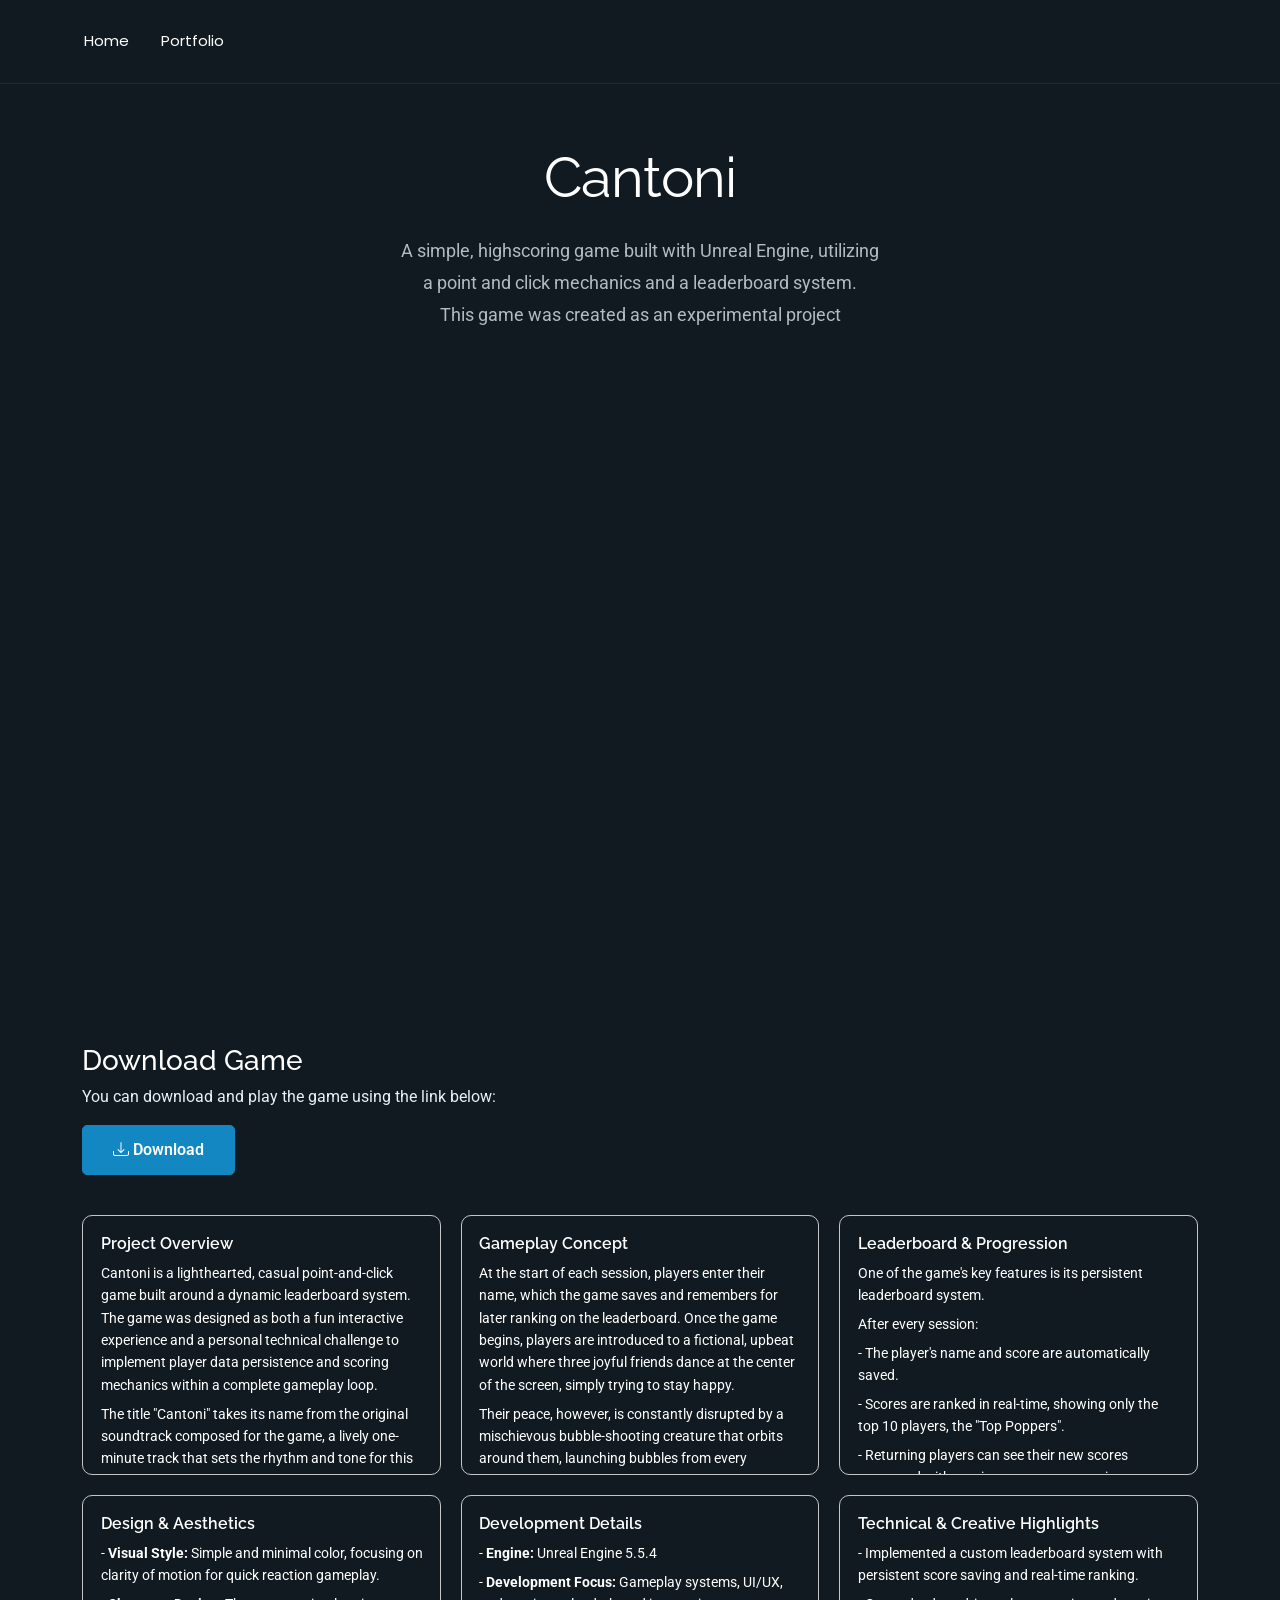
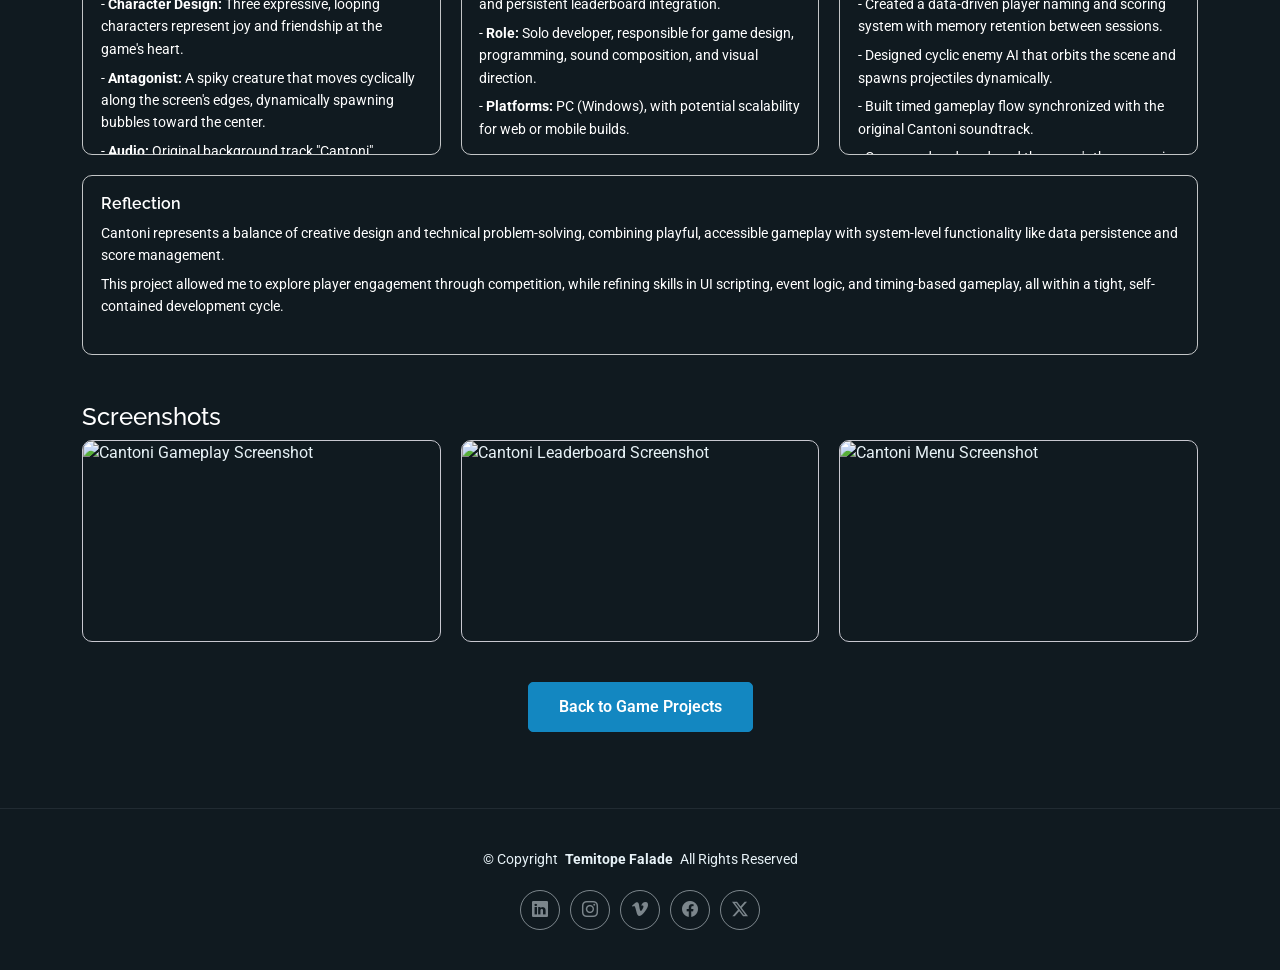
==== cantoni.html @ 46d74372 "Initial commit" ====
<!DOCTYPE html>
<html lang="en">

<head>
  <meta charset="utf-8">
  <meta content="width=device-width, initial-scale=1.0" name="viewport">
  <title>Fantasy Adventure Game - Game Project</title>

  <!-- Favicons -->
  <link href="/assets/img/favicon.png" rel="icon">
  <link href="/assets/img/apple-touch-icon.png" rel="apple-touch-icon">

  <!-- Fonts -->
  <link href="https://fonts.googleapis.com" rel="preconnect">
  <link href="https://fonts.gstatic.com" rel="preconnect" crossorigin>
  <link href="https://fonts.googleapis.com/css2?family=Roboto:ital,wght@0,100;0,300;0,400;0,500;0,700;0,900&family=Poppins:wght@300;400;500;600;700&family=Raleway:wght@300;400;500;600;700&display=swap" rel="stylesheet">

  <!-- Vendor CSS Files -->
  <link href="/assets/vendor/bootstrap/css/bootstrap.min.css" rel="stylesheet">
  <link href="/assets/vendor/bootstrap-icons/bootstrap-icons.css" rel="stylesheet">
  <link href="/assets/vendor/aos/aos.css" rel="stylesheet">
  <link href="/assets/vendor/glightbox/css/glightbox.min.css" rel="stylesheet">

  <!-- Main CSS File -->
  <link href="/css/main.css" rel="stylesheet">

  <style>
    /* ── Video ── */
    .project-video iframe {
      width: 100%;
      height: 500px;
      border-radius: 10px;
    }

    /* ── Description Grid ── */
    .description-grid {
      display: grid;
      grid-template-columns: repeat(3, 1fr);
      gap: 1.25rem;
      margin-bottom: 3rem;
    }

    @media (max-width: 991px) {
      .description-grid {
        grid-template-columns: repeat(2, 1fr);
      }
    }

    @media (max-width: 575px) {
      .description-grid {
        grid-template-columns: 1fr;
      }
    }

    .desc-card {
      height: 260px;
      border: 1px solid rgba(255, 255, 255, 0.75);
      border-radius: 10px;
      padding: 1.1rem 1rem 1rem 1.1rem;
      overflow-y: auto;
      overflow-x: hidden;
      background: transparent;
      /* custom scrollbar */
      scrollbar-width: thin;
      scrollbar-color: rgba(255,255,255,0.5) transparent;
    }

    .desc-card::-webkit-scrollbar {
      width: 6px;
    }

    .desc-card::-webkit-scrollbar-track {
      background: transparent;
    }

    .desc-card::-webkit-scrollbar-thumb {
      background-color: rgba(255,255,255,0.45);
      border-radius: 10px;
    }

    .desc-card h4 {
      font-size: 1rem;
      font-weight: 600;
      margin-bottom: 0.55rem;
      color: #ffffff;
    }

    .desc-card p {
      font-size: 0.875rem;
      line-height: 1.6;
      color: #ffffff;
      margin-bottom: 0.4rem;
    }

    /* ── Screenshot Grid ── */
    .screenshot-grid {
      display: grid;
      grid-template-columns: repeat(3, 1fr);
      gap: 1.25rem;
      margin-bottom: 0;
    }

    @media (max-width: 767px) {
      .screenshot-grid {
        grid-template-columns: repeat(2, 1fr);
      }
    }

    @media (max-width: 480px) {
      .screenshot-grid {
        grid-template-columns: 1fr;
      }
    }

    .screenshot-item {
      aspect-ratio: 16 / 9;
      overflow: hidden;
      border-radius: 10px;
      border: 1.5px solid #c8c8d0;
      cursor: pointer;
    }

    .screenshot-item img {
      width: 100%;
      height: 100%;
      object-fit: cover;
      display: block;
      transition: transform 0.3s ease;
    }

    .screenshot-item:hover img {
      transform: scale(1.06);
    }

    /* ── Lightbox Overlay ── */
    #lightbox-overlay {
      display: none;
      position: fixed;
      inset: 0;
      background: rgba(0, 0, 0, 0.72);
      z-index: 9999;
      align-items: center;
      justify-content: center;
    }

    #lightbox-overlay.active {
      display: flex;
    }

    .lightbox-frame {
      position: relative;
      max-width: 72vw;
      max-height: 80vh;
      border-radius: 12px;
      overflow: hidden;
      box-shadow: 0 12px 48px rgba(0,0,0,0.55);
      background: #000;
    }

    .lightbox-frame img {
      display: block;
      max-width: 72vw;
      max-height: 80vh;
      width: auto;
      height: auto;
      border-radius: 12px;
    }

    .lightbox-close {
      position: absolute;
      top: 10px;
      right: 12px;
      width: 32px;
      height: 32px;
      background: rgba(0,0,0,0.6);
      color: #fff;
      border: none;
      border-radius: 50%;
      font-size: 1.1rem;
      line-height: 1;
      cursor: pointer;
      display: flex;
      align-items: center;
      justify-content: center;
      transition: background 0.2s;
      z-index: 10;
    }

    .lightbox-close:hover {
      background: rgba(0,0,0,0.9);
    }

    /* ── Back button spacing ── */
    .back-btn {
      margin-top: 2.5rem;
      margin-bottom: 1rem;
    }

    /* ── Download section ── */
    .project-download {
      margin-bottom: 2.5rem;
    }
  </style>
</head>

<body class="portfolio-page">

  <header id="header" class="header d-flex align-items-center light-background sticky-top">
    <div class="container position-relative d-flex align-items-center justify-content-between">
      <nav id="navmenu" class="navmenu">
        <ul>
          <li><a href="index.html">Home</a></li>
          <li><a href="portfolio.html">Portfolio</a></li>
        </ul>
        <i class="mobile-nav-toggle d-xl-none bi bi-list"></i>
      </nav>
    </div>
  </header>

  <main class="main">

    <section id="project-details" class="portfolio section">

      <!-- Title -->
      <div class="container section-title" data-aos="fade-up">
        <h2>Cantoni</h2>
        <p>A simple, highscoring game built with Unreal Engine, utilizing a point and click mechanics and a leaderboard system.</p>
        <p>This game was created as an experimental project</p>
      </div>

      <div class="container" data-aos="fade-up" data-aos-delay="100">

        <!-- Gameplay Video -->
        <div class="ratio ratio-16x9 mb-4">
          <iframe
            src="https://player.vimeo.com/video/1128828093"
            title="Cantoni Gameplay"
            frameborder="0"
            allow="autoplay; fullscreen; picture-in-picture"
            allowfullscreen>
          </iframe>
        </div>

        <!-- Download Link -->
        <div class="project-download">
          <h3>Download Game</h3>
          <p>You can download and play the game using the link below:</p>
          <a href="https://topzone.itch.io/cantoni" target="_blank" class="btn btn-primary">
            <i class="bi bi-download"></i> Download
          </a>
        </div>

        <!-- ── Description Grid ── -->
        <div class="description-grid" data-aos="fade-up">

          <!-- Project Overview -->
          <div class="desc-card">
            <h4>Project Overview</h4>
            <p>Cantoni is a lighthearted, casual point-and-click game built around a dynamic leaderboard system. The game was designed as both a fun interactive experience and a personal technical challenge to implement player data persistence and scoring mechanics within a complete gameplay loop.</p>
            <p>The title "Cantoni" takes its name from the original soundtrack composed for the game, a lively one-minute track that sets the rhythm and tone for this cheerful, slightly chaotic world where happiness is constantly under attack.</p>
          </div>

          <!-- Gameplay Concept -->
          <div class="desc-card">
            <h4>Gameplay Concept</h4>
            <p>At the start of each session, players enter their name, which the game saves and remembers for later ranking on the leaderboard. Once the game begins, players are introduced to a fictional, upbeat world where three joyful friends dance at the center of the screen, simply trying to stay happy.</p>
            <p>Their peace, however, is constantly disrupted by a mischievous bubble-shooting creature that orbits around them, launching bubbles from every direction. The player's sole task is to click on these bubbles before they reach the friends, popping them to protect the group's happiness level.</p>
            <p>Each bubble popped earns a score, while missed ones reduce happiness. The challenge continues for the full duration of the Cantoni music track, roughly one minute of fast-paced, rhythmic gameplay. When the music ends, the game stops spawning bubbles and transitions to a results screen showing the player's final score and ranking.</p>
          </div>

          <!-- Leaderboard & Progression -->
          <div class="desc-card">
            <h4>Leaderboard &amp; Progression</h4>
            <p>One of the game's key features is its persistent leaderboard system.</p>
            <p>After every session:</p>
            <p>- The player's name and score are automatically saved.</p>
            <p>- Scores are ranked in real-time, showing only the top 10 players, the "Top Poppers".</p>
            <p>- Returning players can see their new scores compared with previous ones, encouraging replayability and friendly competition.</p>
            <p>The leaderboard implementation was the project's primary learning goal, showcasing data saving, player tracking, and score sorting logic within a self-contained Unreal Engine project.</p>
          </div>

          <!-- Design & Aesthetics -->
          <div class="desc-card">
            <h4>Design &amp; Aesthetics</h4>
            <p>- <strong>Visual Style:</strong> Simple and minimal color, focusing on clarity of motion for quick reaction gameplay.</p>
            <p>- <strong>Character Design:</strong> Three expressive, looping characters represent joy and friendship at the game's heart.</p>
            <p>- <strong>Antagonist:</strong> A spiky creature that moves cyclically along the screen's edges, dynamically spawning bubbles toward the center.</p>
            <p>- <strong>Audio:</strong> Original background track "Cantoni" composed to synchronize with gameplay pacing, giving the experience rhythm and personality.</p>
            <p>- <strong>UI:</strong> Clean interface for player input, score tracking, and leaderboard display.</p>
          </div>

          <!-- Development Details -->
          <div class="desc-card">
            <h4>Development Details</h4>
            <p>- <strong>Engine:</strong> Unreal Engine 5.5.4</p>
            <p>- <strong>Development Focus:</strong> Gameplay systems, UI/UX, and persistent leaderboard integration.</p>
            <p>- <strong>Role:</strong> Solo developer, responsible for game design, programming, sound composition, and visual direction.</p>
            <p>- <strong>Platforms:</strong> PC (Windows), with potential scalability for web or mobile builds.</p>
          </div>

          <!-- Technical & Creative Highlights -->
          <div class="desc-card">
            <h4>Technical &amp; Creative Highlights</h4>
            <p>- Implemented a custom leaderboard system with persistent score saving and real-time ranking.</p>
            <p>- Created a data-driven player naming and scoring system with memory retention between sessions.</p>
            <p>- Designed cyclic enemy AI that orbits the scene and spawns projectiles dynamically.</p>
            <p>- Built timed gameplay flow synchronized with the original Cantoni soundtrack.</p>
            <p>- Composed and produced the game's theme music, integrating it directly into gameplay rhythm and feedback.</p>
            <p>- Focused on polished UX, ensuring the leaderboard, animations, and end-state transitions feel smooth and responsive.</p>
          </div>

          <!-- Reflection — spans full width on its own row if desired, or just sits in grid -->
          <div class="desc-card" style="grid-column: 1 / -1; height: 180px;">
            <h4>Reflection</h4>
            <p>Cantoni represents a balance of creative design and technical problem-solving, combining playful, accessible gameplay with system-level functionality like data persistence and score management.</p>
            <p>This project allowed me to explore player engagement through competition, while refining skills in UI scripting, event logic, and timing-based gameplay, all within a tight, self-contained development cycle.</p>
          </div>

        </div><!-- /description-grid -->

        <!-- ── Screenshots Grid ── -->
        <div class="project-section" data-aos="fade-up">
          <h4>Screenshots</h4>
          <div class="screenshot-grid">
            <div class="screenshot-item" onclick="openLightbox(this)">
              <img src="assets/img/portfolio/Cantoni_gameplay.png" alt="Cantoni Gameplay Screenshot">
            </div>
            <div class="screenshot-item" onclick="openLightbox(this)">
              <img src="assets/img/portfolio/Cantoni_leaderboard.png" alt="Cantoni Leaderboard Screenshot">
            </div>
            <div class="screenshot-item" onclick="openLightbox(this)">
              <img src="assets/img/portfolio/Cantoni_menu.png" alt="Cantoni Menu Screenshot">
            </div>
          </div>
        </div>

        <!-- Back Button -->
        <div class="text-center back-btn" data-aos="fade-up">
          <a href="game-projects.html" class="btn btn-primary">Back to Game Projects</a>
        </div>

      </div>

    </section>

  </main>

  <!-- ── Lightbox Overlay ── -->
  <div id="lightbox-overlay" onclick="handleOverlayClick(event)">
    <div class="lightbox-frame" id="lightbox-frame">
      <button class="lightbox-close" onclick="closeLightbox()" aria-label="Close image">&times;</button>
      <img id="lightbox-img" src="" alt="">
    </div>
  </div>

  <footer id="footer" class="footer">
    <div class="container">
      <div class="copyright text-center">
        <p>© <span>Copyright</span> <strong class="px-1 sitename">Temitope Falade</strong> <span>All Rights Reserved<br></span></p>
      </div>
      <div class="social-links d-flex justify-content-center" data-aos="fade-up" data-aos-delay="600">
        <a href="https://www.linkedin.com/in/temitope-falade-578107120/" target="_blank"><i class="bi bi-linkedin"></i></a>
        <a href="https://www.instagram.com/topson_noble/" target="_blank"><i class="bi bi-instagram"></i></a>
        <a href="https://vimeo.com/topson" target="_blank"><i class="bi bi-vimeo"></i></a>
        <a href="https://www.facebook.com/iam.topson/" target="_blank"><i class="bi bi-facebook"></i></a>
        <a href="https://x.com/Topson_noble" target="_blank"><i class="bi bi-twitter-x"></i></a>
      </div>
    </div>
  </footer>

  <a href="#" id="scroll-top" class="scroll-top d-flex align-items-center justify-content-center"><i class="bi bi-arrow-up-short"></i></a>

  <!-- Vendor JS Files -->
  <script src="/assets/vendor/bootstrap/js/bootstrap.bundle.min.js"></script>
  <script src="/assets/vendor/aos/aos.js"></script>
  <script src="/assets/vendor/glightbox/js/glightbox.min.js"></script>
  <script src="/assets/js/main.js"></script>

  <script>
    function openLightbox(cardEl) {
      const src = cardEl.querySelector('img').src;
      const alt = cardEl.querySelector('img').alt;
      document.getElementById('lightbox-img').src = src;
      document.getElementById('lightbox-img').alt = alt;
      document.getElementById('lightbox-overlay').classList.add('active');
      document.body.style.overflow = 'hidden';
    }

    function closeLightbox() {
      document.getElementById('lightbox-overlay').classList.remove('active');
      document.getElementById('lightbox-img').src = '';
      document.body.style.overflow = '';
    }

    function handleOverlayClick(e) {
      // Close only if the click is directly on the dark overlay (not on the frame/image)
      if (e.target === document.getElementById('lightbox-overlay')) {
        closeLightbox();
      }
    }

    // Close on Escape key
    document.addEventListener('keydown', function(e) {
      if (e.key === 'Escape') closeLightbox();
    });
  </script>

</body>
</html>
---- css/main.css ----
/**
* Template Name: FolioOne
* Template URL: https://bootstrapmade.com/folioone-bootstrap-portfolio-website-template/
* Updated: Aug 23 2025 with Bootstrap v5.3.7
* Author: BootstrapMade.com
* License: https://bootstrapmade.com/license/
*/

/*--------------------------------------------------------------
# Font & Color Variables
# Help: https://bootstrapmade.com/color-system/
--------------------------------------------------------------*/
/* Fonts */
:root {
  --default-font: "Roboto",  system-ui, -apple-system, "Segoe UI", Roboto, "Helvetica Neue", Arial, "Noto Sans", "Liberation Sans", sans-serif, "Apple Color Emoji", "Segoe UI Emoji", "Segoe UI Symbol", "Noto Color Emoji";
  --heading-font: "Raleway",  sans-serif;
  --nav-font: "Poppins",  sans-serif;
}

/* Global Colors - The following color variables are used throughout the website. Updating them here will change the color scheme of the entire website */
:root { 
  --background-color: #101a20; /* Background color for the entire website, including individual sections */
  --default-color: #e7f2f7; /* Default color used for the majority of the text content across the entire website */
  --heading-color: #ffffff; /* Color for headings, subheadings and title throughout the website */
  --accent-color: #1387c1; /* Accent color that represents your brand on the website. It's used for buttons, links, and other elements that need to stand out */
  --surface-color: #141f26; /* The surface color is used as a background of boxed elements within sections, such as cards, icon boxes, or other elements that require a visual separation from the global background. */
  --contrast-color: #ffffff; /* Contrast color for text, ensuring readability against backgrounds of accent, heading, or default colors. */
}

/* Nav Menu Colors - The following color variables are used specifically for the navigation menu. They are separate from the global colors to allow for more customization options */
:root {
  --nav-color: #ffffff;  /* The default color of the main navmenu links */
  --nav-hover-color: #1387c1; /* Applied to main navmenu links when they are hovered over or active */
  --nav-mobile-background-color: #213642; /* Used as the background color for mobile navigation menu */
  --nav-dropdown-background-color: #051117; /* Used as the background color for dropdown items that appear when hovering over primary navigation items */
  --nav-dropdown-color: #e7f2f7; /* Used for navigation links of the dropdown items in the navigation menu. */
  --nav-dropdown-hover-color: #1387c1; /* Similar to --nav-hover-color, this color is applied to dropdown navigation links when they are hovered over. */
}

/* Color Presets - These classes override global colors when applied to any section or element, providing reuse of the sam color scheme. */

.light-background {
  --background-color: #142027;
  --surface-color: #325264;
}

.dark-background {
  --background-color: #0b1419;
  --default-color: #ffffff;
  --heading-color: #ffffff;
  --surface-color: #252525;
  --contrast-color: #ffffff;
}

/* Smooth scroll */
:root {
  scroll-behavior: smooth;
}

/*--------------------------------------------------------------
# General Styling & Shared Classes
--------------------------------------------------------------*/
body {
  color: var(--default-color);
  background-color: var(--background-color);
  font-family: var(--default-font);
}

a {
  color: var(--accent-color);
  text-decoration: none;
  transition: 0.3s;
}

a:hover {
  color: color-mix(in srgb, var(--accent-color), transparent 25%);
  text-decoration: none;
}

h1,
h2,
h3,
h4,
h5,
h6 {
  color: var(--heading-color);
  font-family: var(--heading-font);
}

/* PHP Email Form Messages
------------------------------*/
.php-email-form .error-message {
  display: none;
  background: #df1529;
  color: #ffffff;
  text-align: left;
  padding: 15px;
  margin-bottom: 24px;
  font-weight: 600;
}

.php-email-form .sent-message {
  display: none;
  color: #ffffff;
  background: #059652;
  text-align: center;
  padding: 15px;
  margin-bottom: 24px;
  font-weight: 600;
}

.php-email-form .loading {
  display: none;
  background: var(--surface-color);
  text-align: center;
  padding: 15px;
  margin-bottom: 24px;
}

.php-email-form .loading:before {
  content: "";
  display: inline-block;
  border-radius: 50%;
  width: 24px;
  height: 24px;
  margin: 0 10px -6px 0;
  border: 3px solid var(--accent-color);
  border-top-color: var(--surface-color);
  animation: php-email-form-loading 1s linear infinite;
}

@keyframes php-email-form-loading {
  0% {
    transform: rotate(0deg);
  }

  100% {
    transform: rotate(360deg);
  }
}

/*--------------------------------------------------------------
# Global Header
--------------------------------------------------------------*/
.header {
  --background-color: rgba(255, 255, 255, 0);
  color: var(--default-color);
  background-color: var(--background-color);
  padding: 15px 0;
  transition: all 0.5s;
  z-index: 997;
  border-bottom: 1px solid color-mix(in srgb, var(--default-color), transparent 92%);
}

.header .logo {
  line-height: 1;
}

.header .logo img {
  max-height: 36px;
  margin-right: 8px;
}

.header .logo h1 {
  font-size: 32px;
  margin: 0;
  font-weight: 400;
  color: var(--heading-color);
}

.header .header-social-links {
  padding-right: 15px;
}

.header .header-social-links a {
  color: color-mix(in srgb, var(--default-color), transparent 40%);
  padding-left: 6px;
  display: inline-block;
  transition: 0.3s;
  font-size: 16px;
}

.header .header-social-links a:hover {
  color: var(--default-color);
}

.header .header-social-links a i {
  line-height: 0px;
}

@media (max-width: 1200px) {
  .header .logo {
    order: 1;
  }

  .header .header-social-links {
    order: 2;
  }

  .header .navmenu {
    order: 3;
  }
}

/* Global Header on Scroll
------------------------------*/
.scrolled .header {
  --background-color: rgba(16, 26, 32, 0.9);
}

/*--------------------------------------------------------------
# Navigation Menu
--------------------------------------------------------------*/
/* Desktop Navigation */
@media (min-width: 1200px) {
  .navmenu {
    padding: 0;
  }

  .navmenu ul {
    margin: 0;
    padding: 0;
    display: flex;
    list-style: none;
    align-items: center;
  }

  .navmenu li {
    position: relative;
  }

  .navmenu>ul>li {
    white-space: nowrap;
    padding: 15px 28px 15px 0;
  }

  .navmenu>ul>li:last-child {
    padding-right: 0;
  }

  .navmenu a,
  .navmenu a:focus {
    color: var(--nav-color);
    font-size: 15px;
    padding: 0 2px;
    font-family: var(--nav-font);
    font-weight: 400;
    display: flex;
    align-items: center;
    justify-content: space-between;
    white-space: nowrap;
    transition: 0.3s;
    position: relative;
  }

  .navmenu a i,
  .navmenu a:focus i {
    font-size: 12px;
    line-height: 0;
    margin-left: 5px;
    transition: 0.3s;
  }

  .navmenu>ul>li>a:before {
    content: "";
    position: absolute;
    height: 2px;
    bottom: -6px;
    left: 0;
    background-color: var(--nav-hover-color);
    visibility: hidden;
    width: 0px;
    transition: all 0.3s ease-in-out 0s;
  }

  .navmenu a:hover:before,
  .navmenu li:hover>a:before,
  .navmenu .active:before {
    visibility: visible;
    width: 25px;
  }

  .navmenu li:hover>a,
  .navmenu .active,
  .navmenu .active:focus {
    color: var(--nav-hover-color);
  }

  .navmenu .dropdown ul {
    margin: 0;
    padding: 10px 0;
    background: var(--nav-dropdown-background-color);
    display: block;
    position: absolute;
    visibility: hidden;
    left: -5px;
    top: 130%;
    opacity: 0;
    transition: 0.3s;
    border-radius: 4px;
    z-index: 99;
    box-shadow: 0px 0px 30px rgba(0, 0, 0, 0.1);
  }

  .navmenu .dropdown ul li {
    min-width: 200px;
  }

  .navmenu .dropdown ul a {
    padding: 10px 20px;
    font-size: 15px;
    text-transform: none;
    color: var(--nav-dropdown-color);
  }

  .navmenu .dropdown ul a i {
    font-size: 12px;
  }

  .navmenu .dropdown ul a:hover,
  .navmenu .dropdown ul .active:hover,
  .navmenu .dropdown ul li:hover>a {
    color: var(--nav-dropdown-hover-color);
  }

  .navmenu .dropdown:hover>ul {
    opacity: 1;
    top: 100%;
    visibility: visible;
  }

  .navmenu .dropdown .dropdown ul {
    top: 0;
    left: -90%;
    visibility: hidden;
  }

  .navmenu .dropdown .dropdown:hover>ul {
    opacity: 1;
    top: 0;
    left: -100%;
    visibility: visible;
  }
}

/* Mobile Navigation */
@media (max-width: 1199px) {
  .mobile-nav-toggle {
    color: var(--nav-color);
    font-size: 28px;
    line-height: 0;
    margin-right: 10px;
    cursor: pointer;
    transition: color 0.3s;
  }

  .navmenu {
    padding: 0;
    z-index: 9997;
  }

  .navmenu ul {
    display: none;
    list-style: none;
    position: absolute;
    inset: 60px 20px 20px 20px;
    padding: 10px 0;
    margin: 0;
    border-radius: 6px;
    background-color: var(--nav-mobile-background-color);
    border: 1px solid color-mix(in srgb, var(--default-color), transparent 90%);
    box-shadow: none;
    overflow-y: auto;
    transition: 0.3s;
    z-index: 9998;
  }

  .navmenu a,
  .navmenu a:focus {
    color: var(--nav-dropdown-color);
    padding: 10px 20px;
    font-family: var(--nav-font);
    font-size: 17px;
    font-weight: 500;
    display: flex;
    align-items: center;
    justify-content: space-between;
    white-space: nowrap;
    transition: 0.3s;
  }

  .navmenu a i,
  .navmenu a:focus i {
    font-size: 12px;
    line-height: 0;
    margin-left: 5px;
    width: 30px;
    height: 30px;
    display: flex;
    align-items: center;
    justify-content: center;
    border-radius: 50%;
    transition: 0.3s;
    background-color: color-mix(in srgb, var(--accent-color), transparent 90%);
  }

  .navmenu a i:hover,
  .navmenu a:focus i:hover {
    background-color: var(--accent-color);
    color: var(--contrast-color);
  }

  .navmenu a:hover,
  .navmenu .active,
  .navmenu .active:focus {
    color: var(--nav-dropdown-hover-color);
  }

  .navmenu .active i,
  .navmenu .active:focus i {
    background-color: var(--accent-color);
    color: var(--contrast-color);
    transform: rotate(180deg);
  }

  .navmenu .dropdown ul {
    position: static;
    display: none;
    z-index: 99;
    padding: 10px 0;
    margin: 10px 20px;
    background-color: var(--nav-dropdown-background-color);
    transition: all 0.5s ease-in-out;
  }

  .navmenu .dropdown ul ul {
    background-color: rgba(33, 37, 41, 0.1);
  }

  .navmenu .dropdown>.dropdown-active {
    display: block;
    background-color: rgba(33, 37, 41, 0.03);
  }

  .mobile-nav-active {
    overflow: hidden;
  }

  .mobile-nav-active .mobile-nav-toggle {
    color: #fff;
    position: absolute;
    font-size: 32px;
    top: 15px;
    right: 15px;
    margin-right: 0;
    z-index: 9999;
  }

  .mobile-nav-active .navmenu {
    position: fixed;
    overflow: hidden;
    inset: 0;
    background: rgba(33, 37, 41, 0.8);
    transition: 0.3s;
  }

  .mobile-nav-active .navmenu>ul {
    display: block;
  }
}

/*--------------------------------------------------------------
# Global Footer
--------------------------------------------------------------*/
.footer {
  color: var(--default-color);
  background-color: var(--background-color);
  font-size: 14px;
  padding: 40px 0;
  position: relative;
  border-top: 1px solid color-mix(in srgb, var(--default-color), transparent 92%);
}

.footer .copyright p {
  margin-bottom: 0;
}

.footer .social-links {
  margin-top: 20px;
}

.footer .social-links a {
  display: flex;
  align-items: center;
  justify-content: center;
  width: 40px;
  height: 40px;
  border-radius: 50%;
  border: 1px solid color-mix(in srgb, var(--default-color), transparent 50%);
  font-size: 16px;
  color: color-mix(in srgb, var(--default-color), transparent 50%);
  margin: 0 5px;
  transition: 0.3s;
}

.footer .social-links a:hover {
  color: var(--accent-color);
  border-color: var(--accent-color);
}

.footer .credits {
  margin-top: 10px;
  font-size: 13px;
  text-align: center;
}

/*--------------------------------------------------------------
# Preloader
--------------------------------------------------------------*/
#preloader {
  position: fixed;
  inset: 0;
  z-index: 9999;
  overflow: hidden;
  background-color: var(--background-color);
  transition: all 0.6s ease-out;
  width: 100%;
  height: 100vh;
}

#preloader:before,
#preloader:after {
  content: "";
  position: absolute;
  border: 4px solid var(--accent-color);
  border-radius: 50%;
  animation: animate-preloader 2s cubic-bezier(0, 0.2, 0.8, 1) infinite;
}

#preloader:after {
  animation-delay: -0.5s;
}

@keyframes animate-preloader {
  0% {
    width: 10px;
    height: 10px;
    top: calc(50% - 5px);
    left: calc(50% - 5px);
    opacity: 1;
  }

  100% {
    width: 72px;
    height: 72px;
    top: calc(50% - 36px);
    left: calc(50% - 36px);
    opacity: 0;
  }
}

/*--------------------------------------------------------------
# Scroll Top Button
--------------------------------------------------------------*/
.scroll-top {
  position: fixed;
  visibility: hidden;
  opacity: 0;
  right: 15px;
  bottom: -15px;
  z-index: 99999;
  background-color: var(--accent-color);
  width: 44px;
  height: 44px;
  border-radius: 50px;
  transition: all 0.4s;
}

.scroll-top i {
  font-size: 24px;
  color: var(--contrast-color);
  line-height: 0;
}

.scroll-top:hover {
  background-color: color-mix(in srgb, var(--accent-color), transparent 20%);
  color: var(--contrast-color);
}

.scroll-top.active {
  visibility: visible;
  opacity: 1;
  bottom: 15px;
}

/*--------------------------------------------------------------
# Disable aos animation delay on mobile devices
--------------------------------------------------------------*/
@media screen and (max-width: 768px) {
  [data-aos-delay] {
    transition-delay: 0 !important;
  }
}

/*--------------------------------------------------------------
# Global Page Titles & Breadcrumbs
--------------------------------------------------------------*/
.page-title {
  color: var(--default-color);
  background-color: var(--background-color);
  position: relative;
}

.page-title .heading {
  padding: 80px 0;
  border-top: 1px solid color-mix(in srgb, var(--default-color), transparent 90%);
}

.page-title .heading h1 {
  font-size: 38px;
  font-weight: 700;
}

.page-title nav {
  background-color: color-mix(in srgb, var(--default-color), transparent 96%);
  padding: 20px 0;
}

.page-title nav ol {
  display: flex;
  flex-wrap: wrap;
  list-style: none;
  padding: 0;
  margin: 0;
  font-size: 16px;
  font-weight: 400;
}

.page-title nav ol li+li {
  padding-left: 10px;
}

.page-title nav ol li+li::before {
  content: "/";
  display: inline-block;
  padding-right: 10px;
  color: color-mix(in srgb, var(--default-color), transparent 70%);
}

/*--------------------------------------------------------------
# Global Sections
--------------------------------------------------------------*/
section,
.section {
  color: var(--default-color);
  background-color: var(--background-color);
  padding: 60px 0;
  scroll-margin-top: 100px;
  overflow: clip;
}

@media (max-width: 1199px) {

  section,
  .section {
    scroll-margin-top: 66px;
  }
}

/*--------------------------------------------------------------
# Global Section Titles
--------------------------------------------------------------*/
.section-title {
  text-align: center;
  padding-bottom: 60px;
  position: relative;
}

.section-title h2 {
  font-size: 3.5rem;
  font-weight: 400;
  line-height: 1.2;
  color: var(--heading-color);
  margin-bottom: 1.5rem;
  letter-spacing: -1px;
}

@media (max-width: 768px) {
  .section-title h2 {
    font-size: 2.5rem;
  }
}

.section-title p {
  font-size: 1.125rem;
  line-height: 1.8;
  color: color-mix(in srgb, var(--default-color), transparent 25%);
  max-width: 900px;
  margin: 0 auto;
  text-wrap: balance;
}

/*--------------------------------------------------------------
# Hero Section
--------------------------------------------------------------*/
.hero {
  padding: 80px 0;
  min-height: 100vh;
  display: flex;
  align-items: center;
}

.hero .hero-content h1 {
  font-size: 3.5rem;
  font-weight: 700;
  margin-bottom: 1rem;
  line-height: 1.2;
}

.hero .hero-content h1 .highlight {
  color: var(--accent-color);
  position: relative;
}

.hero .hero-content h1 .highlight::after {
  content: "";
  position: absolute;
  bottom: 0;
  left: 0;
  width: 100%;
  height: 3px;
  background: linear-gradient(90deg, var(--accent-color), color-mix(in srgb, var(--accent-color), transparent 50%));
  border-radius: 2px;
}

@media (max-width: 768px) {
  .hero .hero-content h1 {
    font-size: 2.5rem;
  }
}

.hero .hero-content h2 {
  font-size: 1.5rem;
  font-weight: 400;
  margin-bottom: 2rem;
  color: color-mix(in srgb, var(--default-color), transparent 20%);
}

.hero .hero-content h2 .typed {
  color: var(--accent-color);
  font-weight: 600;
}

@media (max-width: 768px) {
  .hero .hero-content h2 {
    font-size: 1.25rem;
  }
}

.hero .hero-content p {
  font-size: 1.1rem;
  line-height: 1.6;
  margin-bottom: 2.5rem;
  color: color-mix(in srgb, var(--default-color), transparent 30%);
}

.hero .hero-actions {
  display: flex;
  gap: 1rem;
  margin-bottom: 3rem;
}

.hero .hero-actions .btn {
  padding: 12px 30px;
  border-radius: 50px;
  font-weight: 600;
  text-decoration: none;
  transition: all 0.3s ease;
  border: 2px solid;
}

.hero .hero-actions .btn.btn-primary {
  background: var(--accent-color);
  color: var(--contrast-color);
  border-color: var(--accent-color);
}

.hero .hero-actions .btn.btn-primary:hover {
  background: color-mix(in srgb, var(--accent-color), black 15%);
  border-color: color-mix(in srgb, var(--accent-color), black 15%);
  transform: translateY(-2px);
}

.hero .hero-actions .btn.btn-outline {
  background: transparent;
  color: var(--accent-color);
  border-color: var(--accent-color);
}

.hero .hero-actions .btn.btn-outline:hover {
  transform: translateY(-2px);
}

@media (max-width: 576px) {
  .hero .hero-actions {
    flex-direction: column;
  }

  .hero .hero-actions .btn {
    text-align: center;
  }
}

.hero .social-links {
  display: flex;
  gap: 1rem;
}

.hero .social-links a {
  width: 45px;
  height: 45px;
  background: var(--surface-color);
  border-radius: 50%;
  display: flex;
  align-items: center;
  justify-content: center;
  color: var(--default-color);
  font-size: 1.2rem;
  transition: all 0.3s ease;
}

.hero .social-links a:hover {
  background: var(--accent-color);
  color: var(--contrast-color);
  transform: translateY(-3px);
  box-shadow: 0 8px 25px color-mix(in srgb, var(--accent-color), transparent 70%);
}

.hero .hero-image {
  position: relative;
}

.hero .hero-image .image-wrapper {
  position: relative;
  max-width: 450px;
  margin: 0 auto;
}

.hero .hero-image .image-wrapper img {
  border-radius: 20px;
  box-shadow: 0 5px 15px color-mix(in srgb, var(--default-color), transparent 95%);
  transition: transform 0.3s ease;
}

.hero .hero-image .image-wrapper img:hover {
  transform: scale(1.02);
}

.hero .hero-image .floating-elements {
  position: absolute;
  top: 0;
  left: 0;
  right: 0;
  bottom: 0;
  pointer-events: none;
}

.hero .hero-image .floating-elements .floating-card {
  position: absolute;
  background: var(--surface-color);
  padding: 15px 20px;
  border-radius: 15px;
  box-shadow: 0 10px 30px color-mix(in srgb, var(--default-color), transparent 90%);
  display: flex;
  align-items: center;
  gap: 10px;
  font-weight: 600;
  animation: float 3s ease-in-out infinite;
}

.hero .hero-image .floating-elements .floating-card i {
  font-size: 1.5rem;
  color: var(--accent-color);
}

.hero .hero-image .floating-elements .floating-card.design {
  top: 10%;
  right: -10%;
  animation-delay: 0s;
}

.hero .hero-image .floating-elements .floating-card.code {
  bottom: 30%;
  left: -15%;
  animation-delay: 1s;
}

.hero .hero-image .floating-elements .floating-card.creativity {
  top: 60%;
  right: -5%;
  animation-delay: 2s;
}

@media (max-width: 992px) {
  .hero .hero-image .floating-elements .floating-card {
    display: none;
  }
}

@keyframes float {

  0%,
  100% {
    transform: translateY(0px);
  }

  50% {
    transform: translateY(-10px);
  }
}

@media (max-width: 992px) {
  .hero .hero-content {
    text-align: center;
    margin-bottom: 3rem;
  }
}

/*--------------------------------------------------------------
# About Section
--------------------------------------------------------------*/
.about .intro-content .eyebrow {
  display: inline-block;
  letter-spacing: 0.12em;
  text-transform: uppercase;
  font-size: 12px;
  color: color-mix(in srgb, var(--default-color), transparent 40%);
  margin-bottom: 16px;
}

.about .intro-content .headline {
  font-family: var(--heading-font);
  font-weight: 300;
  line-height: 1.2;
  font-size: clamp(28px, 4vw, 44px);
  margin: 0 0 24px 0;
}

.about .intro-content .lead {
  font-size: 18px;
  line-height: 1.8;
  color: color-mix(in srgb, var(--default-color), transparent 10%);
  margin-bottom: 24px;
}

.about .intro-content p {
  line-height: 1.8;
  margin-bottom: 24px;
  color: color-mix(in srgb, var(--default-color), transparent 5%);
}

.about .intro-content .cta-group {
  display: flex;
  gap: 24px;
  align-items: center;
  margin-top: 24px;
}

.about .intro-content .cta-group .btn-ghost {
  display: inline-flex;
  align-items: center;
  gap: 8px;
  padding: 12px 18px;
  border-radius: 6px;
  color: var(--accent-color);
  background: color-mix(in srgb, var(--accent-color), transparent 92%);
  border: 1px solid color-mix(in srgb, var(--accent-color), transparent 70%);
  transition: 0.3s ease-in-out;
}

.about .intro-content .cta-group .btn-ghost:hover,
.about .intro-content .cta-group .btn-ghost:focus {
  color: var(--contrast-color);
  background: var(--accent-color);
  border-color: var(--accent-color);
  outline: none;
  box-shadow: 0 0 0 3px color-mix(in srgb, var(--accent-color), transparent 70%);
}

.about .intro-content .cta-group .link-underline {
  display: inline-flex;
  align-items: center;
  gap: 8px;
  position: relative;
  color: var(--accent-color);
  padding-bottom: 4px;
  transition: 0.3s ease-in-out;
}

.about .intro-content .cta-group .link-underline::after {
  content: "";
  position: absolute;
  left: 0;
  right: 0;
  bottom: 0;
  height: 1px;
  background: color-mix(in srgb, var(--accent-color), transparent 40%);
  transform: scaleX(0.4);
  transform-origin: left;
  transition: 0.3s ease-in-out;
}

.about .intro-content .cta-group .link-underline:hover,
.about .intro-content .cta-group .link-underline:focus {
  color: color-mix(in srgb, var(--accent-color), transparent 10%);
  outline: none;
}

.about .intro-content .cta-group .link-underline:hover::after,
.about .intro-content .cta-group .link-underline:focus::after {
  transform: scaleX(1);
}

.about .profile-figure {
  margin: 0;
}

.about .profile-figure .profile-photo {
  width: 88%;
  max-width: 440px;
  border-radius: 18px;
  box-shadow: 0 10px 30px color-mix(in srgb, var(--default-color), transparent 92%);
  transform: translateY(0);
  transition: transform 0.3s ease-in-out;
}

.about .profile-figure .profile-caption {
  margin-top: 24px;
  display: flex;
  align-items: center;
  justify-content: center;
}

.about .profile-figure .profile-caption .meta {
  font-size: 14px;
  color: color-mix(in srgb, var(--default-color), transparent 20%);
}

.about .profile-figure .profile-caption .meta .funfact {
  font-size: 13px;
  margin-top: 4px;
  color: color-mix(in srgb, var(--default-color), transparent 35%);
}

.about .profile-figure:hover .profile-photo {
  transform: translateY(-4px);
}

.about .skill-item {
  padding: 24px;
  border-radius: 6px;
  transition: 0.3s ease-in-out;
  background: color-mix(in srgb, var(--surface-color), var(--accent-color) 2%);
  border: 1px solid color-mix(in srgb, var(--default-color), transparent 88%);
  height: 100%;
}

.about .skill-item i {
  font-size: 24px;
  color: var(--accent-color);
  margin-bottom: 16px;
  display: inline-block;
}

.about .skill-item h3 {
  font-size: 16px;
  margin-bottom: 6px;
  font-weight: 500;
}

.about .skill-item p {
  margin: 0;
  font-size: 14px;
  color: color-mix(in srgb, var(--default-color), transparent 25%);
}

.about .skill-item:hover {
  transform: translateY(-3px);
  border-color: color-mix(in srgb, var(--accent-color), transparent 60%);
  box-shadow: 0 10px 30px color-mix(in srgb, var(--default-color), transparent 92%);
}

.about .timeline-item {
  position: relative;
  padding-left: 26px;
}

.about .timeline-item time {
  display: inline-block;
  font-size: 12px;
  letter-spacing: 0.08em;
  text-transform: uppercase;
  color: color-mix(in srgb, var(--default-color), transparent 45%);
  margin-bottom: 6px;
}

.about .timeline-item h4 {
  font-size: 18px;
  font-weight: 400;
  margin: 0 0 6px;
}

.about .timeline-item p {
  font-size: 14px;
  color: color-mix(in srgb, var(--default-color), transparent 25%);
  margin: 0;
}

.about .timeline-item .dot {
  position: absolute;
  left: 0;
  top: 4px;
  width: 10px;
  height: 10px;
  border-radius: 50%;
  background: var(--accent-color);
  box-shadow: 0 0 0 6px color-mix(in srgb, var(--accent-color), transparent 80%);
}

.about .personal-quote {
  padding: 24px 0;
}

.about .personal-quote p {
  font-family: var(--heading-font);
  font-weight: 300;
  font-size: clamp(20px, 3vw, 28px);
  line-height: 1.5;
  color: color-mix(in srgb, var(--default-color), transparent 5%);
  margin: 0 auto;
  max-width: 800px;
}

.about .fact-pill {
  display: flex;
  align-items: center;
  justify-content: center;
  gap: 10px;
  padding: 10px 14px;
  border-radius: 999px;
  border: 1px solid color-mix(in srgb, var(--default-color), transparent 85%);
  background: var(--surface-color);
  color: color-mix(in srgb, var(--default-color), transparent 10%);
  transition: 0.3s ease-in-out;
}

.about .fact-pill i {
  color: var(--accent-color);
}

.about .fact-pill span {
  font-size: 14px;
}

.about .fact-pill:hover {
  transform: translateY(-2px);
  border-color: color-mix(in srgb, var(--accent-color), transparent 60%);
  box-shadow: 0 10px 30px color-mix(in srgb, var(--default-color), transparent 92%);
}

.about .fact-pill:focus-within {
  box-shadow: 0 0 0 3px color-mix(in srgb, var(--accent-color), transparent 70%);
}

@media (max-width: 992px) {
  .about .profile-figure {
    text-align: center !important;
  }

  .about .profile-figure .profile-photo {
    width: 72%;
  }

  .about .intro-content .cta-group {
    flex-wrap: wrap;
  }
}

@media (max-width: 576px) {
  .about .profile-figure .profile-photo {
    width: 100%;
  }
}

/*--------------------------------------------------------------
# Skills Section
--------------------------------------------------------------*/
.skills .skill-box {
  background-color: var(--surface-color);
  padding: 2rem;
  border-radius: 8px;
  box-shadow: 0 0 20px rgba(0, 0, 0, 0.05);
}

.skills .skill-box h3 {
  font-size: 1.2rem;
  margin-bottom: 1rem;
  font-weight: 600;
}

.skills .skill-box p {
  font-size: 0.9rem;
  margin-bottom: 0.8rem;
  opacity: 0.6;
}

.skills .skill-box .progress {
  background-color: color-mix(in srgb, var(--accent-color), transparent 85%);
  border-radius: 50px;
  height: 8px;
  margin-top: 5px;
  overflow: hidden;
}

.skills .skill-box .progress .progress-bar {
  background-color: var(--accent-color);
  height: 100%;
  position: relative;
  border-radius: 50px;
  transition: 0.9s;
  width: 1px;
}

/*--------------------------------------------------------------
# Stats Section
--------------------------------------------------------------*/
.stats .avatars {
  position: relative;
}

.stats .avatars img {
  width: 60px;
  height: 60px;
  border: 3px solid var(--accent-color);
  margin-right: -15px;
  transition: transform 0.3s ease;
}

.stats .avatars img:hover {
  transform: translateY(-5px);
  z-index: 2;
}

.stats .counters h2 {
  color: var(--heading-color);
  font-size: 48px;
  font-weight: 700;
  margin-bottom: 10px;
}

.stats .counters h2 span {
  display: inline-block;
}

.stats .counters p {
  color: var(--default-color);
  font-size: 18px;
  margin: 0;
  opacity: 0.9;
}

@media (max-width: 991px) {
  .stats .row {
    text-align: center;
  }

  .stats .avatars {
    justify-content: center;
    margin-bottom: 40px;
  }

  .stats .counters h2 {
    font-size: 36px;
  }

  .stats .counters p {
    font-size: 16px;
  }

  .stats .counters .col-md-4 {
    margin-bottom: 30px;
  }

  .stats .counters .col-md-4:last-child {
    margin-bottom: 0;
  }
}

@media (max-width: 576px) {
  .stats {
    padding: 60px 0;
  }

  .stats .avatars {
    flex-wrap: wrap;
    justify-content: center;
  }

  .stats .avatars img {
    margin: 0 -8px;
  }
}

/*--------------------------------------------------------------
# Testimonials Section
--------------------------------------------------------------*/
.testimonials .testimonials-carousel,
.testimonials .testimonials-slider {
  overflow: hidden;
}

.testimonials .testimonial-item .testimonial-content {
  border-left: 3px solid var(--accent-color);
  padding-left: 30px;
}

.testimonials .testimonial-item .testimonial-img {
  border-radius: 50%;
  border: 4px solid var(--background-color);
  margin: 0 auto;
}

.testimonials .testimonial-item h3 {
  font-size: 20px;
  font-weight: bold;
  margin: 10px 0 5px 0;
}

.testimonials .testimonial-item h4 {
  font-size: 14px;
  color: color-mix(in srgb, var(--default-color), transparent 40%);
  margin: 0 0 10px 0;
}

.testimonials .testimonial-item .stars i {
  color: #ffc107;
  margin: 0 1px;
}

.testimonials .testimonial-item .quote-icon-left,
.testimonials .testimonial-item .quote-icon-right {
  color: color-mix(in srgb, var(--accent-color), transparent 50%);
  font-size: 26px;
  line-height: 0;
}

.testimonials .testimonial-item .quote-icon-left {
  display: inline-block;
  left: -5px;
  position: relative;
}

.testimonials .testimonial-item .quote-icon-right {
  display: inline-block;
  right: -5px;
  position: relative;
  top: 10px;
  transform: scale(-1, -1);
}

.testimonials .testimonial-item p {
  font-style: italic;
}

.testimonials .swiper-wrapper {
  height: auto;
}

.testimonials .swiper-pagination {
  margin-top: 30px;
  position: relative;
}

.testimonials .swiper-pagination .swiper-pagination-bullet {
  width: 12px;
  height: 12px;
  background-color: color-mix(in srgb, var(--default-color), transparent 85%);
  opacity: 1;
}

.testimonials .swiper-pagination .swiper-pagination-bullet-active {
  background-color: var(--accent-color);
}

/*--------------------------------------------------------------
# Resume Section
--------------------------------------------------------------*/
.resume .resume-item {
  margin-bottom: 3rem;
}

.resume .resume-item .resume-title {
  font-size: 1.75rem;
  font-weight: 700;
  margin-bottom: 1.5rem;
  padding-bottom: 1.5rem;
  position: relative;
  color: var(--heading-color);
}

.resume .resume-item .resume-title::after {
  content: "";
  position: absolute;
  display: block;
  width: 50px;
  height: 3px;
  background: var(--accent-color);
  bottom: 0;
  left: 0;
}

.resume .resume-item .resume-content {
  padding-left: 1.25rem;
  border-left: 2px solid color-mix(in srgb, var(--accent-color), transparent 85%);
}

.resume .resume-item article {
  position: relative;
  margin-bottom: 2.5rem;
}

.resume .resume-item article::before {
  content: "";
  position: absolute;
  width: 16px;
  height: 16px;
  border-radius: 50%;
  left: -1.8rem;
  top: 0.25rem;
  background: var(--background-color);
  border: 2px solid var(--accent-color);
}

.resume .resume-item article h4 {
  font-size: 1.25rem;
  font-weight: 600;
  margin-bottom: 0.5rem;
  color: var(--heading-color);
}

.resume .resume-item article h5 {
  font-size: 1rem;
  background: color-mix(in srgb, var(--accent-color), transparent 92%);
  padding: 0.375rem 0.75rem;
  display: inline-block;
  font-weight: 600;
  margin: 0.5rem 0;
  color: var(--accent-color);
  border-radius: 4px;
}

.resume .resume-item article .institution,
.resume .resume-item article .company {
  font-size: 1rem;
  margin-bottom: 1rem;
  color: color-mix(in srgb, var(--default-color), transparent 25%);
}

.resume .resume-item article p {
  margin-bottom: 1rem;
}

.resume .resume-item article ul {
  padding-left: 1.25rem;
  margin-bottom: 0;
}

.resume .resume-item article ul li {
  padding-bottom: 0.75rem;
  position: relative;
}

.resume .resume-item article ul li:last-child {
  padding-bottom: 0;
}

.resume .skill-item {
  margin-bottom: 2rem;
}

.resume .skill-item h4 {
  font-size: 1rem;
  font-weight: 600;
  margin-bottom: 0.75rem;
  color: var(--heading-color);
}

.resume .skill-item .progress {
  height: 0.75rem;
  background-color: color-mix(in srgb, var(--accent-color), transparent 92%);
  border-radius: 1rem;
  overflow: visible;
}

.resume .skill-item .progress .progress-bar {
  background-color: var(--accent-color);
  position: relative;
  border-radius: 1rem;
  width: 0;
  transition: width 1s ease;
}

.resume .skill-item .progress .progress-bar::after {
  content: attr(aria-valuenow) "%";
  position: absolute;
  right: 0;
  top: -1.75rem;
  font-size: 0.875rem;
  font-weight: 600;
  color: var(--accent-color);
}

@media (max-width: 991.98px) {
  .resume .resume-item {
    margin-bottom: 2rem;
  }
}

@media (max-width: 767.98px) {
  .resume .resume-content {
    padding-left: 1rem !important;
  }

  .resume article::before {
    left: -2rem !important;
  }
}

/*--------------------------------------------------------------
# Services Section
--------------------------------------------------------------*/
.services .service-item {
  display: flex;
  background-color: var(--surface-color);
  border-radius: 12px;
  padding: 2rem;
  height: 100%;
  position: relative;
  overflow: hidden;
  box-shadow: 0 5px 20px rgba(0, 0, 0, 0.03);
  transition: all 0.4s ease;
}

.services .service-item::before {
  content: "";
  position: absolute;
  left: 0;
  top: 0;
  height: 100%;
  width: 4px;
  background-color: var(--accent-color);
  transform: scaleY(0);
  transform-origin: bottom;
  transition: transform 0.4s cubic-bezier(0.65, 0, 0.35, 1);
}

.services .service-item:hover {
  box-shadow: 0 10px 30px rgba(0, 0, 0, 0.08);
  transform: translateY(-5px);
}

.services .service-item:hover::before {
  transform: scaleY(1);
}

.services .service-item:hover .service-icon {
  background-color: var(--accent-color);
  color: var(--contrast-color);
  transform: rotateY(180deg);
}

.services .service-item:hover .service-icon i {
  transform: rotateY(180deg);
}

.services .service-item:hover .service-link i {
  transform: translateX(5px);
}

.services .service-icon {
  flex-shrink: 0;
  width: 70px;
  height: 70px;
  border-radius: 12px;
  background-color: color-mix(in srgb, var(--accent-color), transparent 90%);
  color: var(--accent-color);
  display: flex;
  align-items: center;
  justify-content: center;
  margin-right: 1.5rem;
  transition: all 0.5s ease;
}

.services .service-icon i {
  font-size: 2rem;
  transition: transform 0.5s ease;
}

.services .service-content {
  flex-grow: 1;
}

.services .service-content h3 {
  font-size: 1.4rem;
  margin-bottom: 1rem;
  font-weight: 700;
  color: var(--heading-color);
}

.services .service-content p {
  margin-bottom: 1.25rem;
  color: color-mix(in srgb, var(--default-color), transparent 20%);
}

.services .service-link {
  display: inline-flex;
  align-items: center;
  color: var(--accent-color);
  font-weight: 600;
  text-decoration: none;
  transition: color 0.3s ease;
}

.services .service-link span {
  margin-right: 0.5rem;
}

.services .service-link i {
  transition: transform 0.3s ease;
}

.services .service-link:hover {
  color: color-mix(in srgb, var(--accent-color), transparent 25%);
}

@media (max-width: 767.98px) {
  .services .service-item {
    padding: 1.5rem;
    margin-bottom: 1rem;
  }

  .services .service-icon {
    width: 60px;
    height: 60px;
    margin-right: 1rem;
  }

  .services .service-icon i {
    font-size: 1.5rem;
  }

  .services .service-content h3 {
    font-size: 1.2rem;
    margin-bottom: 0.75rem;
  }

  .services .service-content p {
    margin-bottom: 1rem;
    font-size: 0.95rem;
  }
}

@media (max-width: 575.98px) {
  .services .service-item {
    flex-direction: column;
    text-align: center;
  }

  .services .service-item::before {
    width: 100%;
    height: 4px;
    transform: scaleX(0);
    transform-origin: left;
  }

  .services .service-item:hover::before {
    transform: scaleX(1);
  }

  .services .service-icon {
    margin-right: 0;
    margin-bottom: 1.25rem;
  }

  .services .service-link {
    justify-content: center;
  }
}

/*--------------------------------------------------------------
# Service Details Section
--------------------------------------------------------------*/
.service-details .service-hero {
  margin-bottom: 4rem;
}

.service-details .service-hero .service-meta {
  display: flex;
  align-items: center;
  gap: 1rem;
  margin-bottom: 1.5rem;
}

.service-details .service-hero .service-meta .service-category {
  background: color-mix(in srgb, var(--accent-color), transparent 85%);
  color: var(--accent-color);
  padding: 0.5rem 1rem;
  border-radius: 20px;
  font-size: 0.85rem;
  font-weight: 500;
  letter-spacing: 0.5px;
}

.service-details .service-hero .service-meta .reading-time {
  color: color-mix(in srgb, var(--default-color), transparent 50%);
  font-size: 0.9rem;
  font-weight: 300;
}

.service-details .service-hero h1 {
  font-size: 3.5rem;
  font-weight: 300;
  line-height: 1.2;
  margin-bottom: 1.5rem;
  color: var(--heading-color);
  letter-spacing: -0.02em;
}

.service-details .service-hero .service-description {
  font-size: 1.25rem;
  line-height: 1.7;
  color: color-mix(in srgb, var(--default-color), transparent 25%);
  font-weight: 300;
  margin: 0;
}

.service-details .service-visual {
  margin-bottom: 4rem;
  overflow: hidden;
  border-radius: 4px;
}

.service-details .service-visual img {
  width: 100%;
  height: 400px;
  object-fit: cover;
  transition: transform 0.5s ease;
}

.service-details .service-visual img:hover {
  transform: scale(1.02);
}

.service-details .service-narrative {
  margin-bottom: 5rem;
}

.service-details .service-narrative h3 {
  font-size: 2rem;
  font-weight: 300;
  margin-bottom: 2rem;
  color: var(--heading-color);
  letter-spacing: -0.01em;
}

.service-details .service-narrative p {
  font-size: 1.1rem;
  line-height: 1.8;
  margin-bottom: 2rem;
  color: var(--default-color);
  font-weight: 300;
}

.service-details .benefits-grid {
  display: grid;
  grid-template-columns: repeat(auto-fit, minmax(280px, 1fr));
  gap: 2.5rem;
  margin-top: 3rem;
}

.service-details .benefits-grid .benefit-card {
  text-align: center;
  padding: 0;
}

.service-details .benefits-grid .benefit-card .benefit-icon {
  width: 60px;
  height: 60px;
  background: color-mix(in srgb, var(--accent-color), transparent 90%);
  border-radius: 50%;
  display: flex;
  align-items: center;
  justify-content: center;
  margin: 0 auto 1.5rem;
  transition: all 0.3s ease;
}

.service-details .benefits-grid .benefit-card .benefit-icon i {
  font-size: 1.5rem;
  color: var(--accent-color);
}

.service-details .benefits-grid .benefit-card:hover .benefit-icon {
  background: var(--accent-color);
  transform: translateY(-2px);
}

.service-details .benefits-grid .benefit-card:hover .benefit-icon i {
  color: var(--contrast-color);
}

.service-details .benefits-grid .benefit-card h4 {
  font-size: 1.2rem;
  font-weight: 400;
  margin-bottom: 1rem;
  color: var(--heading-color);
}

.service-details .benefits-grid .benefit-card p {
  font-size: 1rem;
  line-height: 1.6;
  color: color-mix(in srgb, var(--default-color), transparent 30%);
  margin: 0;
}

.service-details .timeline-section {
  margin-bottom: 4rem;
}

.service-details .timeline-section h3 {
  font-size: 2rem;
  font-weight: 300;
  margin-bottom: 3rem;
  color: var(--heading-color);
  letter-spacing: -0.01em;
}

.service-details .timeline-section .timeline {
  position: relative;
}

.service-details .timeline-section .timeline::before {
  content: "";
  position: absolute;
  left: 30px;
  top: 0;
  bottom: 0;
  width: 1px;
  background: color-mix(in srgb, var(--default-color), transparent 85%);
}

.service-details .timeline-section .timeline .timeline-item {
  position: relative;
  padding-left: 80px;
  margin-bottom: 3rem;
}

.service-details .timeline-section .timeline .timeline-item:last-child {
  margin-bottom: 0;
}

.service-details .timeline-section .timeline .timeline-item .timeline-marker {
  position: absolute;
  left: 0;
  top: 0;
  width: 60px;
  height: 60px;
  background: var(--surface-color);
  border: 2px solid color-mix(in srgb, var(--accent-color), transparent 70%);
  border-radius: 50%;
  display: flex;
  align-items: center;
  justify-content: center;
  z-index: 1;
}

.service-details .timeline-section .timeline .timeline-item .timeline-marker span {
  font-size: 1.2rem;
  font-weight: 500;
  color: var(--accent-color);
}

.service-details .timeline-section .timeline .timeline-item .timeline-content h4 {
  font-size: 1.3rem;
  font-weight: 400;
  margin-bottom: 0.75rem;
  color: var(--heading-color);
}

.service-details .timeline-section .timeline .timeline-item .timeline-content p {
  font-size: 1rem;
  line-height: 1.6;
  margin-bottom: 0.5rem;
  color: var(--default-color);
}

.service-details .timeline-section .timeline .timeline-item .timeline-content small {
  color: color-mix(in srgb, var(--default-color), transparent 40%);
  font-size: 0.9rem;
  font-weight: 500;
}

.service-details .service-sidebar {
  padding-left: 2rem;
}

@media (max-width: 992px) {
  .service-details .service-sidebar {
    padding-left: 0;
    margin-top: 4rem;
  }
}

.service-details .overview-card,
.service-details .success-story,
.service-details .consultation-form {
  background: var(--surface-color);
  border-radius: 8px;
  padding: 2.5rem;
  margin-bottom: 2.5rem;
  border: 1px solid color-mix(in srgb, var(--default-color), transparent 93%);
  transition: all 0.3s ease;
}

.service-details .overview-card:hover,
.service-details .success-story:hover,
.service-details .consultation-form:hover {
  border-color: color-mix(in srgb, var(--accent-color), transparent 80%);
}

.service-details .overview-card .overview-header h4 {
  font-size: 1.4rem;
  font-weight: 400;
  margin-bottom: 2rem;
  color: var(--heading-color);
}

.service-details .overview-card .overview-stats {
  display: grid;
  grid-template-columns: repeat(3, 1fr);
  gap: 1.5rem;
  margin-bottom: 2rem;
}

.service-details .overview-card .overview-stats .stat-item {
  text-align: center;
}

.service-details .overview-card .overview-stats .stat-item .stat-number {
  font-size: 2rem;
  font-weight: 300;
  color: var(--accent-color);
  line-height: 1;
  margin-bottom: 0.5rem;
}

.service-details .overview-card .overview-stats .stat-item .stat-label {
  font-size: 0.85rem;
  color: color-mix(in srgb, var(--default-color), transparent 40%);
  font-weight: 500;
  text-transform: uppercase;
  letter-spacing: 0.5px;
}

.service-details .overview-card .overview-details {
  border-top: 1px solid color-mix(in srgb, var(--default-color), transparent 90%);
  padding-top: 1.5rem;
}

.service-details .overview-card .overview-details .detail-row {
  display: flex;
  justify-content: space-between;
  align-items: center;
  margin-bottom: 1rem;
}

.service-details .overview-card .overview-details .detail-row:last-child {
  margin-bottom: 0;
}

.service-details .overview-card .overview-details .detail-row .detail-label {
  font-size: 0.95rem;
  color: color-mix(in srgb, var(--default-color), transparent 30%);
  font-weight: 400;
}

.service-details .overview-card .overview-details .detail-row .detail-value {
  font-size: 0.95rem;
  color: var(--heading-color);
  font-weight: 500;
}

.service-details .success-story .story-quote p {
  font-size: 1.1rem;
  line-height: 1.7;
  color: color-mix(in srgb, var(--default-color), transparent 20%);
  font-style: italic;
  margin-bottom: 2rem;
}

.service-details .success-story .story-author {
  display: flex;
  align-items: center;
  gap: 1rem;
  margin-bottom: 1.5rem;
}

.service-details .success-story .story-author .author-avatar {
  width: 50px;
  height: 50px;
  border-radius: 50%;
  object-fit: cover;
}

.service-details .success-story .story-author .author-details h5 {
  font-size: 1rem;
  font-weight: 500;
  margin-bottom: 0.25rem;
  color: var(--heading-color);
}

.service-details .success-story .story-author .author-details span {
  display: block;
  font-size: 0.9rem;
  color: color-mix(in srgb, var(--default-color), transparent 40%);
  margin-bottom: 0.25rem;
}

.service-details .success-story .story-author .author-details small {
  font-size: 0.8rem;
  color: color-mix(in srgb, var(--default-color), transparent 50%);
}

.service-details .success-story .story-metrics {
  display: grid;
  grid-template-columns: repeat(2, 1fr);
  gap: 1rem;
  padding-top: 1.5rem;
  border-top: 1px solid color-mix(in srgb, var(--default-color), transparent 90%);
}

.service-details .success-story .story-metrics .metric {
  text-align: center;
}

.service-details .success-story .story-metrics .metric .metric-value {
  font-size: 1.5rem;
  font-weight: 500;
  color: var(--accent-color);
  display: block;
  margin-bottom: 0.25rem;
}

.service-details .success-story .story-metrics .metric .metric-label {
  font-size: 0.8rem;
  color: color-mix(in srgb, var(--default-color), transparent 40%);
  text-transform: uppercase;
  letter-spacing: 0.5px;
}

.service-details .consultation-form .form-header {
  margin-bottom: 2rem;
}

.service-details .consultation-form .form-header h4 {
  font-size: 1.4rem;
  font-weight: 400;
  margin-bottom: 0.75rem;
  color: var(--heading-color);
}

.service-details .consultation-form .form-header p {
  font-size: 0.95rem;
  line-height: 1.6;
  color: color-mix(in srgb, var(--default-color), transparent 30%);
  margin: 0;
}

.service-details .consultation-form .form-group {
  margin-bottom: 1.5rem;
}

.service-details .consultation-form .form-input {
  width: 100%;
  padding: 1rem;
  border: 1px solid color-mix(in srgb, var(--default-color), transparent 85%);
  border-radius: 4px;
  font-size: 0.95rem;
  transition: all 0.3s ease;
  background: transparent;
}

.service-details .consultation-form .form-input:focus {
  outline: none;
  border-color: var(--accent-color);
  box-shadow: 0 0 0 3px color-mix(in srgb, var(--accent-color), transparent 90%);
}

.service-details .consultation-form input[type=text],
.service-details .consultation-form input[type=email],
.service-details .consultation-form input[type=tel],
.service-details .consultation-form select,
.service-details .consultation-form textarea {
  color: var(--default-color);
  background-color: var(--surface-color);
  font-size: 14px;
  border-color: color-mix(in srgb, var(--default-color), transparent 80%);
}

.service-details .consultation-form input[type=text]:focus,
.service-details .consultation-form input[type=email]:focus,
.service-details .consultation-form input[type=tel]:focus,
.service-details .consultation-form select:focus,
.service-details .consultation-form textarea:focus {
  border-color: var(--accent-color);
}

.service-details .consultation-form input[type=text]::placeholder,
.service-details .consultation-form input[type=email]::placeholder,
.service-details .consultation-form input[type=tel]::placeholder,
.service-details .consultation-form select::placeholder,
.service-details .consultation-form textarea::placeholder {
  color: color-mix(in srgb, var(--default-color), transparent 70%);
}

.service-details .consultation-form .btn-consultation {
  background: var(--accent-color);
  color: var(--contrast-color);
  border: none;
  padding: 1rem 2rem;
  border-radius: 4px;
  font-size: 0.95rem;
  font-weight: 500;
  width: 100%;
  display: flex;
  align-items: center;
  justify-content: center;
  gap: 0.5rem;
  transition: all 0.3s ease;
  text-transform: none;
}

.service-details .consultation-form .btn-consultation:hover {
  background: color-mix(in srgb, var(--accent-color), transparent 10%);
  transform: translateY(-1px);
}

.service-details .consultation-form .btn-consultation i {
  font-size: 0.9rem;
}

@media (max-width: 768px) {
  .service-details .service-hero h1 {
    font-size: 2.5rem;
  }

  .service-details .service-hero .service-description {
    font-size: 1.1rem;
  }

  .service-details .service-visual img {
    height: 250px;
  }

  .service-details .benefits-grid {
    grid-template-columns: 1fr;
    gap: 2rem;
  }

  .service-details .timeline-section .timeline::before {
    left: 20px;
  }

  .service-details .timeline-section .timeline .timeline-item {
    padding-left: 60px;
  }

  .service-details .timeline-section .timeline .timeline-item .timeline-marker {
    width: 40px;
    height: 40px;
  }

  .service-details .timeline-section .timeline .timeline-item .timeline-marker span {
    font-size: 1rem;
  }

  .service-details .overview-card .overview-stats {
    grid-template-columns: 1fr;
    gap: 1rem;
  }
}

/*--------------------------------------------------------------
# Portfolio Section
--------------------------------------------------------------*/
.portfolio .portfolio-filters {
  display: flex;
  justify-content: center;
  flex-wrap: wrap;
  gap: 10px;
  margin-bottom: 30px;
  padding: 0;
  list-style: none;
}

.portfolio .portfolio-filters li {
  padding: 8px 20px;
  font-size: 0.95rem;
  font-weight: 500;
  border-radius: 30px;
  cursor: pointer;
  transition: all 0.3s ease;
  background-color: color-mix(in srgb, var(--accent-color), transparent 90%);
  color: var(--accent-color);
}

.portfolio .portfolio-filters li:hover {
  background-color: color-mix(in srgb, var(--accent-color), transparent 80%);
}

.portfolio .portfolio-filters li.filter-active {
  background-color: var(--accent-color);
  color: var(--contrast-color);
}

.portfolio .portfolio-card {
  background-color: var(--surface-color);
  border-radius: 10px;
  overflow: hidden;
  box-shadow: 0 5px 15px rgba(0, 0, 0, 0.05);
  margin-bottom: 30px;
  transition: all 0.3s ease;
}

.portfolio .portfolio-card:hover {
  transform: translateY(-10px);
  box-shadow: 0 10px 30px rgba(0, 0, 0, 0.1);
}

.portfolio .portfolio-card:hover .portfolio-img .portfolio-overlay {
  opacity: 1;
}

.portfolio .portfolio-card:hover .portfolio-img img {
  transform: scale(1.1);
}

.portfolio .portfolio-card .portfolio-img {
  position: relative;
  overflow: hidden;
}

.portfolio .portfolio-card .portfolio-img img {
  width: 100%;
  height: auto;
  transition: transform 0.5s ease;
}

.portfolio .portfolio-card .portfolio-img .portfolio-overlay {
  position: absolute;
  top: 0;
  left: 0;
  width: 100%;
  height: 100%;
  background: rgba(0, 0, 0, 0.6);
  display: flex;
  align-items: center;
  justify-content: center;
  gap: 15px;
  opacity: 0;
  transition: all 0.3s ease;
}

.portfolio .portfolio-card .portfolio-img .portfolio-overlay a {
  width: 45px;
  height: 45px;
  background-color: var(--accent-color);
  color: var(--contrast-color);
  border-radius: 50%;
  display: flex;
  align-items: center;
  justify-content: center;
  font-size: 1.2rem;
  transition: all 0.3s ease;
}

.portfolio .portfolio-card .portfolio-img .portfolio-overlay a:hover {
  background-color: color-mix(in srgb, var(--accent-color), #fff 20%);
  transform: translateY(-5px);
}

.portfolio .portfolio-card .portfolio-info {
  padding: 20px;
}

.portfolio .portfolio-card .portfolio-info h4 {
  font-size: 1.2rem;
  font-weight: 700;
  margin-bottom: 5px;
  color: var(--heading-color);
}

.portfolio .portfolio-card .portfolio-info p {
  font-size: 0.9rem;
  color: var(--default-color);
  margin-bottom: 10px;
}

.portfolio .portfolio-card .portfolio-info .portfolio-tags {
  display: flex;
  flex-wrap: wrap;
  gap: 8px;
}

.portfolio .portfolio-card .portfolio-info .portfolio-tags span {
  font-size: 0.8rem;
  padding: 4px 12px;
  border-radius: 20px;
  background-color: color-mix(in srgb, var(--accent-color), transparent 90%);
  color: var(--accent-color);
}

.portfolio .btn-primary {
  background-color: var(--accent-color);
  border-color: var(--accent-color);
  color: var(--contrast-color);
  padding: 12px 30px;
  font-weight: 600;
  border-radius: 5px;
  transition: all 0.3s ease;
}

.portfolio .btn-primary:hover {
  background-color: color-mix(in srgb, var(--accent-color), #000 10%);
  border-color: color-mix(in srgb, var(--accent-color), #000 10%);
  transform: translateY(-3px);
  box-shadow: 0 5px 15px rgba(0, 0, 0, 0.1);
}

/*--------------------------------------------------------------
# Portfolio Details Section
--------------------------------------------------------------*/
.portfolio-details {
  --section-spacing: 2.5rem;
}

.portfolio-details .portfolio-details-media {
  position: relative;
}

.portfolio-details .portfolio-details-media .main-image {
  margin-bottom: 1rem;
  border-radius: 20px;
  overflow: hidden;
  box-shadow: 0 10px 30px rgba(0, 0, 0, 0.08);
}

.portfolio-details .portfolio-details-media .main-image .portfolio-details-slider {
  position: relative;
}

.portfolio-details .portfolio-details-media .main-image .portfolio-details-slider .swiper-wrapper {
  height: auto !important;
}

.portfolio-details .portfolio-details-media .main-image .portfolio-details-slider .swiper-slide img {
  aspect-ratio: 3/2;
  object-fit: cover;
  width: 100%;
}

.portfolio-details .portfolio-details-media .main-image .portfolio-details-slider .swiper-button-next,
.portfolio-details .portfolio-details-media .main-image .portfolio-details-slider .swiper-button-prev {
  background-color: var(--contrast-color);
  width: 40px;
  height: 40px;
  border-radius: 50%;
  transition: all 0.3s ease;
}

.portfolio-details .portfolio-details-media .main-image .portfolio-details-slider .swiper-button-next:after,
.portfolio-details .portfolio-details-media .main-image .portfolio-details-slider .swiper-button-prev:after {
  font-size: 16px;
  color: var(--accent-color);
  font-weight: bold;
}

.portfolio-details .portfolio-details-media .main-image .portfolio-details-slider .swiper-button-next:hover,
.portfolio-details .portfolio-details-media .main-image .portfolio-details-slider .swiper-button-prev:hover {
  background-color: var(--accent-color);
}

.portfolio-details .portfolio-details-media .main-image .portfolio-details-slider .swiper-button-next:hover:after,
.portfolio-details .portfolio-details-media .main-image .portfolio-details-slider .swiper-button-prev:hover:after {
  color: var(--contrast-color);
}

.portfolio-details .portfolio-details-media .thumbnail-grid img {
  height: 80px;
  object-fit: cover;
  border-radius: 8px;
  cursor: pointer;
  transition: all 0.3s ease;
  box-shadow: 0 4px 10px rgba(0, 0, 0, 0.05);
}

.portfolio-details .portfolio-details-media .thumbnail-grid img:hover {
  transform: translateY(-5px);
  box-shadow: 0 8px 15px rgba(0, 0, 0, 0.1);
}

.portfolio-details .portfolio-details-media .tech-stack-badges {
  display: flex;
  flex-wrap: wrap;
  gap: 10px;
  margin-top: 1.5rem;
}

.portfolio-details .portfolio-details-media .tech-stack-badges span {
  display: inline-block;
  padding: 6px 12px;
  font-size: 13px;
  font-weight: 500;
  border-radius: 20px;
  background-color: color-mix(in srgb, var(--heading-color), transparent 85%);
  color: var(--heading-color);
  transition: all 0.3s ease;
}

.portfolio-details .portfolio-details-media .tech-stack-badges span:hover {
  background-color: color-mix(in srgb, var(--heading-color), transparent 70%);
  transform: translateY(-2px);
}

.portfolio-details .portfolio-details-content {
  padding: 0 0 0 2rem;
  height: 100%;
  display: flex;
  flex-direction: column;
}

.portfolio-details .portfolio-details-content .project-meta {
  display: flex;
  flex-wrap: wrap;
  justify-content: space-between;
  margin-bottom: 1.5rem;
}

.portfolio-details .portfolio-details-content .project-meta .badge-wrapper .project-badge {
  display: inline-block;
  padding: 8px 16px;
  background-color: color-mix(in srgb, var(--accent-color), transparent 90%);
  color: var(--accent-color);
  border-radius: 30px;
  font-weight: 600;
  font-size: 14px;
}

.portfolio-details .portfolio-details-content .project-meta .date-client {
  display: flex;
  gap: 1.5rem;
}

.portfolio-details .portfolio-details-content .project-meta .date-client .meta-item {
  display: flex;
  align-items: center;
  font-size: 14px;
  color: color-mix(in srgb, var(--default-color), transparent 30%);
}

.portfolio-details .portfolio-details-content .project-meta .date-client .meta-item i {
  margin-right: 6px;
  color: var(--accent-color);
}

.portfolio-details .portfolio-details-content .project-title {
  font-size: 2.2rem;
  margin-bottom: 1rem;
  font-weight: 700;
  line-height: 1.2;
  color: var(--heading-color);
}

.portfolio-details .portfolio-details-content .project-website {
  display: flex;
  align-items: center;
  margin-bottom: 1.5rem;
}

.portfolio-details .portfolio-details-content .project-website i {
  font-size: 22px;
  color: var(--accent-color);
  margin-right: 8px;
}

.portfolio-details .portfolio-details-content .project-website a {
  font-weight: 500;
  transition: all 0.3s;
}

.portfolio-details .portfolio-details-content .project-website a:hover {
  letter-spacing: 0.5px;
}

.portfolio-details .portfolio-details-content .project-overview {
  margin-bottom: var(--section-spacing);
}

.portfolio-details .portfolio-details-content .project-overview .lead {
  font-size: 1.1rem;
  line-height: 1.7;
  color: color-mix(in srgb, var(--default-color), transparent 15%);
  margin-bottom: 1.5rem;
}

.portfolio-details .portfolio-details-content .project-overview .project-accordion .accordion-item {
  border: none;
  background: none;
  margin-bottom: 10px;
}

.portfolio-details .portfolio-details-content .project-overview .project-accordion .accordion-item .accordion-header .accordion-button {
  padding: 1rem;
  font-weight: 600;
  font-size: 1rem;
  color: var(--heading-color);
  background-color: color-mix(in srgb, var(--surface-color), transparent 70%);
  border-radius: 8px !important;
  box-shadow: none;
}

.portfolio-details .portfolio-details-content .project-overview .project-accordion .accordion-item .accordion-header .accordion-button:not(.collapsed) {
  background-color: var(--surface-color);
  color: var(--accent-color);
  border-bottom-left-radius: 0 !important;
  border-bottom-right-radius: 0 !important;
  box-shadow: 0 4px 10px rgba(0, 0, 0, 0.03);
}

.portfolio-details .portfolio-details-content .project-overview .project-accordion .accordion-item .accordion-header .accordion-button:not(.collapsed) i {
  color: var(--accent-color);
}

.portfolio-details .portfolio-details-content .project-overview .project-accordion .accordion-item .accordion-header .accordion-button::after {
  background-size: 14px;
  width: 14px;
  height: 14px;
}

.portfolio-details .portfolio-details-content .project-overview .project-accordion .accordion-item .accordion-header .accordion-button i {
  font-size: 1.1rem;
}

.portfolio-details .portfolio-details-content .project-overview .project-accordion .accordion-item .accordion-body {
  padding: 1rem;
  background-color: var(--surface-color);
  border-bottom-left-radius: 8px;
  border-bottom-right-radius: 8px;
}

.portfolio-details .portfolio-details-content .project-overview .project-accordion .accordion-item .accordion-body p {
  margin-bottom: 0;
  color: color-mix(in srgb, var(--default-color), transparent 25%);
  line-height: 1.6;
}

.portfolio-details .portfolio-details-content .project-features {
  margin-bottom: var(--section-spacing);
}

.portfolio-details .portfolio-details-content .project-features h3 {
  display: flex;
  align-items: center;
  font-size: 1.25rem;
  margin-bottom: 1.2rem;
}

.portfolio-details .portfolio-details-content .project-features h3 i {
  margin-right: 10px;
  color: var(--accent-color);
  font-size: 1.1em;
}

.portfolio-details .portfolio-details-content .project-features .feature-list {
  list-style: none;
  padding-left: 0;
}

.portfolio-details .portfolio-details-content .project-features .feature-list li {
  display: flex;
  align-items: center;
  padding: 8px 0;
  font-size: 15px;
  color: color-mix(in srgb, var(--default-color), transparent 15%);
}

.portfolio-details .portfolio-details-content .project-features .feature-list li i {
  color: var(--accent-color);
  margin-right: 10px;
  font-size: 1.1em;
}

.portfolio-details .portfolio-details-content .cta-buttons {
  display: flex;
  flex-wrap: wrap;
  gap: 1rem;
  margin-top: auto;
}

.portfolio-details .portfolio-details-content .cta-buttons .btn-view-project {
  padding: 12px 28px;
  background-color: var(--accent-color);
  color: var(--contrast-color);
  border-radius: 30px;
  font-weight: 500;
  transition: all 0.3s ease;
}

.portfolio-details .portfolio-details-content .cta-buttons .btn-view-project:hover {
  background-color: color-mix(in srgb, var(--accent-color), black 15%);
  transform: translateY(-3px);
  box-shadow: 0 8px 15px rgba(0, 0, 0, 0.1);
}

.portfolio-details .portfolio-details-content .cta-buttons .btn-next-project {
  padding: 12px 28px;
  background-color: color-mix(in srgb, var(--heading-color), transparent 90%);
  color: var(--heading-color);
  border-radius: 30px;
  font-weight: 500;
  transition: all 0.3s ease;
  display: flex;
  align-items: center;
  gap: 8px;
}

.portfolio-details .portfolio-details-content .cta-buttons .btn-next-project i {
  transition: transform 0.3s ease;
}

.portfolio-details .portfolio-details-content .cta-buttons .btn-next-project:hover {
  background-color: color-mix(in srgb, var(--heading-color), transparent 80%);
}

.portfolio-details .portfolio-details-content .cta-buttons .btn-next-project:hover i {
  transform: translateX(3px);
}

@media (max-width: 1199.98px) {
  .portfolio-details .portfolio-details-content {
    padding-left: 1rem;
  }
}

@media (max-width: 991.98px) {
  .portfolio-details .portfolio-details-content {
    padding: 2rem 0 0 0;
  }

  .portfolio-details .portfolio-details-content .cta-buttons {
    margin-top: 2rem;
  }
}

@media (max-width: 767.98px) {
  .portfolio-details .project-meta {
    flex-direction: column;
    gap: 1rem;
  }

  .portfolio-details .project-meta .date-client {
    flex-direction: column;
    gap: 0.5rem;
  }

  .portfolio-details .cta-buttons {
    flex-direction: column;
    width: 100%;
  }

  .portfolio-details .cta-buttons a {
    width: 100%;
    text-align: center;
  }
}

/*--------------------------------------------------------------
# Contact Section
--------------------------------------------------------------*/
.contact .info-box {
  background-color: var(--surface-color);
  padding: 3rem;
  border-radius: 1rem;
  height: 100%;
}

.contact .info-box h3 {
  color: var(--contrast-color);
  font-size: 2rem;
  margin-bottom: 1rem;
}

@media (max-width: 767.98px) {
  .contact .info-box h3 {
    font-size: 1.75rem;
  }
}

.contact .info-box p {
  opacity: 0.8;
  margin-bottom: 2rem;
}

.contact .info-box a {
  color: var(--contrast-color);
}

@media (max-width: 992px) {
  .contact .info-box {
    padding: 1.5rem;
  }
}

.contact .info-item {
  display: flex;
  gap: 1.5rem;
  margin-bottom: 2rem;
}

.contact .info-item:last-child {
  margin-bottom: 0;
}

.contact .info-item .icon-box {
  width: 3.5rem;
  height: 3.5rem;
  background-color: var(--surface-color);
  border-radius: 50%;
  display: flex;
  align-items: center;
  justify-content: center;
  flex-shrink: 0;
  transition: 0.3s;
}

.contact .info-item .icon-box i {
  font-size: 1.5rem;
  color: var(--contrast-color);
}

.contact .info-item:hover .icon-box {
  background-color: var(--accent-color);
}

.contact .info-item .content h4 {
  color: var(--contrast-color);
  font-size: 1.25rem;
  margin-bottom: 0.5rem;
  font-weight: 700;
}

.contact .info-item .content p {
  margin-bottom: 0.25rem;
  font-size: 0.95rem;
}

.contact .info-item .content p:last-child {
  margin-bottom: 0;
}

.contact .contact-form {
  background-color: var(--surface-color);
  padding: 3rem;
  border-radius: 1rem;
  height: 100%;
  box-shadow: 0 0 25px rgba(0, 0, 0, 0.05);
}

@media (max-width: 992px) {
  .contact .contact-form {
    padding: 1.5rem;
  }
}

.contact .contact-form h3 {
  font-size: 2rem;
  margin-bottom: 1rem;
}

@media (max-width: 768px) {
  .contact .contact-form h3 {
    font-size: 1.75rem;
  }
}

.contact .contact-form p {
  color: color-mix(in srgb, var(--default-color), transparent 25%);
  margin-bottom: 2rem;
}

.contact .contact-form .form-control,
.contact .contact-form .form-select {
  padding: 0.875rem 1.25rem;
  border-color: color-mix(in srgb, var(--default-color), transparent 90%);
  border-radius: 0.5rem;
  background-color: transparent;
  color: var(--default-color);
}

.contact .contact-form .form-control:focus,
.contact .contact-form .form-select:focus {
  box-shadow: none;
  border-color: var(--accent-color);
}

.contact .contact-form .form-control::placeholder,
.contact .contact-form .form-select::placeholder {
  color: color-mix(in srgb, var(--default-color), transparent 50%);
}

.contact .contact-form .btn {
  background-color: color-mix(in srgb, var(--surface-color), transparent 80%);
  color: var(--contrast-color);
  padding: 1rem 2rem;
  border-radius: 2rem;
  display: inline-flex;
  align-items: center;
  gap: 0.5rem;
  transition: 0.3s;
}

.contact .contact-form .btn i {
  font-size: 1.25rem;
}

.contact .contact-form .btn:hover {
  background-color: color-mix(in srgb, var(--surface-color), transparent 70%);
}

/*--------------------------------------------------------------
# Starter Section Section
--------------------------------------------------------------*/
.starter-section {
  /* Add your styles here */
}

/* ===== Portfolio Card Styling ===== */

.portfolio-card {
  border: 1px solid rgba(255,255,255,0.15);
  border-radius: 12px;
  transition: all 0.3s ease;
  background: rgba(255,255,255,0.02);
}

.portfolio-card:hover {
  transform: translateY(-5px);
  border-color: rgba(255,255,255,0.35);
}

/* Portfolio thumbnail hover animation */

.portfolio-card .portfolio-img {
  overflow: hidden;
  border-radius: 10px;
}

.portfolio-card .portfolio-img img {
  transition: transform 0.4s ease;
}

.portfolio-card:hover .portfolio-img img {
  transform: scale(1.06);
}

/* ===== Equal Card and Thumbnail Sizes ===== */

.portfolio-card {
  display: flex;
  flex-direction: column;
  height: 100%;
}

.portfolio-card .portfolio-img {
  width: 100%;
  height: 220px;
  overflow: hidden;
}

.portfolio-card .portfolio-img img {
  width: 100%;
  height: 100%;
  object-fit: cover;
}

.portfolio-card p {
  flex-grow: 1;
}

/* ===== Portfolio Card Fix & Hover Effects ===== */

.portfolio-card {
  border: 1px solid rgba(255,255,255,0.18) !important;
  border-radius: 12px;
  background: rgba(255,255,255,0.03);
  padding: 20px;
  height: 100%;
  display: flex;
  flex-direction: column;
  transition: transform 0.35s ease, border-color 0.35s ease;
}

/* card hover lift */
.portfolio-card:hover {
  transform: translateY(-6px);
  border-color: rgba(255,255,255,0.45) !important;
}

/* thumbnail container */
.portfolio-card .portfolio-img {
  width: 100%;
  height: 220px;
  overflow: hidden;
  border-radius: 10px;
}

/* thumbnail image */
.portfolio-card .portfolio-img img {
  width: 100%;
  height: 100%;
  object-fit: cover;
  transition: transform 0.45s ease;
}

/* image zoom on hover */
.portfolio-card:hover .portfolio-img img {
  transform: scale(1.08);
}

/* keeps buttons aligned at bottom */
.portfolio-card p {
  flex-grow: 1;
}






/* ===== Project Detail Cards Grid ===== */
.project-card-grid {
    display: grid;
    grid-template-columns: repeat(auto-fit, minmax(320px, 1fr));
    gap: 2rem;
    margin-top: 2rem;
}

.project-card {
    border: 2px solid #ddd;
    padding: 1.5rem;
    border-radius: 12px;
    text-align: center;
    background-color: #fff;
    box-shadow: 0 4px 12px rgba(0,0,0,0.05);
    height: 320px; /* fixed height for all cards */
    display: flex;
    flex-direction: column;
}

.project-card h4 {
    font-weight: 700;
    margin-bottom: 0.8rem;
}

.scrollable-card {
    overflow-y: auto;
    text-align: center;
    font-size: 0.95rem;
}

/* Scrollbar style */
.scrollable-card::-webkit-scrollbar {
    width: 8px;
}

.scrollable-card::-webkit-scrollbar-thumb {
    background-color: rgba(0,0,0,0.2);
    border-radius: 4px;
}

/* ===== Project Images Grid & Lightbox ===== */
.project-images {
    display: grid;
    grid-template-columns: repeat(auto-fit, minmax(250px, 1fr));
    gap: 1rem;
    margin-top: 2rem;
    margin-bottom: 3rem;
}

.project-images img {
    border-radius: 10px;
    cursor: pointer;
    transition: transform 0.3s, box-shadow 0.3s;
}

.project-images img:hover {
    transform: scale(1.05);
    box-shadow: 0 8px 20px rgba(0,0,0,0.15);
}

/* Lightbox modal */
.modal-overlay {
    position: fixed;
    top: 0;
    left: 0;
    width: 100%;
    height: 100%;
    background: rgba(0,0,0,0.75);
    display: none;
    align-items: center;
    justify-content: center;
    z-index: 9999;
}

.modal-content {
    position: relative;
    max-width: 90%;
    max-height: 90%;
}

.modal-content img {
    width: 100%;
    height: auto;
    border-radius: 10px;
}

.modal-close {
    position: absolute;
    top: -10px;
    right: -10px;
    background: #fff;
    border-radius: 50%;
    width: 30px;
    height: 30px;
    text-align: center;
    line-height: 30px;
    font-weight: bold;
    cursor: pointer;
    box-shadow: 0 2px 10px rgba(0,0,0,0.3);
}

/* Optional: back button spacing */
.back-btn {
    margin-top: 3rem;
}
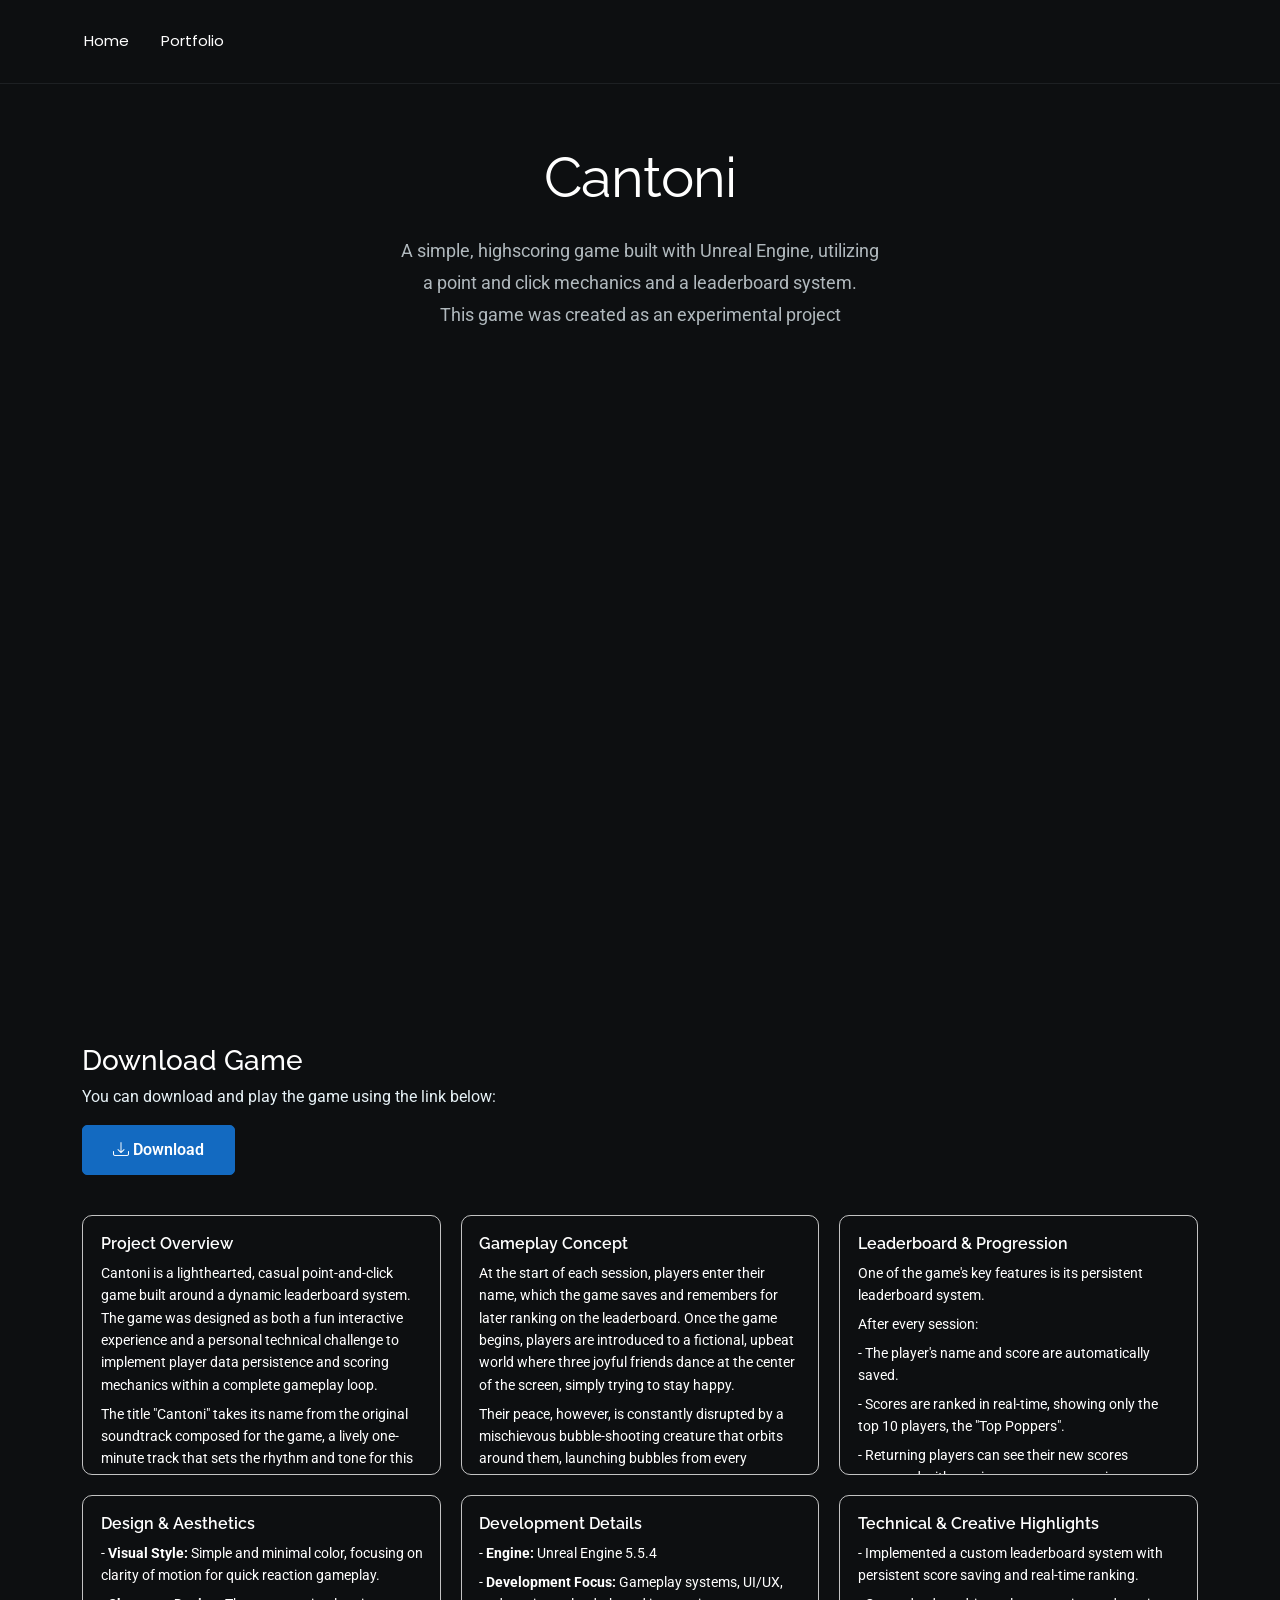
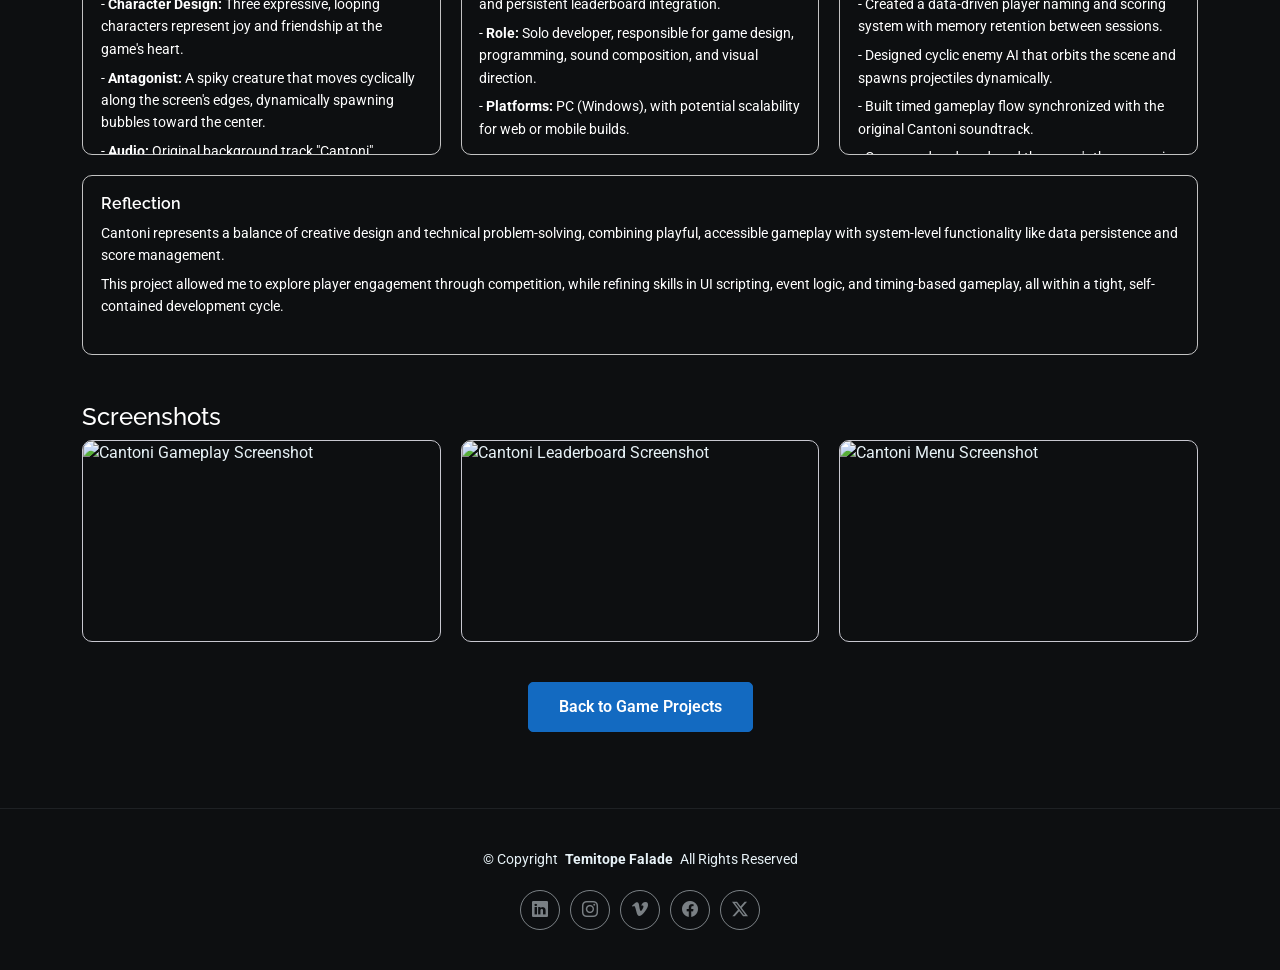
==== commit 440712a9: "Fix BG" ====
--- a/cantoni.html
+++ b/cantoni.html
@@ -22,7 +22,7 @@
   <link href="/assets/vendor/glightbox/css/glightbox.min.css" rel="stylesheet">
 
   <!-- Main CSS File -->
-  <link href="/css/main.css" rel="stylesheet">
+  <link href="assets/css/main.css" rel="stylesheet">
 
   <style>
     /* ── Video ── */
@@ -210,7 +210,7 @@
       <nav id="navmenu" class="navmenu">
         <ul>
           <li><a href="index.html">Home</a></li>
-          <li><a href="portfolio.html">Portfolio</a></li>
+          <li><a href="game-projects.html">Portfolio</a></li>
         </ul>
         <i class="mobile-nav-toggle d-xl-none bi bi-list"></i>
       </nav>
@@ -323,13 +323,13 @@
           <h4>Screenshots</h4>
           <div class="screenshot-grid">
             <div class="screenshot-item" onclick="openLightbox(this)">
-              <img src="assets/img/portfolio/Cantoni_gameplay.png" alt="Cantoni Gameplay Screenshot">
+              <img src="assets/img/Cantoni_gameplay.png" alt="Cantoni Gameplay Screenshot">
             </div>
             <div class="screenshot-item" onclick="openLightbox(this)">
-              <img src="assets/img/portfolio/Cantoni_leaderboard.png" alt="Cantoni Leaderboard Screenshot">
+              <img src="assets/img/Cantoni_leaderboard.png" alt="Cantoni Leaderboard Screenshot">
             </div>
             <div class="screenshot-item" onclick="openLightbox(this)">
-              <img src="assets/img/portfolio/Cantoni_menu.png" alt="Cantoni Menu Screenshot">
+              <img src="assets/img/Cantoni_menu.png" alt="Cantoni Menu Screenshot">
             </div>
           </div>
         </div>
--- a/assets/css/main.css
+++ b/assets/css/main.css
@@ -0,0 +1,2858 @@
+/**
+* Template Name: FolioOne
+* Template URL: https://bootstrapmade.com/folioone-bootstrap-portfolio-website-template/
+* Updated: Aug 23 2025 with Bootstrap v5.3.7
+* Author: BootstrapMade.com
+* License: https://bootstrapmade.com/license/
+*/
+
+/*--------------------------------------------------------------
+# Font & Color Variables
+# Help: https://bootstrapmade.com/color-system/
+--------------------------------------------------------------*/
+/* Fonts */
+:root {
+  --default-font: "Roboto",  system-ui, -apple-system, "Segoe UI", Roboto, "Helvetica Neue", Arial, "Noto Sans", "Liberation Sans", sans-serif, "Apple Color Emoji", "Segoe UI Emoji", "Segoe UI Symbol", "Noto Color Emoji";
+  --heading-font: "Raleway",  sans-serif;
+  --nav-font: "Poppins",  sans-serif;
+}
+
+/* Global Colors - The following color variables are used throughout the website. Updating them here will change the color scheme of the entire website */
+:root { 
+  --background-color: #0d0f11; /* Background color for the entire website, including individual sections */
+  --default-color: #e7f2f7; /* Default color used for the majority of the text content across the entire website */
+  --heading-color: #ffffff; /* Color for headings, subheadings and title throughout the website */
+  --accent-color: #136ac1; /* Accent color that represents your brand on the website. It's used for buttons, links, and other elements that need to stand out */
+  --surface-color: #0d0f11; /* The surface color is used as a background of boxed elements within sections, such as cards, icon boxes, or other elements that require a visual separation from the global background. */
+  --contrast-color: #ffffff; /* Contrast color for text, ensuring readability against backgrounds of accent, heading, or default colors. */
+}
+
+/* Nav Menu Colors - The following color variables are used specifically for the navigation menu. They are separate from the global colors to allow for more customization options */
+:root {
+  --nav-color: #ffffff;  /* The default color of the main navmenu links */
+  --nav-hover-color: #136ac1; /* Applied to main navmenu links when they are hovered over or active */
+  --nav-mobile-background-color: #0d0f11; /* Used as the background color for mobile navigation menu */
+  --nav-dropdown-background-color: #0d0f11; /* Used as the background color for dropdown items that appear when hovering over primary navigation items */
+  --nav-dropdown-color: #e7f2f7; /* Used for navigation links of the dropdown items in the navigation menu. */
+  --nav-dropdown-hover-color: #136ac1; /* Similar to --nav-hover-color, this color is applied to dropdown navigation links when they are hovered over. */
+}
+
+/* Color Presets - These classes override global colors when applied to any section or element, providing reuse of the sam color scheme. */
+
+.light-background {
+  --background-color: #0d0f11;
+  --surface-color: #0d0f11;
+}
+
+.dark-background {
+  --background-color: #0d0f11;
+  --default-color: #ffffff;
+  --heading-color: #ffffff;
+  --surface-color: #0d0f11;
+  --contrast-color: #ffffff;
+}
+
+/* Smooth scroll */
+:root {
+  scroll-behavior: smooth;
+}
+
+/*--------------------------------------------------------------
+# General Styling & Shared Classes
+--------------------------------------------------------------*/
+body {
+  color: var(--default-color);
+  background-color: var(--background-color);
+  font-family: var(--default-font);
+}
+
+a {
+  color: var(--accent-color);
+  text-decoration: none;
+  transition: 0.3s;
+}
+
+a:hover {
+  color: color-mix(in srgb, var(--accent-color), transparent 25%);
+  text-decoration: none;
+}
+
+h1,
+h2,
+h3,
+h4,
+h5,
+h6 {
+  color: var(--heading-color);
+  font-family: var(--heading-font);
+}
+
+/* PHP Email Form Messages
+------------------------------*/
+.php-email-form .error-message {
+  display: none;
+  background: #df1529;
+  color: #ffffff;
+  text-align: left;
+  padding: 15px;
+  margin-bottom: 24px;
+  font-weight: 600;
+}
+
+.php-email-form .sent-message {
+  display: none;
+  color: #ffffff;
+  background: #059652;
+  text-align: center;
+  padding: 15px;
+  margin-bottom: 24px;
+  font-weight: 600;
+}
+
+.php-email-form .loading {
+  display: none;
+  background: var(--surface-color);
+  text-align: center;
+  padding: 15px;
+  margin-bottom: 24px;
+}
+
+.php-email-form .loading:before {
+  content: "";
+  display: inline-block;
+  border-radius: 50%;
+  width: 24px;
+  height: 24px;
+  margin: 0 10px -6px 0;
+  border: 3px solid var(--accent-color);
+  border-top-color: var(--surface-color);
+  animation: php-email-form-loading 1s linear infinite;
+}
+
+@keyframes php-email-form-loading {
+  0% {
+    transform: rotate(0deg);
+  }
+
+  100% {
+    transform: rotate(360deg);
+  }
+}
+
+/*--------------------------------------------------------------
+# Global Header
+--------------------------------------------------------------*/
+.header {
+  --background-color: rgba(255, 255, 255, 0);
+  color: var(--default-color);
+  background-color: var(--background-color);
+  padding: 15px 0;
+  transition: all 0.5s;
+  z-index: 997;
+  border-bottom: 1px solid color-mix(in srgb, var(--default-color), transparent 92%);
+}
+
+.header .logo {
+  line-height: 1;
+}
+
+.header .logo img {
+  max-height: 36px;
+  margin-right: 8px;
+}
+
+.header .logo h1 {
+  font-size: 32px;
+  margin: 0;
+  font-weight: 400;
+  color: var(--heading-color);
+}
+
+.header .header-social-links {
+  padding-right: 15px;
+}
+
+.header .header-social-links a {
+  color: color-mix(in srgb, var(--default-color), transparent 40%);
+  padding-left: 6px;
+  display: inline-block;
+  transition: 0.3s;
+  font-size: 16px;
+}
+
+.header .header-social-links a:hover {
+  color: var(--default-color);
+}
+
+.header .header-social-links a i {
+  line-height: 0px;
+}
+
+@media (max-width: 1200px) {
+  .header .logo {
+    order: 1;
+  }
+
+  .header .header-social-links {
+    order: 2;
+  }
+
+  .header .navmenu {
+    order: 3;
+  }
+}
+
+/* Global Header on Scroll
+------------------------------*/
+.scrolled .header {
+  --header-blur: 10px; /* ← ADJUST THIS to control blur strength (try 4px–20px) */
+  --background-color: rgba(13, 15, 17, 0.9);
+    backdrop-filter: blur(var(--header-blur));
+  -webkit-backdrop-filter: blur(var(--header-blur)); /* Safari support */
+}
+
+/*--------------------------------------------------------------
+# Navigation Menu
+--------------------------------------------------------------*/
+/* Desktop Navigation */
+@media (min-width: 1200px) {
+  .navmenu {
+    padding: 0;
+  }
+
+  .navmenu ul {
+    margin: 0;
+    padding: 0;
+    display: flex;
+    list-style: none;
+    align-items: center;
+  }
+
+  .navmenu li {
+    position: relative;
+  }
+
+  .navmenu>ul>li {
+    white-space: nowrap;
+    padding: 15px 28px 15px 0;
+  }
+
+  .navmenu>ul>li:last-child {
+    padding-right: 0;
+  }
+
+  .navmenu a,
+  .navmenu a:focus {
+    color: var(--nav-color);
+    font-size: 15px;
+    padding: 0 2px;
+    font-family: var(--nav-font);
+    font-weight: 400;
+    display: flex;
+    align-items: center;
+    justify-content: space-between;
+    white-space: nowrap;
+    transition: 0.3s;
+    position: relative;
+  }
+
+  .navmenu a i,
+  .navmenu a:focus i {
+    font-size: 12px;
+    line-height: 0;
+    margin-left: 5px;
+    transition: 0.3s;
+  }
+
+  .navmenu>ul>li>a:before {
+    content: "";
+    position: absolute;
+    height: 2px;
+    bottom: -6px;
+    left: 0;
+    background-color: var(--nav-hover-color);
+    visibility: hidden;
+    width: 0px;
+    transition: all 0.3s ease-in-out 0s;
+  }
+
+  .navmenu a:hover:before,
+  .navmenu li:hover>a:before,
+  .navmenu .active:before {
+    visibility: visible;
+    width: 25px;
+  }
+
+  .navmenu li:hover>a,
+  .navmenu .active,
+  .navmenu .active:focus {
+    color: var(--nav-hover-color);
+  }
+
+  .navmenu .dropdown ul {
+    margin: 0;
+    padding: 10px 0;
+    background: var(--nav-dropdown-background-color);
+    display: block;
+    position: absolute;
+    visibility: hidden;
+    left: -5px;
+    top: 130%;
+    opacity: 0;
+    transition: 0.3s;
+    border-radius: 4px;
+    z-index: 99;
+    box-shadow: 0px 0px 30px rgba(0, 0, 0, 0.1);
+  }
+
+  .navmenu .dropdown ul li {
+    min-width: 200px;
+  }
+
+  .navmenu .dropdown ul a {
+    padding: 10px 20px;
+    font-size: 15px;
+    text-transform: none;
+    color: var(--nav-dropdown-color);
+  }
+
+  .navmenu .dropdown ul a i {
+    font-size: 12px;
+  }
+
+  .navmenu .dropdown ul a:hover,
+  .navmenu .dropdown ul .active:hover,
+  .navmenu .dropdown ul li:hover>a {
+    color: var(--nav-dropdown-hover-color);
+  }
+
+  .navmenu .dropdown:hover>ul {
+    opacity: 1;
+    top: 100%;
+    visibility: visible;
+  }
+
+  .navmenu .dropdown .dropdown ul {
+    top: 0;
+    left: -90%;
+    visibility: hidden;
+  }
+
+  .navmenu .dropdown .dropdown:hover>ul {
+    opacity: 1;
+    top: 0;
+    left: -100%;
+    visibility: visible;
+  }
+}
+
+/* Mobile Navigation */
+@media (max-width: 1199px) {
+  .mobile-nav-toggle {
+    color: var(--nav-color);
+    font-size: 28px;
+    line-height: 0;
+    margin-right: 10px;
+    cursor: pointer;
+    transition: color 0.3s;
+  }
+
+  .navmenu {
+    padding: 0;
+    z-index: 9997;
+  }
+
+  .navmenu ul {
+    display: none;
+    list-style: none;
+    position: absolute;
+    inset: 60px 20px 20px 20px;
+    padding: 10px 0;
+    margin: 0;
+    border-radius: 6px;
+    background-color: var(--nav-mobile-background-color);
+    border: 1px solid color-mix(in srgb, var(--default-color), transparent 90%);
+    box-shadow: none;
+    overflow-y: auto;
+    transition: 0.3s;
+    z-index: 9998;
+  }
+
+  .navmenu a,
+  .navmenu a:focus {
+    color: var(--nav-dropdown-color);
+    padding: 10px 20px;
+    font-family: var(--nav-font);
+    font-size: 17px;
+    font-weight: 500;
+    display: flex;
+    align-items: center;
+    justify-content: space-between;
+    white-space: nowrap;
+    transition: 0.3s;
+  }
+
+  .navmenu a i,
+  .navmenu a:focus i {
+    font-size: 12px;
+    line-height: 0;
+    margin-left: 5px;
+    width: 30px;
+    height: 30px;
+    display: flex;
+    align-items: center;
+    justify-content: center;
+    border-radius: 50%;
+    transition: 0.3s;
+    background-color: color-mix(in srgb, var(--accent-color), transparent 90%);
+  }
+
+  .navmenu a i:hover,
+  .navmenu a:focus i:hover {
+    background-color: var(--accent-color);
+    color: var(--contrast-color);
+  }
+
+  .navmenu a:hover,
+  .navmenu .active,
+  .navmenu .active:focus {
+    color: var(--nav-dropdown-hover-color);
+  }
+
+  .navmenu .active i,
+  .navmenu .active:focus i {
+    background-color: var(--accent-color);
+    color: var(--contrast-color);
+    transform: rotate(180deg);
+  }
+
+  .navmenu .dropdown ul {
+    position: static;
+    display: none;
+    z-index: 99;
+    padding: 10px 0;
+    margin: 10px 20px;
+    background-color: var(--nav-dropdown-background-color);
+    transition: all 0.5s ease-in-out;
+  }
+
+  .navmenu .dropdown ul ul {
+    background-color: rgba(33, 37, 41, 0.1);
+  }
+
+  .navmenu .dropdown>.dropdown-active {
+    display: block;
+    background-color: rgba(33, 37, 41, 0.03);
+  }
+
+  .mobile-nav-active {
+    overflow: hidden;
+  }
+
+  .mobile-nav-active .mobile-nav-toggle {
+    color: #fff;
+    position: absolute;
+    font-size: 32px;
+    top: 15px;
+    right: 15px;
+    margin-right: 0;
+    z-index: 9999;
+  }
+
+  .mobile-nav-active .navmenu {
+    position: fixed;
+    overflow: hidden;
+    inset: 0;
+    background: rgba(33, 37, 41, 0.8);
+    transition: 0.3s;
+  }
+
+  .mobile-nav-active .navmenu>ul {
+    display: block;
+  }
+}
+
+/*--------------------------------------------------------------
+# Global Footer
+--------------------------------------------------------------*/
+.footer {
+  color: var(--default-color);
+  background-color: var(--background-color);
+  font-size: 14px;
+  padding: 40px 0;
+  position: relative;
+  border-top: 1px solid color-mix(in srgb, var(--default-color), transparent 92%);
+}
+
+.footer .copyright p {
+  margin-bottom: 0;
+}
+
+.footer .social-links {
+  margin-top: 20px;
+}
+
+.footer .social-links a {
+  display: flex;
+  align-items: center;
+  justify-content: center;
+  width: 40px;
+  height: 40px;
+  border-radius: 50%;
+  border: 1px solid color-mix(in srgb, var(--default-color), transparent 50%);
+  font-size: 16px;
+  color: color-mix(in srgb, var(--default-color), transparent 50%);
+  margin: 0 5px;
+  transition: 0.3s;
+}
+
+.footer .social-links a:hover {
+  color: var(--accent-color);
+  border-color: var(--accent-color);
+}
+
+.footer .credits {
+  margin-top: 10px;
+  font-size: 13px;
+  text-align: center;
+}
+
+/*--------------------------------------------------------------
+# Preloader
+--------------------------------------------------------------*/
+#preloader {
+  position: fixed;
+  inset: 0;
+  z-index: 9999;
+  overflow: hidden;
+  background-color: var(--background-color);
+  transition: all 0.6s ease-out;
+  width: 100%;
+  height: 100vh;
+}
+
+#preloader:before,
+#preloader:after {
+  content: "";
+  position: absolute;
+  border: 4px solid var(--accent-color);
+  border-radius: 50%;
+  animation: animate-preloader 2s cubic-bezier(0, 0.2, 0.8, 1) infinite;
+}
+
+#preloader:after {
+  animation-delay: -0.5s;
+}
+
+@keyframes animate-preloader {
+  0% {
+    width: 10px;
+    height: 10px;
+    top: calc(50% - 5px);
+    left: calc(50% - 5px);
+    opacity: 1;
+  }
+
+  100% {
+    width: 72px;
+    height: 72px;
+    top: calc(50% - 36px);
+    left: calc(50% - 36px);
+    opacity: 0;
+  }
+}
+
+/*--------------------------------------------------------------
+# Scroll Top Button
+--------------------------------------------------------------*/
+.scroll-top {
+  position: fixed;
+  visibility: hidden;
+  opacity: 0;
+  right: 15px;
+  bottom: -15px;
+  z-index: 99999;
+  background-color: var(--accent-color);
+  width: 44px;
+  height: 44px;
+  border-radius: 50px;
+  transition: all 0.4s;
+}
+
+.scroll-top i {
+  font-size: 24px;
+  color: var(--contrast-color);
+  line-height: 0;
+}
+
+.scroll-top:hover {
+  background-color: color-mix(in srgb, var(--accent-color), transparent 20%);
+  color: var(--contrast-color);
+}
+
+.scroll-top.active {
+  visibility: visible;
+  opacity: 1;
+  bottom: 15px;
+}
+
+/*--------------------------------------------------------------
+# Disable aos animation delay on mobile devices
+--------------------------------------------------------------*/
+@media screen and (max-width: 768px) {
+  [data-aos-delay] {
+    transition-delay: 0 !important;
+  }
+}
+
+/*--------------------------------------------------------------
+# Global Page Titles & Breadcrumbs
+--------------------------------------------------------------*/
+.page-title {
+  color: var(--default-color);
+  background-color: var(--background-color);
+  position: relative;
+}
+
+.page-title .heading {
+  padding: 80px 0;
+  border-top: 1px solid color-mix(in srgb, var(--default-color), transparent 90%);
+}
+
+.page-title .heading h1 {
+  font-size: 38px;
+  font-weight: 700;
+}
+
+.page-title nav {
+  background-color: color-mix(in srgb, var(--default-color), transparent 96%);
+  padding: 20px 0;
+}
+
+.page-title nav ol {
+  display: flex;
+  flex-wrap: wrap;
+  list-style: none;
+  padding: 0;
+  margin: 0;
+  font-size: 16px;
+  font-weight: 400;
+}
+
+.page-title nav ol li+li {
+  padding-left: 10px;
+}
+
+.page-title nav ol li+li::before {
+  content: "/";
+  display: inline-block;
+  padding-right: 10px;
+  color: color-mix(in srgb, var(--default-color), transparent 70%);
+}
+
+/*--------------------------------------------------------------
+# Global Sections
+--------------------------------------------------------------*/
+section,
+.section {
+  color: var(--default-color);
+  background-color: var(--background-color);
+  padding: 60px 0;
+  scroll-margin-top: 100px;
+  overflow: clip;
+}
+
+@media (max-width: 1199px) {
+
+  section,
+  .section {
+    scroll-margin-top: 66px;
+  }
+}
+
+/*--------------------------------------------------------------
+# Global Section Titles
+--------------------------------------------------------------*/
+.section-title {
+  text-align: center;
+  padding-bottom: 60px;
+  position: relative;
+}
+
+.section-title h2 {
+  font-size: 3.5rem;
+  font-weight: 400;
+  line-height: 1.2;
+  color: var(--heading-color);
+  margin-bottom: 1.5rem;
+  letter-spacing: -1px;
+}
+
+@media (max-width: 768px) {
+  .section-title h2 {
+    font-size: 2.5rem;
+  }
+}
+
+.section-title p {
+  font-size: 1.125rem;
+  line-height: 1.8;
+  color: color-mix(in srgb, var(--default-color), transparent 25%);
+  max-width: 900px;
+  margin: 0 auto;
+  text-wrap: balance;
+}
+
+/*--------------------------------------------------------------
+# Hero Section
+--------------------------------------------------------------*/
+.hero {
+  padding: 80px 0;
+  min-height: 100vh;
+  display: flex;
+  align-items: center;
+}
+
+.hero .hero-content h1 {
+  font-size: 3.5rem;
+  font-weight: 700;
+  margin-bottom: 1rem;
+  line-height: 1.2;
+}
+
+.hero .hero-content h1 .highlight {
+  color: var(--accent-color);
+  position: relative;
+}
+
+.hero .hero-content h1 .highlight::after {
+  content: "";
+  position: absolute;
+  bottom: 0;
+  left: 0;
+  width: 100%;
+  height: 3px;
+  background: linear-gradient(90deg, var(--accent-color), color-mix(in srgb, var(--accent-color), transparent 50%));
+  border-radius: 2px;
+}
+
+@media (max-width: 768px) {
+  .hero .hero-content h1 {
+    font-size: 2.5rem;
+  }
+}
+
+.hero .hero-content h2 {
+  font-size: 1.5rem;
+  font-weight: 400;
+  margin-bottom: 2rem;
+  color: color-mix(in srgb, var(--default-color), transparent 20%);
+}
+
+.hero .hero-content h2 .typed {
+  color: var(--accent-color);
+  font-weight: 600;
+}
+
+@media (max-width: 768px) {
+  .hero .hero-content h2 {
+    font-size: 1.25rem;
+  }
+}
+
+.hero .hero-content p {
+  font-size: 1.1rem;
+  line-height: 1.6;
+  margin-bottom: 2.5rem;
+  color: color-mix(in srgb, var(--default-color), transparent 30%);
+}
+
+.hero .hero-actions {
+  display: flex;
+  gap: 1rem;
+  margin-bottom: 3rem;
+}
+
+.hero .hero-actions .btn {
+  padding: 12px 30px;
+  border-radius: 50px;
+  font-weight: 600;
+  text-decoration: none;
+  transition: all 0.3s ease;
+  border: 2px solid;
+}
+
+.hero .hero-actions .btn.btn-primary {
+  background: var(--accent-color);
+  color: var(--contrast-color);
+  border-color: var(--accent-color);
+}
+
+.hero .hero-actions .btn.btn-primary:hover {
+  background: color-mix(in srgb, var(--accent-color), black 15%);
+  border-color: color-mix(in srgb, var(--accent-color), black 15%);
+  transform: translateY(-2px);
+}
+
+.hero .hero-actions .btn.btn-outline {
+  background: transparent;
+  color: var(--accent-color);
+  border-color: var(--accent-color);
+}
+
+.hero .hero-actions .btn.btn-outline:hover {
+  transform: translateY(-2px);
+}
+
+@media (max-width: 576px) {
+  .hero .hero-actions {
+    flex-direction: column;
+  }
+
+  .hero .hero-actions .btn {
+    text-align: center;
+  }
+}
+
+.hero .social-links {
+  display: flex;
+  gap: 1rem;
+}
+
+.hero .social-links a {
+  width: 45px;
+  height: 45px;
+  background: var(--surface-color);
+  border-radius: 50%;
+  display: flex;
+  align-items: center;
+  justify-content: center;
+  color: var(--default-color);
+  font-size: 1.2rem;
+  transition: all 0.3s ease;
+}
+
+.hero .social-links a:hover {
+  background: var(--accent-color);
+  color: var(--contrast-color);
+  transform: translateY(-3px);
+  box-shadow: 0 8px 25px color-mix(in srgb, var(--accent-color), transparent 70%);
+}
+
+.hero .hero-image {
+  position: relative;
+}
+
+.hero .hero-image .image-wrapper {
+  position: relative;
+  max-width: 450px;
+  margin: 0 auto;
+}
+
+.hero .hero-image .image-wrapper img {
+  border-radius: 20px;
+  box-shadow: 0 5px 15px color-mix(in srgb, var(--default-color), transparent 95%);
+  transition: transform 0.3s ease;
+}
+
+.hero .hero-image .image-wrapper img:hover {
+  transform: scale(1.02);
+}
+
+.hero .hero-image .floating-elements {
+  position: absolute;
+  top: 0;
+  left: 0;
+  right: 0;
+  bottom: 0;
+  pointer-events: none;
+}
+
+.hero .hero-image .floating-elements .floating-card {
+  position: absolute;
+  background: var(--surface-color);
+  padding: 15px 20px;
+  border-radius: 15px;
+  box-shadow: 0 10px 30px color-mix(in srgb, var(--default-color), transparent 90%);
+  display: flex;
+  align-items: center;
+  gap: 10px;
+  font-weight: 600;
+  animation: float 3s ease-in-out infinite;
+}
+
+.hero .hero-image .floating-elements .floating-card i {
+  font-size: 1.5rem;
+  color: var(--accent-color);
+}
+
+.hero .hero-image .floating-elements .floating-card.design {
+  top: 10%;
+  right: -10%;
+  animation-delay: 0s;
+}
+
+.hero .hero-image .floating-elements .floating-card.code {
+  bottom: 30%;
+  left: -15%;
+  animation-delay: 1s;
+}
+
+.hero .hero-image .floating-elements .floating-card.creativity {
+  top: 60%;
+  right: -5%;
+  animation-delay: 2s;
+}
+
+@media (max-width: 992px) {
+  .hero .hero-image .floating-elements .floating-card {
+    display: none;
+  }
+}
+
+@keyframes float {
+
+  0%,
+  100% {
+    transform: translateY(0px);
+  }
+
+  50% {
+    transform: translateY(-10px);
+  }
+}
+
+@media (max-width: 992px) {
+  .hero .hero-content {
+    text-align: center;
+    margin-bottom: 3rem;
+  }
+}
+
+/*--------------------------------------------------------------
+# About Section
+--------------------------------------------------------------*/
+.about .intro-content .eyebrow {
+  display: inline-block;
+  letter-spacing: 0.12em;
+  text-transform: uppercase;
+  font-size: 12px;
+  color: color-mix(in srgb, var(--default-color), transparent 40%);
+  margin-bottom: 16px;
+}
+
+.about .intro-content .headline {
+  font-family: var(--heading-font);
+  font-weight: 300;
+  line-height: 1.2;
+  font-size: clamp(28px, 4vw, 44px);
+  margin: 0 0 24px 0;
+}
+
+.about .intro-content .lead {
+  font-size: 18px;
+  line-height: 1.8;
+  color: color-mix(in srgb, var(--default-color), transparent 10%);
+  margin-bottom: 24px;
+}
+
+.about .intro-content p {
+  line-height: 1.8;
+  margin-bottom: 24px;
+  color: color-mix(in srgb, var(--default-color), transparent 5%);
+}
+
+.about .intro-content .cta-group {
+  display: flex;
+  gap: 24px;
+  align-items: center;
+  margin-top: 24px;
+}
+
+.about .intro-content .cta-group .btn-ghost {
+  display: inline-flex;
+  align-items: center;
+  gap: 8px;
+  padding: 12px 18px;
+  border-radius: 6px;
+  color: var(--accent-color);
+  background: color-mix(in srgb, var(--accent-color), transparent 92%);
+  border: 1px solid color-mix(in srgb, var(--accent-color), transparent 70%);
+  transition: 0.3s ease-in-out;
+}
+
+.about .intro-content .cta-group .btn-ghost:hover,
+.about .intro-content .cta-group .btn-ghost:focus {
+  color: var(--contrast-color);
+  background: var(--accent-color);
+  border-color: var(--accent-color);
+  outline: none;
+  box-shadow: 0 0 0 3px color-mix(in srgb, var(--accent-color), transparent 70%);
+}
+
+.about .intro-content .cta-group .link-underline {
+  display: inline-flex;
+  align-items: center;
+  gap: 8px;
+  position: relative;
+  color: var(--accent-color);
+  padding-bottom: 4px;
+  transition: 0.3s ease-in-out;
+}
+
+.about .intro-content .cta-group .link-underline::after {
+  content: "";
+  position: absolute;
+  left: 0;
+  right: 0;
+  bottom: 0;
+  height: 1px;
+  background: color-mix(in srgb, var(--accent-color), transparent 40%);
+  transform: scaleX(0.4);
+  transform-origin: left;
+  transition: 0.3s ease-in-out;
+}
+
+.about .intro-content .cta-group .link-underline:hover,
+.about .intro-content .cta-group .link-underline:focus {
+  color: color-mix(in srgb, var(--accent-color), transparent 10%);
+  outline: none;
+}
+
+.about .intro-content .cta-group .link-underline:hover::after,
+.about .intro-content .cta-group .link-underline:focus::after {
+  transform: scaleX(1);
+}
+
+.about .profile-figure {
+  margin: 0;
+}
+
+.about .profile-figure .profile-photo {
+  width: 88%;
+  max-width: 440px;
+  border-radius: 18px;
+  box-shadow: 0 10px 30px color-mix(in srgb, var(--default-color), transparent 92%);
+  transform: translateY(0);
+  transition: transform 0.3s ease-in-out;
+}
+
+.about .profile-figure .profile-caption {
+  margin-top: 24px;
+  display: flex;
+  align-items: center;
+  justify-content: center;
+}
+
+.about .profile-figure .profile-caption .meta {
+  font-size: 14px;
+  color: color-mix(in srgb, var(--default-color), transparent 20%);
+}
+
+.about .profile-figure .profile-caption .meta .funfact {
+  font-size: 13px;
+  margin-top: 4px;
+  color: color-mix(in srgb, var(--default-color), transparent 35%);
+}
+
+.about .profile-figure:hover .profile-photo {
+  transform: translateY(-4px);
+}
+
+.about .skill-item {
+  padding: 24px;
+  border-radius: 6px;
+  transition: 0.3s ease-in-out;
+  background: color-mix(in srgb, var(--surface-color), var(--accent-color) 2%);
+  border: 1px solid color-mix(in srgb, var(--default-color), transparent 88%);
+  height: 100%;
+}
+
+.about .skill-item i {
+  font-size: 24px;
+  color: var(--accent-color);
+  margin-bottom: 16px;
+  display: inline-block;
+}
+
+.about .skill-item h3 {
+  font-size: 16px;
+  margin-bottom: 6px;
+  font-weight: 500;
+}
+
+.about .skill-item p {
+  margin: 0;
+  font-size: 14px;
+  color: color-mix(in srgb, var(--default-color), transparent 25%);
+}
+
+.about .skill-item:hover {
+  transform: translateY(-3px);
+  border-color: color-mix(in srgb, var(--accent-color), transparent 60%);
+  box-shadow: 0 10px 30px color-mix(in srgb, var(--default-color), transparent 92%);
+}
+
+.about .timeline-item {
+  position: relative;
+  padding-left: 26px;
+}
+
+.about .timeline-item time {
+  display: inline-block;
+  font-size: 12px;
+  letter-spacing: 0.08em;
+  text-transform: uppercase;
+  color: color-mix(in srgb, var(--default-color), transparent 45%);
+  margin-bottom: 6px;
+}
+
+.about .timeline-item h4 {
+  font-size: 18px;
+  font-weight: 400;
+  margin: 0 0 6px;
+}
+
+.about .timeline-item p {
+  font-size: 14px;
+  color: color-mix(in srgb, var(--default-color), transparent 25%);
+  margin: 0;
+}
+
+.about .timeline-item .dot {
+  position: absolute;
+  left: 0;
+  top: 4px;
+  width: 10px;
+  height: 10px;
+  border-radius: 50%;
+  background: var(--accent-color);
+  box-shadow: 0 0 0 6px color-mix(in srgb, var(--accent-color), transparent 80%);
+}
+
+.about .personal-quote {
+  padding: 24px 0;
+}
+
+.about .personal-quote p {
+  font-family: var(--heading-font);
+  font-weight: 300;
+  font-size: clamp(20px, 3vw, 28px);
+  line-height: 1.5;
+  color: color-mix(in srgb, var(--default-color), transparent 5%);
+  margin: 0 auto;
+  max-width: 800px;
+}
+
+.about .fact-pill {
+  display: flex;
+  align-items: center;
+  justify-content: center;
+  gap: 10px;
+  padding: 10px 14px;
+  border-radius: 999px;
+  border: 1px solid color-mix(in srgb, var(--default-color), transparent 85%);
+  background: var(--surface-color);
+  color: color-mix(in srgb, var(--default-color), transparent 10%);
+  transition: 0.3s ease-in-out;
+}
+
+.about .fact-pill i {
+  color: var(--accent-color);
+}
+
+.about .fact-pill span {
+  font-size: 14px;
+}
+
+.about .fact-pill:hover {
+  transform: translateY(-2px);
+  border-color: color-mix(in srgb, var(--accent-color), transparent 60%);
+  box-shadow: 0 10px 30px color-mix(in srgb, var(--default-color), transparent 92%);
+}
+
+.about .fact-pill:focus-within {
+  box-shadow: 0 0 0 3px color-mix(in srgb, var(--accent-color), transparent 70%);
+}
+
+@media (max-width: 992px) {
+  .about .profile-figure {
+    text-align: center !important;
+  }
+
+  .about .profile-figure .profile-photo {
+    width: 72%;
+  }
+
+  .about .intro-content .cta-group {
+    flex-wrap: wrap;
+  }
+}
+
+@media (max-width: 576px) {
+  .about .profile-figure .profile-photo {
+    width: 100%;
+  }
+}
+
+/*--------------------------------------------------------------
+# Skills Section
+--------------------------------------------------------------*/
+.skills .skill-box {
+  background-color: var(--surface-color);
+  padding: 2rem;
+  border-radius: 8px;
+  box-shadow: 0 0 20px rgba(0, 0, 0, 0.05);
+}
+
+.skills .skill-box h3 {
+  font-size: 1.2rem;
+  margin-bottom: 1rem;
+  font-weight: 600;
+}
+
+.skills .skill-box p {
+  font-size: 0.9rem;
+  margin-bottom: 0.8rem;
+  opacity: 0.6;
+}
+
+.skills .skill-box .progress {
+  background-color: color-mix(in srgb, var(--accent-color), transparent 85%);
+  border-radius: 50px;
+  height: 8px;
+  margin-top: 5px;
+  overflow: hidden;
+}
+
+.skills .skill-box .progress .progress-bar {
+  background-color: var(--accent-color);
+  height: 100%;
+  position: relative;
+  border-radius: 50px;
+  transition: 0.9s;
+  width: 1px;
+}
+
+/*--------------------------------------------------------------
+# Stats Section
+--------------------------------------------------------------*/
+.stats .avatars {
+  position: relative;
+}
+
+.stats .avatars img {
+  width: 60px;
+  height: 60px;
+  border: 3px solid var(--accent-color);
+  margin-right: -15px;
+  transition: transform 0.3s ease;
+}
+
+.stats .avatars img:hover {
+  transform: translateY(-5px);
+  z-index: 2;
+}
+
+.stats .counters h2 {
+  color: var(--heading-color);
+  font-size: 48px;
+  font-weight: 700;
+  margin-bottom: 10px;
+}
+
+.stats .counters h2 span {
+  display: inline-block;
+}
+
+.stats .counters p {
+  color: var(--default-color);
+  font-size: 18px;
+  margin: 0;
+  opacity: 0.9;
+}
+
+@media (max-width: 991px) {
+  .stats .row {
+    text-align: center;
+  }
+
+  .stats .avatars {
+    justify-content: center;
+    margin-bottom: 40px;
+  }
+
+  .stats .counters h2 {
+    font-size: 36px;
+  }
+
+  .stats .counters p {
+    font-size: 16px;
+  }
+
+  .stats .counters .col-md-4 {
+    margin-bottom: 30px;
+  }
+
+  .stats .counters .col-md-4:last-child {
+    margin-bottom: 0;
+  }
+}
+
+@media (max-width: 576px) {
+  .stats {
+    padding: 60px 0;
+  }
+
+  .stats .avatars {
+    flex-wrap: wrap;
+    justify-content: center;
+  }
+
+  .stats .avatars img {
+    margin: 0 -8px;
+  }
+}
+
+/*--------------------------------------------------------------
+# Testimonials Section
+--------------------------------------------------------------*/
+.testimonials .testimonials-carousel,
+.testimonials .testimonials-slider {
+  overflow: hidden;
+}
+
+.testimonials .testimonial-item .testimonial-content {
+  border-left: 3px solid var(--accent-color);
+  padding-left: 30px;
+}
+
+.testimonials .testimonial-item .testimonial-img {
+  border-radius: 50%;
+  border: 4px solid var(--background-color);
+  margin: 0 auto;
+}
+
+.testimonials .testimonial-item h3 {
+  font-size: 20px;
+  font-weight: bold;
+  margin: 10px 0 5px 0;
+}
+
+.testimonials .testimonial-item h4 {
+  font-size: 14px;
+  color: color-mix(in srgb, var(--default-color), transparent 40%);
+  margin: 0 0 10px 0;
+}
+
+.testimonials .testimonial-item .stars i {
+  color: #ffc107;
+  margin: 0 1px;
+}
+
+.testimonials .testimonial-item .quote-icon-left,
+.testimonials .testimonial-item .quote-icon-right {
+  color: color-mix(in srgb, var(--accent-color), transparent 50%);
+  font-size: 26px;
+  line-height: 0;
+}
+
+.testimonials .testimonial-item .quote-icon-left {
+  display: inline-block;
+  left: -5px;
+  position: relative;
+}
+
+.testimonials .testimonial-item .quote-icon-right {
+  display: inline-block;
+  right: -5px;
+  position: relative;
+  top: 10px;
+  transform: scale(-1, -1);
+}
+
+.testimonials .testimonial-item p {
+  font-style: italic;
+}
+
+.testimonials .swiper-wrapper {
+  height: auto;
+}
+
+.testimonials .swiper-pagination {
+  margin-top: 30px;
+  position: relative;
+}
+
+.testimonials .swiper-pagination .swiper-pagination-bullet {
+  width: 12px;
+  height: 12px;
+  background-color: color-mix(in srgb, var(--default-color), transparent 85%);
+  opacity: 1;
+}
+
+.testimonials .swiper-pagination .swiper-pagination-bullet-active {
+  background-color: var(--accent-color);
+}
+
+/*--------------------------------------------------------------
+# Resume Section
+--------------------------------------------------------------*/
+.resume .resume-item {
+  margin-bottom: 3rem;
+}
+
+.resume .resume-item .resume-title {
+  font-size: 1.75rem;
+  font-weight: 700;
+  margin-bottom: 1.5rem;
+  padding-bottom: 1.5rem;
+  position: relative;
+  color: var(--heading-color);
+}
+
+.resume .resume-item .resume-title::after {
+  content: "";
+  position: absolute;
+  display: block;
+  width: 50px;
+  height: 3px;
+  background: var(--accent-color);
+  bottom: 0;
+  left: 0;
+}
+
+.resume .resume-item .resume-content {
+  padding-left: 1.25rem;
+  border-left: 2px solid color-mix(in srgb, var(--accent-color), transparent 85%);
+}
+
+.resume .resume-item article {
+  position: relative;
+  margin-bottom: 2.5rem;
+}
+
+.resume .resume-item article::before {
+  content: "";
+  position: absolute;
+  width: 16px;
+  height: 16px;
+  border-radius: 50%;
+  left: -1.8rem;
+  top: 0.25rem;
+  background: var(--background-color);
+  border: 2px solid var(--accent-color);
+}
+
+.resume .resume-item article h4 {
+  font-size: 1.25rem;
+  font-weight: 600;
+  margin-bottom: 0.5rem;
+  color: var(--heading-color);
+}
+
+.resume .resume-item article h5 {
+  font-size: 1rem;
+  background: color-mix(in srgb, var(--accent-color), transparent 92%);
+  padding: 0.375rem 0.75rem;
+  display: inline-block;
+  font-weight: 600;
+  margin: 0.5rem 0;
+  color: var(--accent-color);
+  border-radius: 4px;
+}
+
+.resume .resume-item article .institution,
+.resume .resume-item article .company {
+  font-size: 1rem;
+  margin-bottom: 1rem;
+  color: color-mix(in srgb, var(--default-color), transparent 25%);
+}
+
+.resume .resume-item article p {
+  margin-bottom: 1rem;
+}
+
+.resume .resume-item article ul {
+  padding-left: 1.25rem;
+  margin-bottom: 0;
+}
+
+.resume .resume-item article ul li {
+  padding-bottom: 0.75rem;
+  position: relative;
+}
+
+.resume .resume-item article ul li:last-child {
+  padding-bottom: 0;
+}
+
+.resume .skill-item {
+  margin-bottom: 2rem;
+}
+
+.resume .skill-item h4 {
+  font-size: 1rem;
+  font-weight: 600;
+  margin-bottom: 0.75rem;
+  color: var(--heading-color);
+}
+
+.resume .skill-item .progress {
+  height: 0.75rem;
+  background-color: color-mix(in srgb, var(--accent-color), transparent 92%);
+  border-radius: 1rem;
+  overflow: visible;
+}
+
+.resume .skill-item .progress .progress-bar {
+  background-color: var(--accent-color);
+  position: relative;
+  border-radius: 1rem;
+  width: 0;
+  transition: width 1s ease;
+}
+
+.resume .skill-item .progress .progress-bar::after {
+  content: attr(aria-valuenow) "%";
+  position: absolute;
+  right: 0;
+  top: -1.75rem;
+  font-size: 0.875rem;
+  font-weight: 600;
+  color: var(--accent-color);
+}
+
+@media (max-width: 991.98px) {
+  .resume .resume-item {
+    margin-bottom: 2rem;
+  }
+}
+
+@media (max-width: 767.98px) {
+  .resume .resume-content {
+    padding-left: 1rem !important;
+  }
+
+  .resume article::before {
+    left: -2rem !important;
+  }
+}
+
+/*--------------------------------------------------------------
+# Services Section
+--------------------------------------------------------------*/
+.services .service-item {
+  display: flex;
+  background-color: var(--surface-color);
+  border-radius: 12px;
+  padding: 2rem;
+  height: 100%;
+  position: relative;
+  overflow: hidden;
+  box-shadow: 0 5px 20px rgba(0, 0, 0, 0.03);
+  transition: all 0.4s ease;
+}
+
+.services .service-item::before {
+  content: "";
+  position: absolute;
+  left: 0;
+  top: 0;
+  height: 100%;
+  width: 4px;
+  background-color: var(--accent-color);
+  transform: scaleY(0);
+  transform-origin: bottom;
+  transition: transform 0.4s cubic-bezier(0.65, 0, 0.35, 1);
+}
+
+.services .service-item:hover {
+  box-shadow: 0 10px 30px rgba(0, 0, 0, 0.08);
+  transform: translateY(-5px);
+}
+
+.services .service-item:hover::before {
+  transform: scaleY(1);
+}
+
+.services .service-item:hover .service-icon {
+  background-color: var(--accent-color);
+  color: var(--contrast-color);
+  transform: rotateY(180deg);
+}
+
+.services .service-item:hover .service-icon i {
+  transform: rotateY(180deg);
+}
+
+.services .service-item:hover .service-link i {
+  transform: translateX(5px);
+}
+
+.services .service-icon {
+  flex-shrink: 0;
+  width: 70px;
+  height: 70px;
+  border-radius: 12px;
+  background-color: color-mix(in srgb, var(--accent-color), transparent 90%);
+  color: var(--accent-color);
+  display: flex;
+  align-items: center;
+  justify-content: center;
+  margin-right: 1.5rem;
+  transition: all 0.5s ease;
+}
+
+.services .service-icon i {
+  font-size: 2rem;
+  transition: transform 0.5s ease;
+}
+
+.services .service-content {
+  flex-grow: 1;
+}
+
+.services .service-content h3 {
+  font-size: 1.4rem;
+  margin-bottom: 1rem;
+  font-weight: 700;
+  color: var(--heading-color);
+}
+
+.services .service-content p {
+  margin-bottom: 1.25rem;
+  color: color-mix(in srgb, var(--default-color), transparent 20%);
+}
+
+.services .service-link {
+  display: inline-flex;
+  align-items: center;
+  color: var(--accent-color);
+  font-weight: 600;
+  text-decoration: none;
+  transition: color 0.3s ease;
+}
+
+.services .service-link span {
+  margin-right: 0.5rem;
+}
+
+.services .service-link i {
+  transition: transform 0.3s ease;
+}
+
+.services .service-link:hover {
+  color: color-mix(in srgb, var(--accent-color), transparent 25%);
+}
+
+@media (max-width: 767.98px) {
+  .services .service-item {
+    padding: 1.5rem;
+    margin-bottom: 1rem;
+  }
+
+  .services .service-icon {
+    width: 60px;
+    height: 60px;
+    margin-right: 1rem;
+  }
+
+  .services .service-icon i {
+    font-size: 1.5rem;
+  }
+
+  .services .service-content h3 {
+    font-size: 1.2rem;
+    margin-bottom: 0.75rem;
+  }
+
+  .services .service-content p {
+    margin-bottom: 1rem;
+    font-size: 0.95rem;
+  }
+}
+
+@media (max-width: 575.98px) {
+  .services .service-item {
+    flex-direction: column;
+    text-align: center;
+  }
+
+  .services .service-item::before {
+    width: 100%;
+    height: 4px;
+    transform: scaleX(0);
+    transform-origin: left;
+  }
+
+  .services .service-item:hover::before {
+    transform: scaleX(1);
+  }
+
+  .services .service-icon {
+    margin-right: 0;
+    margin-bottom: 1.25rem;
+  }
+
+  .services .service-link {
+    justify-content: center;
+  }
+}
+
+/*--------------------------------------------------------------
+# Service Details Section
+--------------------------------------------------------------*/
+.service-details .service-hero {
+  margin-bottom: 4rem;
+}
+
+.service-details .service-hero .service-meta {
+  display: flex;
+  align-items: center;
+  gap: 1rem;
+  margin-bottom: 1.5rem;
+}
+
+.service-details .service-hero .service-meta .service-category {
+  background: color-mix(in srgb, var(--accent-color), transparent 85%);
+  color: var(--accent-color);
+  padding: 0.5rem 1rem;
+  border-radius: 20px;
+  font-size: 0.85rem;
+  font-weight: 500;
+  letter-spacing: 0.5px;
+}
+
+.service-details .service-hero .service-meta .reading-time {
+  color: color-mix(in srgb, var(--default-color), transparent 50%);
+  font-size: 0.9rem;
+  font-weight: 300;
+}
+
+.service-details .service-hero h1 {
+  font-size: 3.5rem;
+  font-weight: 300;
+  line-height: 1.2;
+  margin-bottom: 1.5rem;
+  color: var(--heading-color);
+  letter-spacing: -0.02em;
+}
+
+.service-details .service-hero .service-description {
+  font-size: 1.25rem;
+  line-height: 1.7;
+  color: color-mix(in srgb, var(--default-color), transparent 25%);
+  font-weight: 300;
+  margin: 0;
+}
+
+.service-details .service-visual {
+  margin-bottom: 4rem;
+  overflow: hidden;
+  border-radius: 4px;
+}
+
+.service-details .service-visual img {
+  width: 100%;
+  height: 400px;
+  object-fit: cover;
+  transition: transform 0.5s ease;
+}
+
+.service-details .service-visual img:hover {
+  transform: scale(1.02);
+}
+
+.service-details .service-narrative {
+  margin-bottom: 5rem;
+}
+
+.service-details .service-narrative h3 {
+  font-size: 2rem;
+  font-weight: 300;
+  margin-bottom: 2rem;
+  color: var(--heading-color);
+  letter-spacing: -0.01em;
+}
+
+.service-details .service-narrative p {
+  font-size: 1.1rem;
+  line-height: 1.8;
+  margin-bottom: 2rem;
+  color: var(--default-color);
+  font-weight: 300;
+}
+
+.service-details .benefits-grid {
+  display: grid;
+  grid-template-columns: repeat(auto-fit, minmax(280px, 1fr));
+  gap: 2.5rem;
+  margin-top: 3rem;
+}
+
+.service-details .benefits-grid .benefit-card {
+  text-align: center;
+  padding: 0;
+}
+
+.service-details .benefits-grid .benefit-card .benefit-icon {
+  width: 60px;
+  height: 60px;
+  background: color-mix(in srgb, var(--accent-color), transparent 90%);
+  border-radius: 50%;
+  display: flex;
+  align-items: center;
+  justify-content: center;
+  margin: 0 auto 1.5rem;
+  transition: all 0.3s ease;
+}
+
+.service-details .benefits-grid .benefit-card .benefit-icon i {
+  font-size: 1.5rem;
+  color: var(--accent-color);
+}
+
+.service-details .benefits-grid .benefit-card:hover .benefit-icon {
+  background: var(--accent-color);
+  transform: translateY(-2px);
+}
+
+.service-details .benefits-grid .benefit-card:hover .benefit-icon i {
+  color: var(--contrast-color);
+}
+
+.service-details .benefits-grid .benefit-card h4 {
+  font-size: 1.2rem;
+  font-weight: 400;
+  margin-bottom: 1rem;
+  color: var(--heading-color);
+}
+
+.service-details .benefits-grid .benefit-card p {
+  font-size: 1rem;
+  line-height: 1.6;
+  color: color-mix(in srgb, var(--default-color), transparent 30%);
+  margin: 0;
+}
+
+.service-details .timeline-section {
+  margin-bottom: 4rem;
+}
+
+.service-details .timeline-section h3 {
+  font-size: 2rem;
+  font-weight: 300;
+  margin-bottom: 3rem;
+  color: var(--heading-color);
+  letter-spacing: -0.01em;
+}
+
+.service-details .timeline-section .timeline {
+  position: relative;
+}
+
+.service-details .timeline-section .timeline::before {
+  content: "";
+  position: absolute;
+  left: 30px;
+  top: 0;
+  bottom: 0;
+  width: 1px;
+  background: color-mix(in srgb, var(--default-color), transparent 85%);
+}
+
+.service-details .timeline-section .timeline .timeline-item {
+  position: relative;
+  padding-left: 80px;
+  margin-bottom: 3rem;
+}
+
+.service-details .timeline-section .timeline .timeline-item:last-child {
+  margin-bottom: 0;
+}
+
+.service-details .timeline-section .timeline .timeline-item .timeline-marker {
+  position: absolute;
+  left: 0;
+  top: 0;
+  width: 60px;
+  height: 60px;
+  background: var(--surface-color);
+  border: 2px solid color-mix(in srgb, var(--accent-color), transparent 70%);
+  border-radius: 50%;
+  display: flex;
+  align-items: center;
+  justify-content: center;
+  z-index: 1;
+}
+
+.service-details .timeline-section .timeline .timeline-item .timeline-marker span {
+  font-size: 1.2rem;
+  font-weight: 500;
+  color: var(--accent-color);
+}
+
+.service-details .timeline-section .timeline .timeline-item .timeline-content h4 {
+  font-size: 1.3rem;
+  font-weight: 400;
+  margin-bottom: 0.75rem;
+  color: var(--heading-color);
+}
+
+.service-details .timeline-section .timeline .timeline-item .timeline-content p {
+  font-size: 1rem;
+  line-height: 1.6;
+  margin-bottom: 0.5rem;
+  color: var(--default-color);
+}
+
+.service-details .timeline-section .timeline .timeline-item .timeline-content small {
+  color: color-mix(in srgb, var(--default-color), transparent 40%);
+  font-size: 0.9rem;
+  font-weight: 500;
+}
+
+.service-details .service-sidebar {
+  padding-left: 2rem;
+}
+
+@media (max-width: 992px) {
+  .service-details .service-sidebar {
+    padding-left: 0;
+    margin-top: 4rem;
+  }
+}
+
+.service-details .overview-card,
+.service-details .success-story,
+.service-details .consultation-form {
+  background: var(--surface-color);
+  border-radius: 8px;
+  padding: 2.5rem;
+  margin-bottom: 2.5rem;
+  border: 1px solid color-mix(in srgb, var(--default-color), transparent 93%);
+  transition: all 0.3s ease;
+}
+
+.service-details .overview-card:hover,
+.service-details .success-story:hover,
+.service-details .consultation-form:hover {
+  border-color: color-mix(in srgb, var(--accent-color), transparent 80%);
+}
+
+.service-details .overview-card .overview-header h4 {
+  font-size: 1.4rem;
+  font-weight: 400;
+  margin-bottom: 2rem;
+  color: var(--heading-color);
+}
+
+.service-details .overview-card .overview-stats {
+  display: grid;
+  grid-template-columns: repeat(3, 1fr);
+  gap: 1.5rem;
+  margin-bottom: 2rem;
+}
+
+.service-details .overview-card .overview-stats .stat-item {
+  text-align: center;
+}
+
+.service-details .overview-card .overview-stats .stat-item .stat-number {
+  font-size: 2rem;
+  font-weight: 300;
+  color: var(--accent-color);
+  line-height: 1;
+  margin-bottom: 0.5rem;
+}
+
+.service-details .overview-card .overview-stats .stat-item .stat-label {
+  font-size: 0.85rem;
+  color: color-mix(in srgb, var(--default-color), transparent 40%);
+  font-weight: 500;
+  text-transform: uppercase;
+  letter-spacing: 0.5px;
+}
+
+.service-details .overview-card .overview-details {
+  border-top: 1px solid color-mix(in srgb, var(--default-color), transparent 90%);
+  padding-top: 1.5rem;
+}
+
+.service-details .overview-card .overview-details .detail-row {
+  display: flex;
+  justify-content: space-between;
+  align-items: center;
+  margin-bottom: 1rem;
+}
+
+.service-details .overview-card .overview-details .detail-row:last-child {
+  margin-bottom: 0;
+}
+
+.service-details .overview-card .overview-details .detail-row .detail-label {
+  font-size: 0.95rem;
+  color: color-mix(in srgb, var(--default-color), transparent 30%);
+  font-weight: 400;
+}
+
+.service-details .overview-card .overview-details .detail-row .detail-value {
+  font-size: 0.95rem;
+  color: var(--heading-color);
+  font-weight: 500;
+}
+
+.service-details .success-story .story-quote p {
+  font-size: 1.1rem;
+  line-height: 1.7;
+  color: color-mix(in srgb, var(--default-color), transparent 20%);
+  font-style: italic;
+  margin-bottom: 2rem;
+}
+
+.service-details .success-story .story-author {
+  display: flex;
+  align-items: center;
+  gap: 1rem;
+  margin-bottom: 1.5rem;
+}
+
+.service-details .success-story .story-author .author-avatar {
+  width: 50px;
+  height: 50px;
+  border-radius: 50%;
+  object-fit: cover;
+}
+
+.service-details .success-story .story-author .author-details h5 {
+  font-size: 1rem;
+  font-weight: 500;
+  margin-bottom: 0.25rem;
+  color: var(--heading-color);
+}
+
+.service-details .success-story .story-author .author-details span {
+  display: block;
+  font-size: 0.9rem;
+  color: color-mix(in srgb, var(--default-color), transparent 40%);
+  margin-bottom: 0.25rem;
+}
+
+.service-details .success-story .story-author .author-details small {
+  font-size: 0.8rem;
+  color: color-mix(in srgb, var(--default-color), transparent 50%);
+}
+
+.service-details .success-story .story-metrics {
+  display: grid;
+  grid-template-columns: repeat(2, 1fr);
+  gap: 1rem;
+  padding-top: 1.5rem;
+  border-top: 1px solid color-mix(in srgb, var(--default-color), transparent 90%);
+}
+
+.service-details .success-story .story-metrics .metric {
+  text-align: center;
+}
+
+.service-details .success-story .story-metrics .metric .metric-value {
+  font-size: 1.5rem;
+  font-weight: 500;
+  color: var(--accent-color);
+  display: block;
+  margin-bottom: 0.25rem;
+}
+
+.service-details .success-story .story-metrics .metric .metric-label {
+  font-size: 0.8rem;
+  color: color-mix(in srgb, var(--default-color), transparent 40%);
+  text-transform: uppercase;
+  letter-spacing: 0.5px;
+}
+
+.service-details .consultation-form .form-header {
+  margin-bottom: 2rem;
+}
+
+.service-details .consultation-form .form-header h4 {
+  font-size: 1.4rem;
+  font-weight: 400;
+  margin-bottom: 0.75rem;
+  color: var(--heading-color);
+}
+
+.service-details .consultation-form .form-header p {
+  font-size: 0.95rem;
+  line-height: 1.6;
+  color: color-mix(in srgb, var(--default-color), transparent 30%);
+  margin: 0;
+}
+
+.service-details .consultation-form .form-group {
+  margin-bottom: 1.5rem;
+}
+
+.service-details .consultation-form .form-input {
+  width: 100%;
+  padding: 1rem;
+  border: 1px solid color-mix(in srgb, var(--default-color), transparent 85%);
+  border-radius: 4px;
+  font-size: 0.95rem;
+  transition: all 0.3s ease;
+  background: transparent;
+}
+
+.service-details .consultation-form .form-input:focus {
+  outline: none;
+  border-color: var(--accent-color);
+  box-shadow: 0 0 0 3px color-mix(in srgb, var(--accent-color), transparent 90%);
+}
+
+.service-details .consultation-form input[type=text],
+.service-details .consultation-form input[type=email],
+.service-details .consultation-form input[type=tel],
+.service-details .consultation-form select,
+.service-details .consultation-form textarea {
+  color: var(--default-color);
+  background-color: var(--surface-color);
+  font-size: 14px;
+  border-color: color-mix(in srgb, var(--default-color), transparent 80%);
+}
+
+.service-details .consultation-form input[type=text]:focus,
+.service-details .consultation-form input[type=email]:focus,
+.service-details .consultation-form input[type=tel]:focus,
+.service-details .consultation-form select:focus,
+.service-details .consultation-form textarea:focus {
+  border-color: var(--accent-color);
+}
+
+.service-details .consultation-form input[type=text]::placeholder,
+.service-details .consultation-form input[type=email]::placeholder,
+.service-details .consultation-form input[type=tel]::placeholder,
+.service-details .consultation-form select::placeholder,
+.service-details .consultation-form textarea::placeholder {
+  color: color-mix(in srgb, var(--default-color), transparent 70%);
+}
+
+.service-details .consultation-form .btn-consultation {
+  background: var(--accent-color);
+  color: var(--contrast-color);
+  border: none;
+  padding: 1rem 2rem;
+  border-radius: 4px;
+  font-size: 0.95rem;
+  font-weight: 500;
+  width: 100%;
+  display: flex;
+  align-items: center;
+  justify-content: center;
+  gap: 0.5rem;
+  transition: all 0.3s ease;
+  text-transform: none;
+}
+
+.service-details .consultation-form .btn-consultation:hover {
+  background: color-mix(in srgb, var(--accent-color), transparent 10%);
+  transform: translateY(-1px);
+}
+
+.service-details .consultation-form .btn-consultation i {
+  font-size: 0.9rem;
+}
+
+@media (max-width: 768px) {
+  .service-details .service-hero h1 {
+    font-size: 2.5rem;
+  }
+
+  .service-details .service-hero .service-description {
+    font-size: 1.1rem;
+  }
+
+  .service-details .service-visual img {
+    height: 250px;
+  }
+
+  .service-details .benefits-grid {
+    grid-template-columns: 1fr;
+    gap: 2rem;
+  }
+
+  .service-details .timeline-section .timeline::before {
+    left: 20px;
+  }
+
+  .service-details .timeline-section .timeline .timeline-item {
+    padding-left: 60px;
+  }
+
+  .service-details .timeline-section .timeline .timeline-item .timeline-marker {
+    width: 40px;
+    height: 40px;
+  }
+
+  .service-details .timeline-section .timeline .timeline-item .timeline-marker span {
+    font-size: 1rem;
+  }
+
+  .service-details .overview-card .overview-stats {
+    grid-template-columns: 1fr;
+    gap: 1rem;
+  }
+}
+
+/*--------------------------------------------------------------
+# Portfolio Section
+--------------------------------------------------------------*/
+.portfolio .portfolio-filters {
+  display: flex;
+  justify-content: center;
+  flex-wrap: wrap;
+  gap: 10px;
+  margin-bottom: 30px;
+  padding: 0;
+  list-style: none;
+}
+
+.portfolio .portfolio-filters li {
+  padding: 8px 20px;
+  font-size: 0.95rem;
+  font-weight: 500;
+  border-radius: 30px;
+  cursor: pointer;
+  transition: all 0.3s ease;
+  background-color: color-mix(in srgb, var(--accent-color), transparent 90%);
+  color: var(--accent-color);
+}
+
+.portfolio .portfolio-filters li:hover {
+  background-color: color-mix(in srgb, var(--accent-color), transparent 80%);
+}
+
+.portfolio .portfolio-filters li.filter-active {
+  background-color: var(--accent-color);
+  color: var(--contrast-color);
+}
+
+.portfolio .portfolio-card {
+  background-color: var(--surface-color);
+  border-radius: 10px;
+  overflow: hidden;
+  box-shadow: 0 5px 15px rgba(0, 0, 0, 0.05);
+  margin-bottom: 30px;
+  transition: all 0.3s ease;
+}
+
+.portfolio .portfolio-card:hover {
+  transform: translateY(-10px);
+  box-shadow: 0 10px 30px rgba(0, 0, 0, 0.1);
+}
+
+.portfolio .portfolio-card:hover .portfolio-img .portfolio-overlay {
+  opacity: 1;
+}
+
+.portfolio .portfolio-card:hover .portfolio-img img {
+  transform: scale(1.1);
+}
+
+.portfolio .portfolio-card .portfolio-img {
+  position: relative;
+  overflow: hidden;
+}
+
+.portfolio .portfolio-card .portfolio-img img {
+  width: 100%;
+  height: auto;
+  transition: transform 0.5s ease;
+}
+
+.portfolio .portfolio-card .portfolio-img .portfolio-overlay {
+  position: absolute;
+  top: 0;
+  left: 0;
+  width: 100%;
+  height: 100%;
+  background: rgba(0, 0, 0, 0.6);
+  display: flex;
+  align-items: center;
+  justify-content: center;
+  gap: 15px;
+  opacity: 0;
+  transition: all 0.3s ease;
+}
+
+.portfolio .portfolio-card .portfolio-img .portfolio-overlay a {
+  width: 45px;
+  height: 45px;
+  background-color: var(--accent-color);
+  color: var(--contrast-color);
+  border-radius: 50%;
+  display: flex;
+  align-items: center;
+  justify-content: center;
+  font-size: 1.2rem;
+  transition: all 0.3s ease;
+}
+
+.portfolio .portfolio-card .portfolio-img .portfolio-overlay a:hover {
+  background-color: color-mix(in srgb, var(--accent-color), #fff 20%);
+  transform: translateY(-5px);
+}
+
+.portfolio .portfolio-card .portfolio-info {
+  padding: 20px;
+}
+
+.portfolio .portfolio-card .portfolio-info h4 {
+  font-size: 1.2rem;
+  font-weight: 700;
+  margin-bottom: 5px;
+  color: var(--heading-color);
+}
+
+.portfolio .portfolio-card .portfolio-info p {
+  font-size: 0.9rem;
+  color: var(--default-color);
+  margin-bottom: 10px;
+}
+
+.portfolio .portfolio-card .portfolio-info .portfolio-tags {
+  display: flex;
+  flex-wrap: wrap;
+  gap: 8px;
+}
+
+.portfolio .portfolio-card .portfolio-info .portfolio-tags span {
+  font-size: 0.8rem;
+  padding: 4px 12px;
+  border-radius: 20px;
+  background-color: color-mix(in srgb, var(--accent-color), transparent 90%);
+  color: var(--accent-color);
+}
+
+.portfolio .btn-primary {
+  background-color: var(--accent-color);
+  border-color: var(--accent-color);
+  color: var(--contrast-color);
+  padding: 12px 30px;
+  font-weight: 600;
+  border-radius: 5px;
+  transition: all 0.3s ease;
+}
+
+.portfolio .btn-primary:hover {
+  background-color: color-mix(in srgb, var(--accent-color), #000 10%);
+  border-color: color-mix(in srgb, var(--accent-color), #000 10%);
+  transform: translateY(-3px);
+  box-shadow: 0 5px 15px rgba(0, 0, 0, 0.1);
+}
+
+/*--------------------------------------------------------------
+# Portfolio Details Section
+--------------------------------------------------------------*/
+.portfolio-details {
+  --section-spacing: 2.5rem;
+}
+
+.portfolio-details .portfolio-details-media {
+  position: relative;
+}
+
+.portfolio-details .portfolio-details-media .main-image {
+  margin-bottom: 1rem;
+  border-radius: 20px;
+  overflow: hidden;
+  box-shadow: 0 10px 30px rgba(0, 0, 0, 0.08);
+}
+
+.portfolio-details .portfolio-details-media .main-image .portfolio-details-slider {
+  position: relative;
+}
+
+.portfolio-details .portfolio-details-media .main-image .portfolio-details-slider .swiper-wrapper {
+  height: auto !important;
+}
+
+.portfolio-details .portfolio-details-media .main-image .portfolio-details-slider .swiper-slide img {
+  aspect-ratio: 3/2;
+  object-fit: cover;
+  width: 100%;
+}
+
+.portfolio-details .portfolio-details-media .main-image .portfolio-details-slider .swiper-button-next,
+.portfolio-details .portfolio-details-media .main-image .portfolio-details-slider .swiper-button-prev {
+  background-color: var(--contrast-color);
+  width: 40px;
+  height: 40px;
+  border-radius: 50%;
+  transition: all 0.3s ease;
+}
+
+.portfolio-details .portfolio-details-media .main-image .portfolio-details-slider .swiper-button-next:after,
+.portfolio-details .portfolio-details-media .main-image .portfolio-details-slider .swiper-button-prev:after {
+  font-size: 16px;
+  color: var(--accent-color);
+  font-weight: bold;
+}
+
+.portfolio-details .portfolio-details-media .main-image .portfolio-details-slider .swiper-button-next:hover,
+.portfolio-details .portfolio-details-media .main-image .portfolio-details-slider .swiper-button-prev:hover {
+  background-color: var(--accent-color);
+}
+
+.portfolio-details .portfolio-details-media .main-image .portfolio-details-slider .swiper-button-next:hover:after,
+.portfolio-details .portfolio-details-media .main-image .portfolio-details-slider .swiper-button-prev:hover:after {
+  color: var(--contrast-color);
+}
+
+.portfolio-details .portfolio-details-media .thumbnail-grid img {
+  height: 80px;
+  object-fit: cover;
+  border-radius: 8px;
+  cursor: pointer;
+  transition: all 0.3s ease;
+  box-shadow: 0 4px 10px rgba(0, 0, 0, 0.05);
+}
+
+.portfolio-details .portfolio-details-media .thumbnail-grid img:hover {
+  transform: translateY(-5px);
+  box-shadow: 0 8px 15px rgba(0, 0, 0, 0.1);
+}
+
+.portfolio-details .portfolio-details-media .tech-stack-badges {
+  display: flex;
+  flex-wrap: wrap;
+  gap: 10px;
+  margin-top: 1.5rem;
+}
+
+.portfolio-details .portfolio-details-media .tech-stack-badges span {
+  display: inline-block;
+  padding: 6px 12px;
+  font-size: 13px;
+  font-weight: 500;
+  border-radius: 20px;
+  background-color: color-mix(in srgb, var(--heading-color), transparent 85%);
+  color: var(--heading-color);
+  transition: all 0.3s ease;
+}
+
+.portfolio-details .portfolio-details-media .tech-stack-badges span:hover {
+  background-color: color-mix(in srgb, var(--heading-color), transparent 70%);
+  transform: translateY(-2px);
+}
+
+.portfolio-details .portfolio-details-content {
+  padding: 0 0 0 2rem;
+  height: 100%;
+  display: flex;
+  flex-direction: column;
+}
+
+.portfolio-details .portfolio-details-content .project-meta {
+  display: flex;
+  flex-wrap: wrap;
+  justify-content: space-between;
+  margin-bottom: 1.5rem;
+}
+
+.portfolio-details .portfolio-details-content .project-meta .badge-wrapper .project-badge {
+  display: inline-block;
+  padding: 8px 16px;
+  background-color: color-mix(in srgb, var(--accent-color), transparent 90%);
+  color: var(--accent-color);
+  border-radius: 30px;
+  font-weight: 600;
+  font-size: 14px;
+}
+
+.portfolio-details .portfolio-details-content .project-meta .date-client {
+  display: flex;
+  gap: 1.5rem;
+}
+
+.portfolio-details .portfolio-details-content .project-meta .date-client .meta-item {
+  display: flex;
+  align-items: center;
+  font-size: 14px;
+  color: color-mix(in srgb, var(--default-color), transparent 30%);
+}
+
+.portfolio-details .portfolio-details-content .project-meta .date-client .meta-item i {
+  margin-right: 6px;
+  color: var(--accent-color);
+}
+
+.portfolio-details .portfolio-details-content .project-title {
+  font-size: 2.2rem;
+  margin-bottom: 1rem;
+  font-weight: 700;
+  line-height: 1.2;
+  color: var(--heading-color);
+}
+
+.portfolio-details .portfolio-details-content .project-website {
+  display: flex;
+  align-items: center;
+  margin-bottom: 1.5rem;
+}
+
+.portfolio-details .portfolio-details-content .project-website i {
+  font-size: 22px;
+  color: var(--accent-color);
+  margin-right: 8px;
+}
+
+.portfolio-details .portfolio-details-content .project-website a {
+  font-weight: 500;
+  transition: all 0.3s;
+}
+
+.portfolio-details .portfolio-details-content .project-website a:hover {
+  letter-spacing: 0.5px;
+}
+
+.portfolio-details .portfolio-details-content .project-overview {
+  margin-bottom: var(--section-spacing);
+}
+
+.portfolio-details .portfolio-details-content .project-overview .lead {
+  font-size: 1.1rem;
+  line-height: 1.7;
+  color: color-mix(in srgb, var(--default-color), transparent 15%);
+  margin-bottom: 1.5rem;
+}
+
+.portfolio-details .portfolio-details-content .project-overview .project-accordion .accordion-item {
+  border: none;
+  background: none;
+  margin-bottom: 10px;
+}
+
+.portfolio-details .portfolio-details-content .project-overview .project-accordion .accordion-item .accordion-header .accordion-button {
+  padding: 1rem;
+  font-weight: 600;
+  font-size: 1rem;
+  color: var(--heading-color);
+  background-color: color-mix(in srgb, var(--surface-color), transparent 70%);
+  border-radius: 8px !important;
+  box-shadow: none;
+}
+
+.portfolio-details .portfolio-details-content .project-overview .project-accordion .accordion-item .accordion-header .accordion-button:not(.collapsed) {
+  background-color: var(--surface-color);
+  color: var(--accent-color);
+  border-bottom-left-radius: 0 !important;
+  border-bottom-right-radius: 0 !important;
+  box-shadow: 0 4px 10px rgba(0, 0, 0, 0.03);
+}
+
+.portfolio-details .portfolio-details-content .project-overview .project-accordion .accordion-item .accordion-header .accordion-button:not(.collapsed) i {
+  color: var(--accent-color);
+}
+
+.portfolio-details .portfolio-details-content .project-overview .project-accordion .accordion-item .accordion-header .accordion-button::after {
+  background-size: 14px;
+  width: 14px;
+  height: 14px;
+}
+
+.portfolio-details .portfolio-details-content .project-overview .project-accordion .accordion-item .accordion-header .accordion-button i {
+  font-size: 1.1rem;
+}
+
+.portfolio-details .portfolio-details-content .project-overview .project-accordion .accordion-item .accordion-body {
+  padding: 1rem;
+  background-color: var(--surface-color);
+  border-bottom-left-radius: 8px;
+  border-bottom-right-radius: 8px;
+}
+
+.portfolio-details .portfolio-details-content .project-overview .project-accordion .accordion-item .accordion-body p {
+  margin-bottom: 0;
+  color: color-mix(in srgb, var(--default-color), transparent 25%);
+  line-height: 1.6;
+}
+
+.portfolio-details .portfolio-details-content .project-features {
+  margin-bottom: var(--section-spacing);
+}
+
+.portfolio-details .portfolio-details-content .project-features h3 {
+  display: flex;
+  align-items: center;
+  font-size: 1.25rem;
+  margin-bottom: 1.2rem;
+}
+
+.portfolio-details .portfolio-details-content .project-features h3 i {
+  margin-right: 10px;
+  color: var(--accent-color);
+  font-size: 1.1em;
+}
+
+.portfolio-details .portfolio-details-content .project-features .feature-list {
+  list-style: none;
+  padding-left: 0;
+}
+
+.portfolio-details .portfolio-details-content .project-features .feature-list li {
+  display: flex;
+  align-items: center;
+  padding: 8px 0;
+  font-size: 15px;
+  color: color-mix(in srgb, var(--default-color), transparent 15%);
+}
+
+.portfolio-details .portfolio-details-content .project-features .feature-list li i {
+  color: var(--accent-color);
+  margin-right: 10px;
+  font-size: 1.1em;
+}
+
+.portfolio-details .portfolio-details-content .cta-buttons {
+  display: flex;
+  flex-wrap: wrap;
+  gap: 1rem;
+  margin-top: auto;
+}
+
+.portfolio-details .portfolio-details-content .cta-buttons .btn-view-project {
+  padding: 12px 28px;
+  background-color: var(--accent-color);
+  color: var(--contrast-color);
+  border-radius: 30px;
+  font-weight: 500;
+  transition: all 0.3s ease;
+}
+
+.portfolio-details .portfolio-details-content .cta-buttons .btn-view-project:hover {
+  background-color: color-mix(in srgb, var(--accent-color), black 15%);
+  transform: translateY(-3px);
+  box-shadow: 0 8px 15px rgba(0, 0, 0, 0.1);
+}
+
+.portfolio-details .portfolio-details-content .cta-buttons .btn-next-project {
+  padding: 12px 28px;
+  background-color: color-mix(in srgb, var(--heading-color), transparent 90%);
+  color: var(--heading-color);
+  border-radius: 30px;
+  font-weight: 500;
+  transition: all 0.3s ease;
+  display: flex;
+  align-items: center;
+  gap: 8px;
+}
+
+.portfolio-details .portfolio-details-content .cta-buttons .btn-next-project i {
+  transition: transform 0.3s ease;
+}
+
+.portfolio-details .portfolio-details-content .cta-buttons .btn-next-project:hover {
+  background-color: color-mix(in srgb, var(--heading-color), transparent 80%);
+}
+
+.portfolio-details .portfolio-details-content .cta-buttons .btn-next-project:hover i {
+  transform: translateX(3px);
+}
+
+@media (max-width: 1199.98px) {
+  .portfolio-details .portfolio-details-content {
+    padding-left: 1rem;
+  }
+}
+
+@media (max-width: 991.98px) {
+  .portfolio-details .portfolio-details-content {
+    padding: 2rem 0 0 0;
+  }
+
+  .portfolio-details .portfolio-details-content .cta-buttons {
+    margin-top: 2rem;
+  }
+}
+
+@media (max-width: 767.98px) {
+  .portfolio-details .project-meta {
+    flex-direction: column;
+    gap: 1rem;
+  }
+
+  .portfolio-details .project-meta .date-client {
+    flex-direction: column;
+    gap: 0.5rem;
+  }
+
+  .portfolio-details .cta-buttons {
+    flex-direction: column;
+    width: 100%;
+  }
+
+  .portfolio-details .cta-buttons a {
+    width: 100%;
+    text-align: center;
+  }
+}
+
+/*--------------------------------------------------------------
+# Contact Section
+--------------------------------------------------------------*/
+.contact .info-box {
+  background-color: var(--surface-color);
+  padding: 3rem;
+  border-radius: 1rem;
+  height: 100%;
+}
+
+.contact .info-box h3 {
+  color: var(--contrast-color);
+  font-size: 2rem;
+  margin-bottom: 1rem;
+}
+
+@media (max-width: 767.98px) {
+  .contact .info-box h3 {
+    font-size: 1.75rem;
+  }
+}
+
+.contact .info-box p {
+  opacity: 0.8;
+  margin-bottom: 2rem;
+}
+
+.contact .info-box a {
+  color: var(--contrast-color);
+}
+
+@media (max-width: 992px) {
+  .contact .info-box {
+    padding: 1.5rem;
+  }
+}
+
+.contact .info-item {
+  display: flex;
+  gap: 1.5rem;
+  margin-bottom: 2rem;
+}
+
+.contact .info-item:last-child {
+  margin-bottom: 0;
+}
+
+.contact .info-item .icon-box {
+  width: 3.5rem;
+  height: 3.5rem;
+  background-color: var(--surface-color);
+  border-radius: 50%;
+  display: flex;
+  align-items: center;
+  justify-content: center;
+  flex-shrink: 0;
+  transition: 0.3s;
+}
+
+.contact .info-item .icon-box i {
+  font-size: 1.5rem;
+  color: var(--contrast-color);
+}
+
+.contact .info-item:hover .icon-box {
+  background-color: var(--accent-color);
+}
+
+.contact .info-item .content h4 {
+  color: var(--contrast-color);
+  font-size: 1.25rem;
+  margin-bottom: 0.5rem;
+  font-weight: 700;
+}
+
+.contact .info-item .content p {
+  margin-bottom: 0.25rem;
+  font-size: 0.95rem;
+}
+
+.contact .info-item .content p:last-child {
+  margin-bottom: 0;
+}
+
+.contact .contact-form {
+  background-color: var(--surface-color);
+  padding: 3rem;
+  border-radius: 1rem;
+  height: 100%;
+  box-shadow: 0 0 25px rgba(0, 0, 0, 0.05);
+}
+
+@media (max-width: 992px) {
+  .contact .contact-form {
+    padding: 1.5rem;
+  }
+}
+
+.contact .contact-form h3 {
+  font-size: 2rem;
+  margin-bottom: 1rem;
+}
+
+@media (max-width: 768px) {
+  .contact .contact-form h3 {
+    font-size: 1.75rem;
+  }
+}
+
+.contact .contact-form p {
+  color: color-mix(in srgb, var(--default-color), transparent 25%);
+  margin-bottom: 2rem;
+}
+
+.contact .contact-form .form-control,
+.contact .contact-form .form-select {
+  padding: 0.875rem 1.25rem;
+  border-color: color-mix(in srgb, var(--default-color), transparent 90%);
+  border-radius: 0.5rem;
+  background-color: transparent;
+  color: var(--default-color);
+}
+
+.contact .contact-form .form-control:focus,
+.contact .contact-form .form-select:focus {
+  box-shadow: none;
+  border-color: var(--accent-color);
+}
+
+.contact .contact-form .form-control::placeholder,
+.contact .contact-form .form-select::placeholder {
+  color: color-mix(in srgb, var(--default-color), transparent 50%);
+}
+
+.contact .contact-form .btn {
+  background-color: color-mix(in srgb, var(--surface-color), transparent 80%);
+  color: var(--contrast-color);
+  padding: 1rem 2rem;
+  border-radius: 2rem;
+  display: inline-flex;
+  align-items: center;
+  gap: 0.5rem;
+  transition: 0.3s;
+}
+
+.contact .contact-form .btn i {
+  font-size: 1.25rem;
+}
+
+.contact .contact-form .btn:hover {
+  background-color: color-mix(in srgb, var(--surface-color), transparent 70%);
+}
+
+/*--------------------------------------------------------------
+# Starter Section Section
+--------------------------------------------------------------*/
+.starter-section {
+  /* Add your styles here */
+}
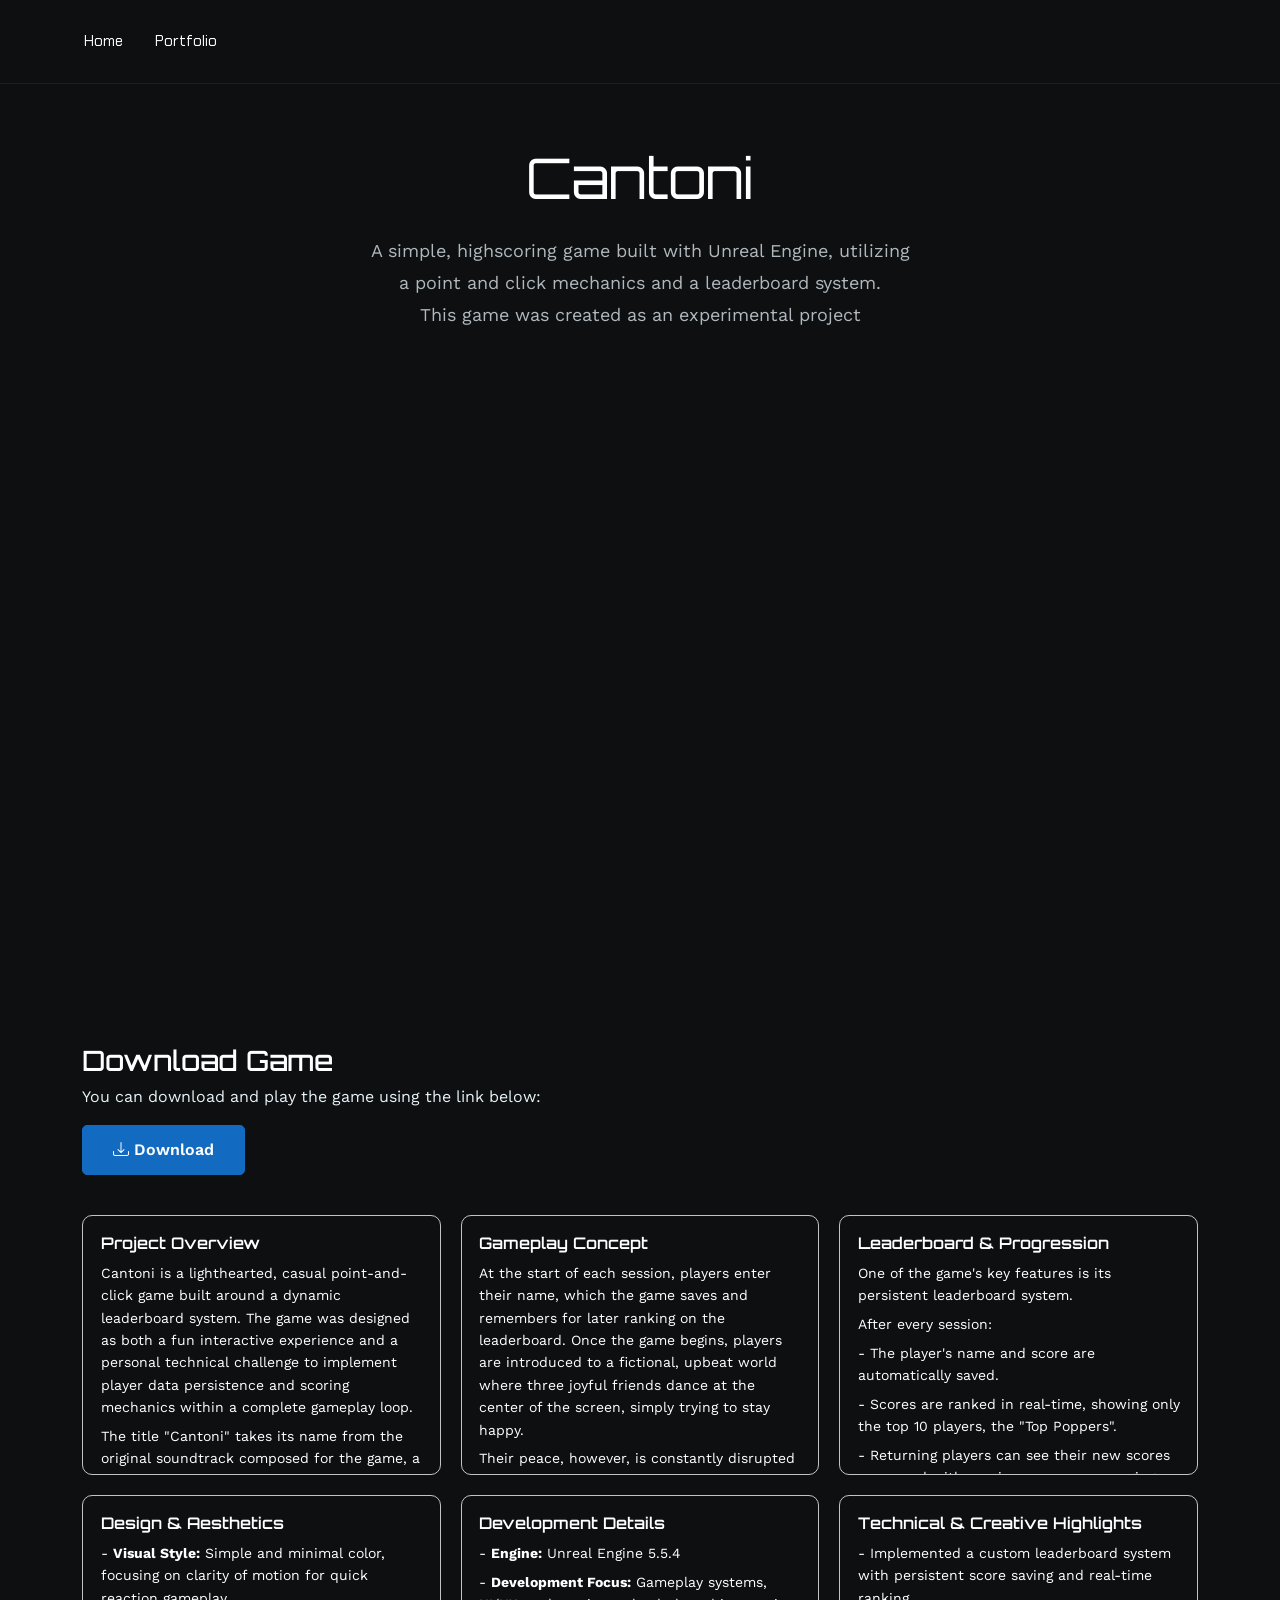
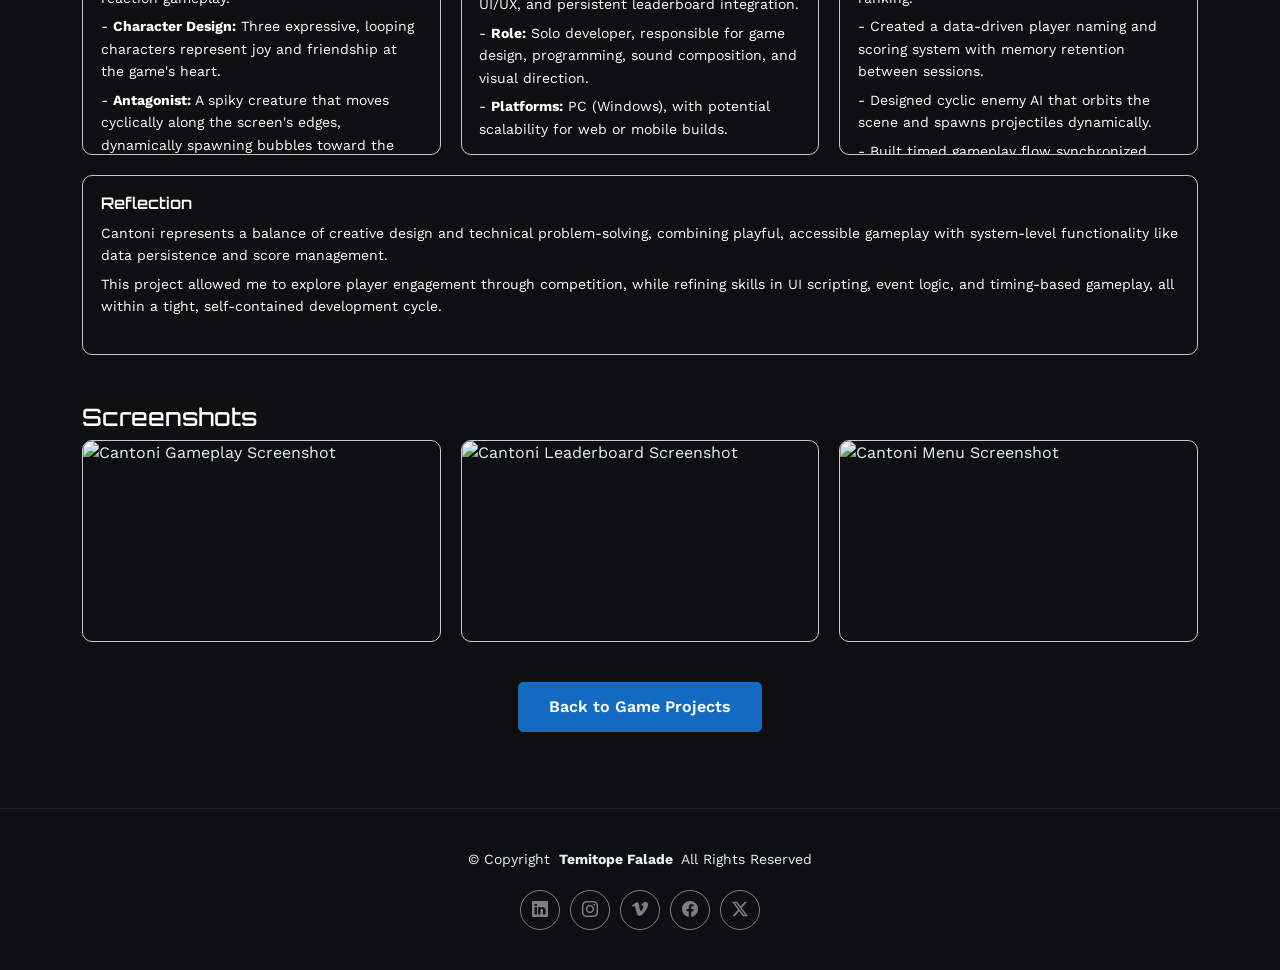
==== commit ca09a6f2: "Update fonts" ====
--- a/cantoni.html
+++ b/cantoni.html
@@ -13,7 +13,7 @@
   <!-- Fonts -->
   <link href="https://fonts.googleapis.com" rel="preconnect">
   <link href="https://fonts.gstatic.com" rel="preconnect" crossorigin>
-  <link href="https://fonts.googleapis.com/css2?family=Roboto:ital,wght@0,100;0,300;0,400;0,500;0,700;0,900&family=Poppins:wght@300;400;500;600;700&family=Raleway:wght@300;400;500;600;700&display=swap" rel="stylesheet">
+  <link href="https://fonts.googleapis.com/css2?family=Orbitron:wght@400;500;600;700;800;900&family=Work+Sans:ital,wght@0,300;0,400;0,500;0,600;0,700;1,400&family=Chakra+Petch:wght@400;500;600;700&display=swap" rel="stylesheet">
 
   <!-- Vendor CSS Files -->
   <link href="/assets/vendor/bootstrap/css/bootstrap.min.css" rel="stylesheet">
--- a/assets/css/main.css
+++ b/assets/css/main.css
@@ -12,9 +12,9 @@
 --------------------------------------------------------------*/
 /* Fonts */
 :root {
-  --default-font: "Roboto",  system-ui, -apple-system, "Segoe UI", Roboto, "Helvetica Neue", Arial, "Noto Sans", "Liberation Sans", sans-serif, "Apple Color Emoji", "Segoe UI Emoji", "Segoe UI Symbol", "Noto Color Emoji";
-  --heading-font: "Raleway",  sans-serif;
-  --nav-font: "Poppins",  sans-serif;
+  --default-font: "Work Sans", system-ui, -apple-system, "Segoe UI", Roboto, "Helvetica Neue", Arial, "Noto Sans", "Liberation Sans", sans-serif, "Apple Color Emoji", "Segoe UI Emoji", "Segoe UI Symbol", "Noto Color Emoji";
+  --heading-font: "Orbitron",  sans-serif;
+  --nav-font: "Chakra Petch",  sans-serif;
 }
 
 /* Global Colors - The following color variables are used throughout the website. Updating them here will change the color scheme of the entire website */
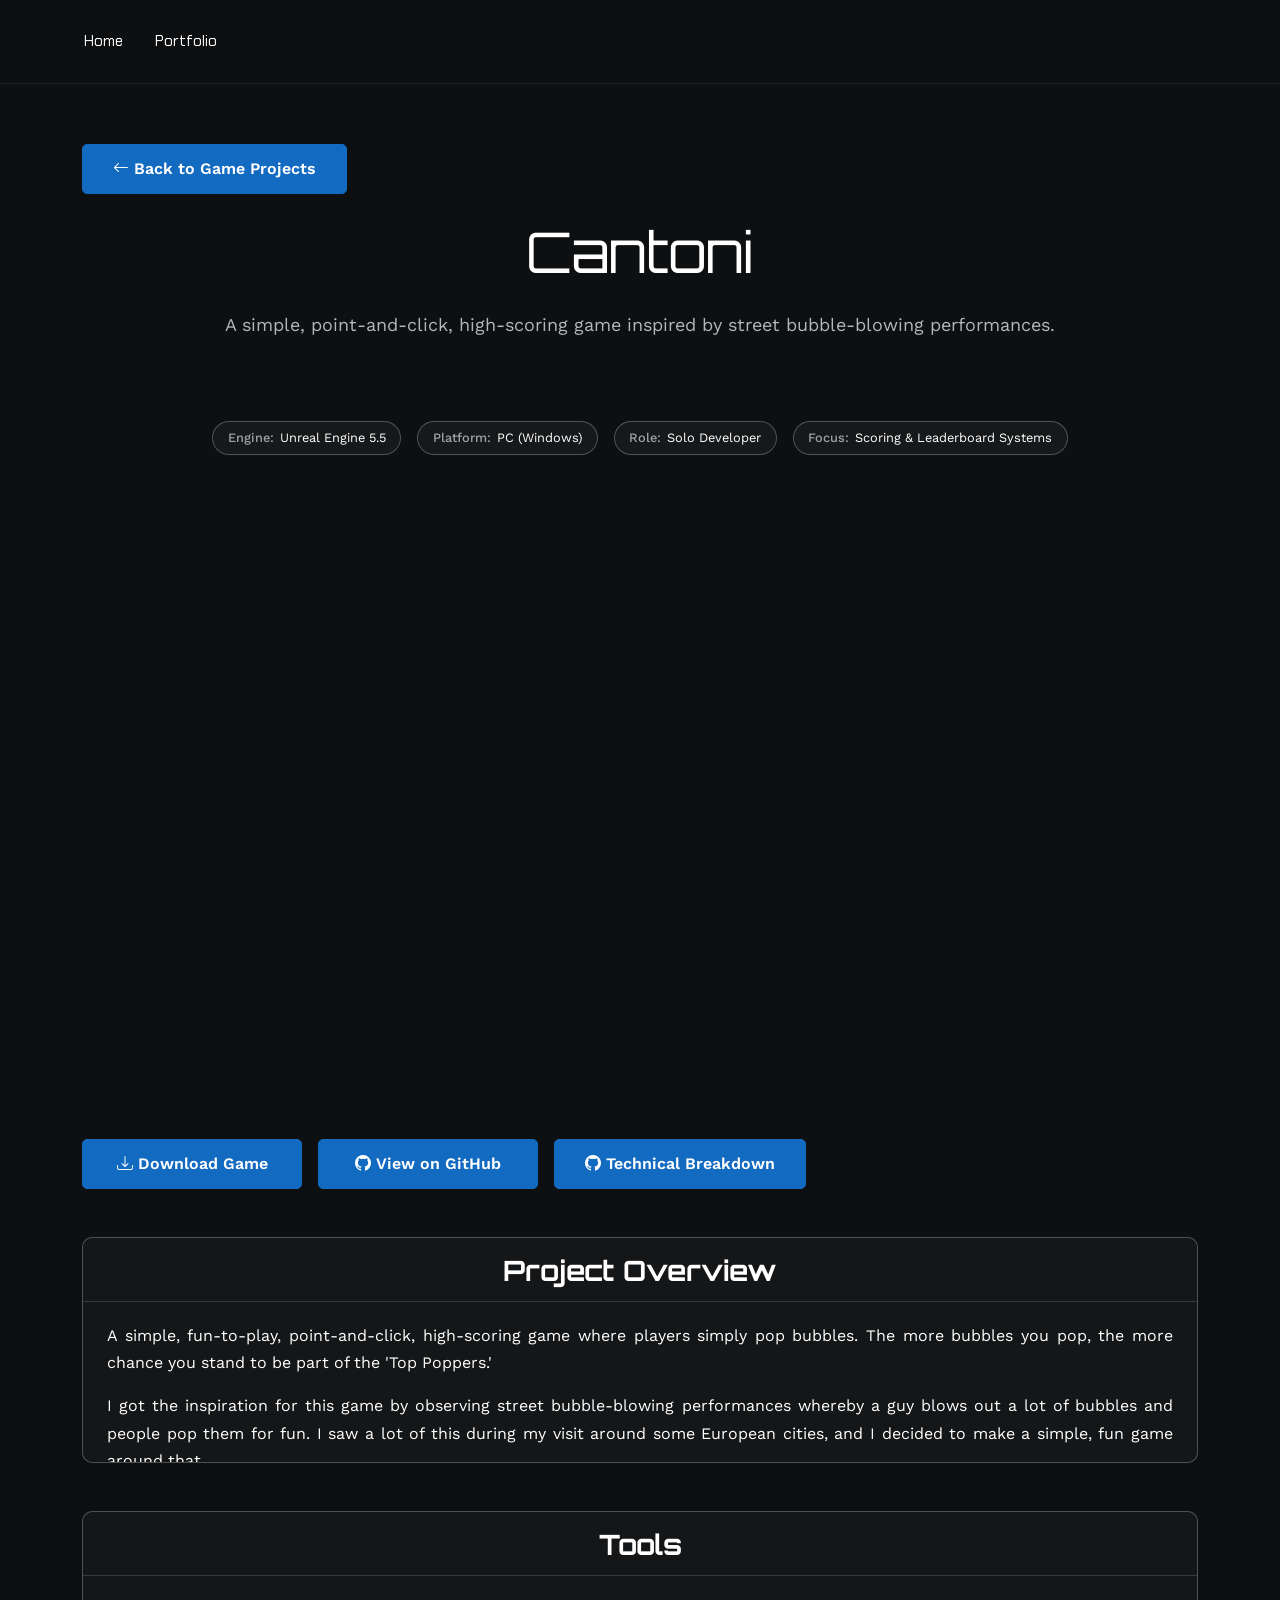
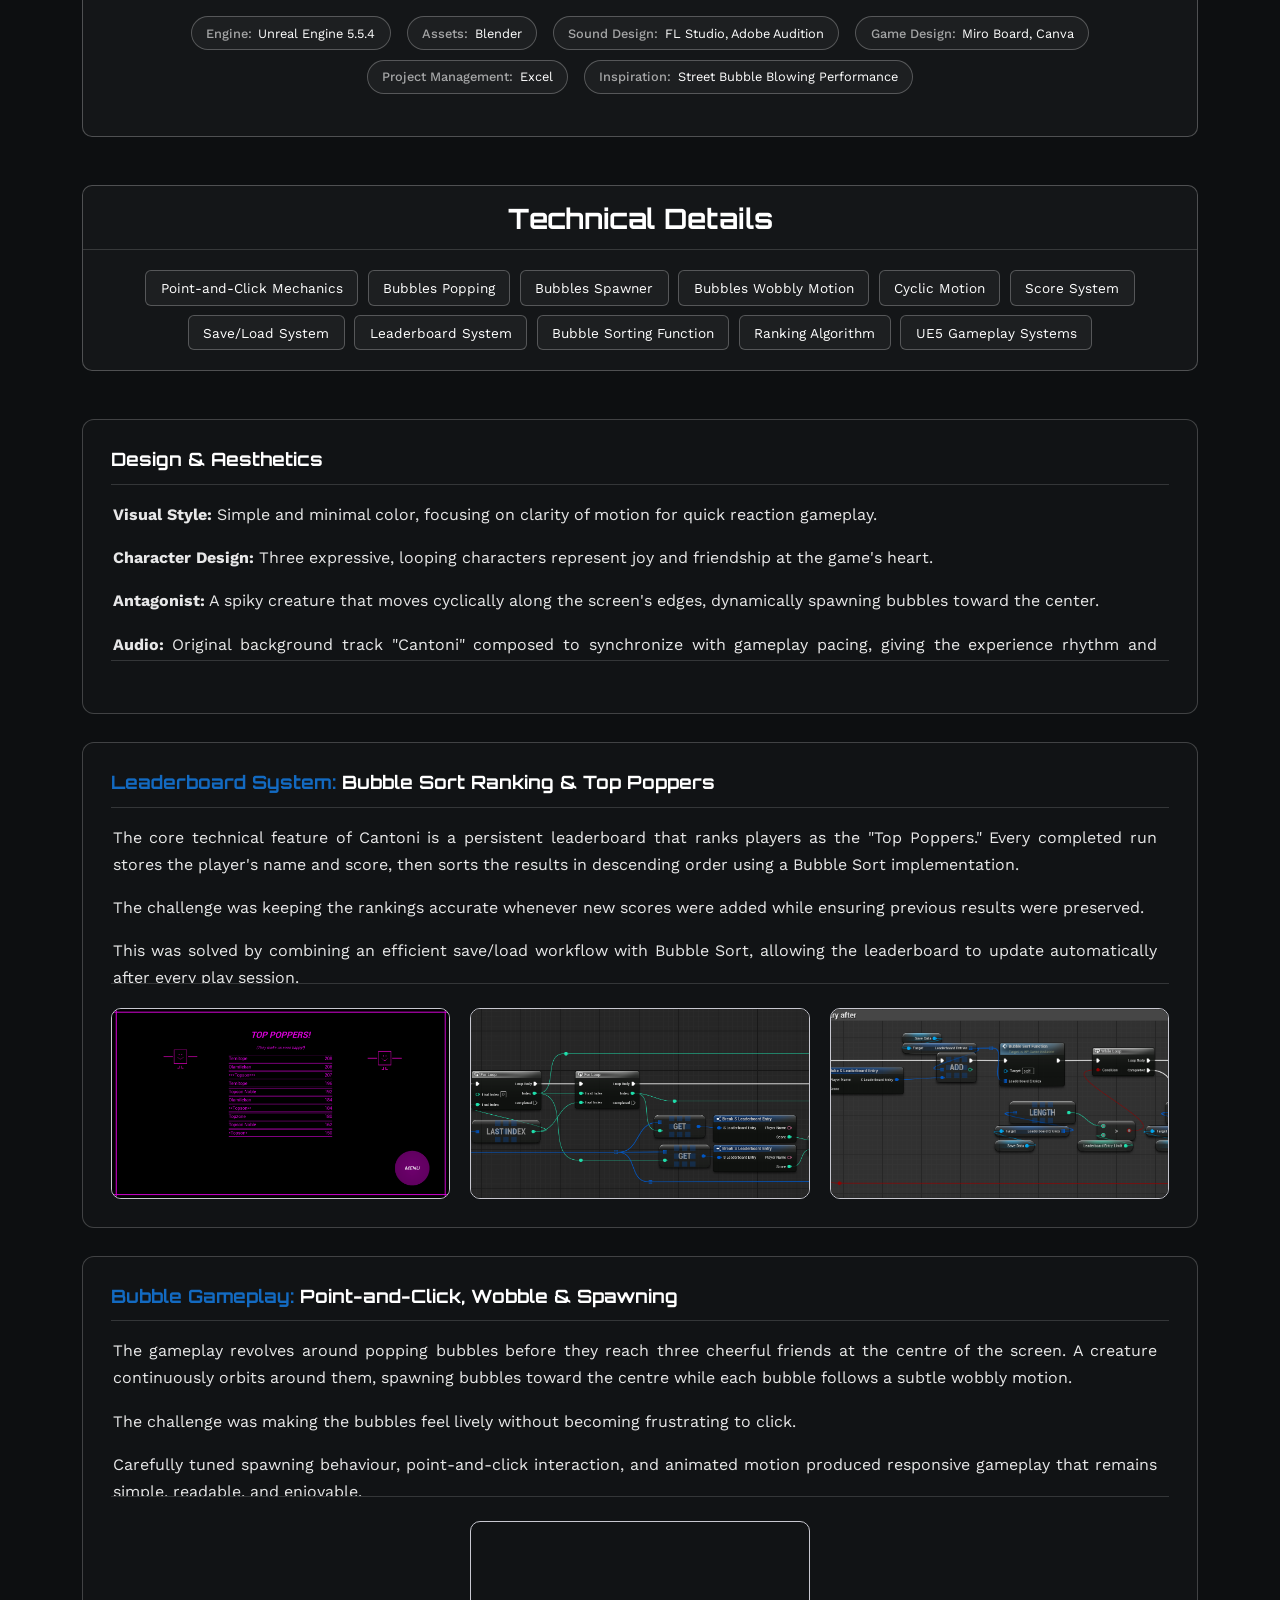
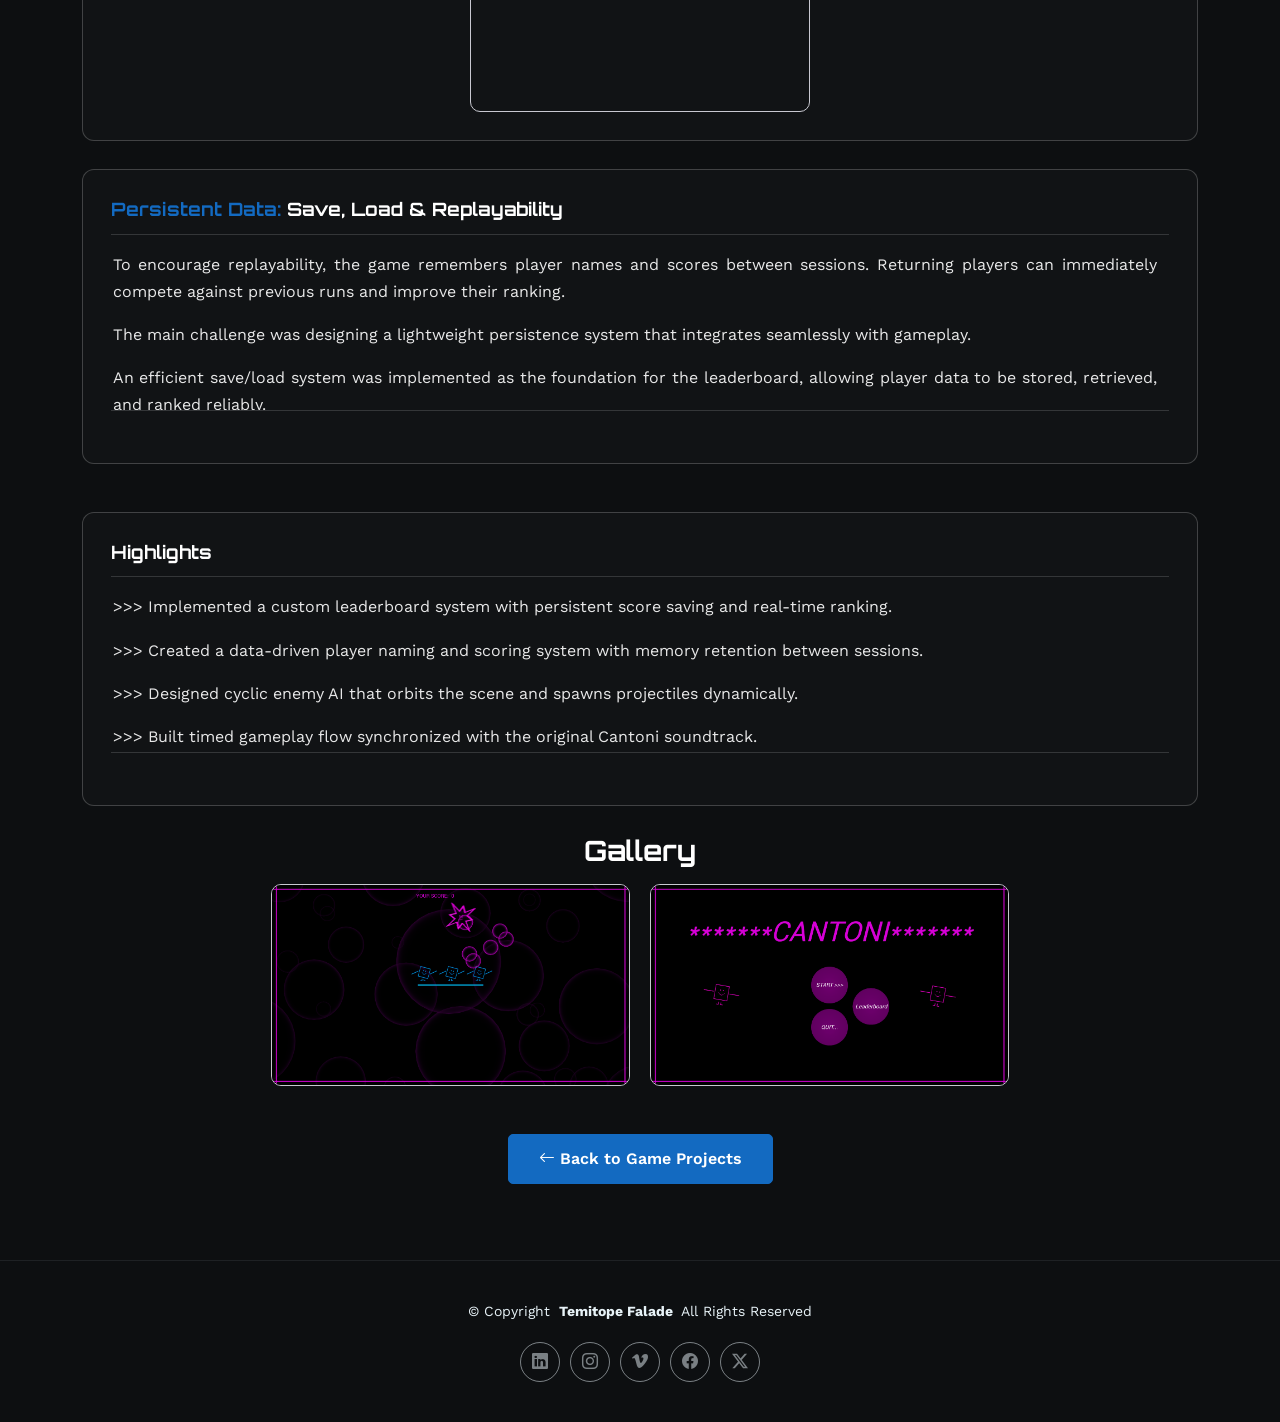
==== commit ec485c92: "Update 'Cantoni'" ====
--- a/cantoni.html
+++ b/cantoni.html
@@ -4,7 +4,7 @@
 <head>
   <meta charset="utf-8">
   <meta content="width=device-width, initial-scale=1.0" name="viewport">
-  <title>Fantasy Adventure Game - Game Project</title>
+  <title>Cantoni - Game Project</title>
 
   <!-- Favicons -->
   <link href="/assets/img/favicon.png" rel="icon">
@@ -25,6 +25,52 @@
   <link href="assets/css/main.css" rel="stylesheet">
 
   <style>
+    /* ══════════════════════════════════════════════════════════
+       PROJECT PAGE TEMPLATE — consistent structure for all games
+       Sections: Back(top) → Title → Quick Facts → Video →
+       Actions (Download/GitHub) → Overview → Tools Used →
+       Technical Details → Game Features (repeatable) → Gallery →
+       Back(bottom)
+       ══════════════════════════════════════════════════════════ */
+
+    /* ── Back button (top) ── */
+    .back-btn-top {
+      margin-bottom: 1.5rem;
+      text-align: left;
+    }
+
+    .back-btn {
+      margin-top: 2.5rem;
+      margin-bottom: 1rem;
+    }
+
+    /* ── Quick Facts strip ── */
+    .quick-facts {
+      display: flex;
+      flex-wrap: wrap;
+      gap: 0.6rem 1rem;
+      justify-content: center;
+      margin: 1.25rem 0 2rem;
+    }
+
+    .quick-facts .fact-pill {
+      display: inline-flex;
+      align-items: center;
+      gap: 0.4rem;
+      padding: 0.4rem 0.9rem;
+      border: 1px solid rgba(255, 255, 255, 0.25);
+      border-radius: 50px;
+      background: rgba(255, 255, 255, 0.04);
+      font-size: 0.8rem;
+      color: #ffffff;
+      white-space: nowrap;
+    }
+
+    .quick-facts .fact-pill strong {
+      color: rgba(255, 255, 255, 0.6);
+      font-weight: 500;
+    }
+
     /* ── Video ── */
     .project-video iframe {
       width: 100%;
@@ -32,67 +78,143 @@
       border-radius: 10px;
     }
 
-    /* ── Description Grid ── */
-    .description-grid {
-      display: grid;
-      grid-template-columns: repeat(3, 1fr);
-      gap: 1.25rem;
+    /* ── Action buttons row (Download + GitHub) ── */
+    .project-actions {
+      display: flex;
+      flex-wrap: wrap;
+      gap: 1rem;
+      justify-content: flex-start;
       margin-bottom: 3rem;
     }
 
-    @media (max-width: 991px) {
-      .description-grid {
-        grid-template-columns: repeat(2, 1fr);
-      }
-    }
-
-    @media (max-width: 575px) {
-      .description-grid {
-        grid-template-columns: 1fr;
-      }
-    }
-
-    .desc-card {
-      height: 260px;
-      border: 1px solid rgba(255, 255, 255, 0.75);
+    .project-actions .btn {
+      min-width: 220px;
+    }
+
+    /* ── Section headings ── */
+    .project-section-block {
+      margin-bottom: 3rem;
+    }
+
+    .project-section-block > h3 {
+      font-weight: 700;
+      color: #ffffff;
+      margin-bottom: 1rem;
+      text-align: center;
+    }
+
+    /* ── Overview / Tools / Technical Details card ──
+       The section header lives INSIDE the card as a title bar.
+       Only .info-card-body scrolls (not the whole card), so the
+       header stays visible the whole time, even while the text
+       below it is being scrolled. */
+    .info-card {
+      border: 1px solid rgba(255, 255, 255, 0.25);
       border-radius: 10px;
-      padding: 1.1rem 1rem 1rem 1.1rem;
+      background: rgba(255, 255, 255, 0.03);
+      overflow: hidden;
+
+      max-width: 1400px;
+      margin: 0 auto;
+    }
+
+    .info-card-title {
+      margin: 0;
+      padding: 1rem 1.5rem 0.85rem;
+      font-weight: 700;
+      color: #ffffff;
+      text-align: center;
+      border-bottom: 1px solid rgba(255, 255, 255, 0.15);
+    }
+
+    .info-card-body {
+      padding: 1.25rem 1.5rem;
+
+      max-height: 160px;       /* ← ADJUST THIS to control the scrollable body's height */
       overflow-y: auto;
       overflow-x: hidden;
-      background: transparent;
-      /* custom scrollbar */
-      scrollbar-width: thin;
-      scrollbar-color: rgba(255,255,255,0.5) transparent;
-    }
-
-    .desc-card::-webkit-scrollbar {
-      width: 6px;
-    }
-
-    .desc-card::-webkit-scrollbar-track {
-      background: transparent;
-    }
-
-    .desc-card::-webkit-scrollbar-thumb {
-      background-color: rgba(255,255,255,0.45);
-      border-radius: 10px;
-    }
-
-    .desc-card h4 {
-      font-size: 1rem;
-      font-weight: 600;
-      margin-bottom: 0.55rem;
+    }
+
+    .info-card p {
       color: #ffffff;
-    }
-
-    .desc-card p {
-      font-size: 0.875rem;
-      line-height: 1.6;
+      line-height: 1.7;
+      margin-bottom: 1rem;
+      text-align: justify;
+    }
+
+    .info-card p:last-child {
+      margin-bottom: 0;
+    }
+
+    /* ── Tools Used tags ── */
+    .tools-list {
+      display: flex;
+      flex-wrap: wrap;
+      justify-content: center;
+      gap: 0.6rem;
+    }
+
+    .tools-list .tool-tag {
+      padding: 0.4rem 0.9rem;
+      border: 1px solid rgba(255, 255, 255, 0.25);
+      border-radius: 6px;
+      background: rgba(255, 255, 255, 0.04);
+      font-size: 0.85rem;
       color: #ffffff;
-      margin-bottom: 0.4rem;
-    }
-
-    /* ── Screenshot Grid ── */
+    }
+
+    /* ── Game Features (repeatable block) ── */
+    .feature-block {
+      border: 1px solid rgba(255, 255, 255, 0.2);
+      border-radius: 12px;
+      padding: 1.75rem;
+      margin-bottom: 1.75rem;
+      background: rgba(255, 255, 255, 0.02);
+    }
+
+    .feature-block h4 {
+      font-weight: 700;
+      color: #ffffff;
+      font-size: 1.15rem;
+      margin: 0 0 1rem;
+      padding-bottom: 0.85rem;
+      border-bottom: 1px solid rgba(255, 255, 255, 0.15);
+    }
+
+    .feature-description {
+      max-height: 160px;
+      overflow-y: auto;
+      overflow-x: hidden;
+      padding-right: 0.75rem;
+      padding-left: 0.1rem;
+      margin-bottom: 1.5rem;
+      padding-bottom: 1rem;
+      border-bottom: 1px solid rgba(255, 255, 255, 0.15);
+    }
+
+    .feature-description p {
+      color: rgba(255, 255, 255, 0.9);
+      line-height: 1.7;
+      margin-bottom: 1rem;
+      text-align: justify;
+    }
+
+    .feature-description p:last-child {
+      margin-bottom: 0;
+    }
+
+    .feature-media-group {
+      margin-top: 1.5rem;
+    }
+
+    .feature-media-group h5 {
+      font-weight: 700;
+      color: #ffffff;
+      font-size: 1.15rem;
+      margin-bottom: 0.75rem;
+    }
+
+    /* ── Gallery / Screenshot Grid ── */
     .screenshot-grid {
       display: grid;
       grid-template-columns: repeat(3, 1fr);
@@ -109,6 +231,35 @@
     @media (max-width: 480px) {
       .screenshot-grid {
         grid-template-columns: 1fr;
+      }
+    }
+
+    /* ── Game Features / Gallery media grid — centers items regardless
+       of count (1 = centered alone, 2 = centered pair, 3 = fills row,
+       4+ = wraps to a new centered row). ── */
+    .feature-media-grid {
+      display: flex;
+      flex-wrap: wrap;
+      justify-content: center;
+      gap: 1.25rem;
+    }
+
+    .feature-media-grid .screenshot-item {
+      flex: 0 0 calc((100% - 2.5rem) / 3);
+      max-width: calc((100% - 2.5rem) / 3);
+    }
+
+    @media (max-width: 767px) {
+      .feature-media-grid .screenshot-item {
+        flex-basis: calc((100% - 1.25rem) / 2);
+        max-width: calc((100% - 1.25rem) / 2);
+      }
+    }
+
+    @media (max-width: 480px) {
+      .feature-media-grid .screenshot-item {
+        flex-basis: 100%;
+        max-width: 100%;
       }
     }
 
@@ -120,7 +271,8 @@
       cursor: pointer;
     }
 
-    .screenshot-item img {
+    .screenshot-item img,
+    .screenshot-item video {
       width: 100%;
       height: 100%;
       object-fit: cover;
@@ -128,7 +280,8 @@
       transition: transform 0.3s ease;
     }
 
-    .screenshot-item:hover img {
+    .screenshot-item:hover img,
+    .screenshot-item:hover video {
       transform: scale(1.06);
     }
 
@@ -189,17 +342,6 @@
     .lightbox-close:hover {
       background: rgba(0,0,0,0.9);
     }
-
-    /* ── Back button spacing ── */
-    .back-btn {
-      margin-top: 2.5rem;
-      margin-bottom: 1rem;
-    }
-
-    /* ── Download section ── */
-    .project-download {
-      margin-bottom: 2.5rem;
-    }
   </style>
 </head>
 
@@ -207,6 +349,7 @@
 
   <header id="header" class="header d-flex align-items-center light-background sticky-top">
     <div class="container position-relative d-flex align-items-center justify-content-between">
+
       <nav id="navmenu" class="navmenu">
         <ul>
           <li><a href="index.html">Home</a></li>
@@ -214,21 +357,35 @@
         </ul>
         <i class="mobile-nav-toggle d-xl-none bi bi-list"></i>
       </nav>
+
     </div>
   </header>
 
   <main class="main">
 
     <section id="project-details" class="portfolio section">
-
-      <!-- Title -->
-      <div class="container section-title" data-aos="fade-up">
-        <h2>Cantoni</h2>
-        <p>A simple, highscoring game built with Unreal Engine, utilizing a point and click mechanics and a leaderboard system.</p>
-        <p>This game was created as an experimental project</p>
-      </div>
-
-      <div class="container" data-aos="fade-up" data-aos-delay="100">
+      <div class="container" data-aos="fade-up">
+
+        <!-- ══════ BACK BUTTON (TOP) ══════ -->
+        <div class="back-btn-top" data-aos="fade-up">
+          <a href="game-projects.html" class="btn btn-primary">
+            <i class="bi bi-arrow-left"></i> Back to Game Projects
+          </a>
+        </div>
+
+        <!-- ══════ TITLE + SHORT DESCRIPTION ══════ -->
+        <div class="container section-title" data-aos="fade-up">
+          <h2>Cantoni</h2>
+          <p>A simple, point-and-click, high-scoring game inspired by street bubble-blowing performances.</p>
+        </div>
+
+        <!-- ══════ QUICK FACTS STRIP ══════ -->
+        <div class="quick-facts" data-aos="fade-up">
+          <span class="fact-pill"><strong>Engine:</strong> Unreal Engine 5.5</span>
+          <span class="fact-pill"><strong>Platform:</strong> PC (Windows)</span>
+          <span class="fact-pill"><strong>Role:</strong> Solo Developer</span>
+          <span class="fact-pill"><strong>Focus:</strong> Scoring &amp; Leaderboard Systems</span>
+        </div>
 
         <!-- Gameplay Video -->
         <div class="ratio ratio-16x9 mb-4">
@@ -241,106 +398,204 @@
           </iframe>
         </div>
 
-        <!-- Download Link -->
-        <div class="project-download">
-          <h3>Download Game</h3>
-          <p>You can download and play the game using the link below:</p>
+        <!-- ══════ ACTION BUTTONS: DOWNLOAD + GITHUB ══════ -->
+        <div class="project-actions" data-aos="fade-up" data-aos-delay="150">
           <a href="https://topzone.itch.io/cantoni" target="_blank" class="btn btn-primary">
-            <i class="bi bi-download"></i> Download
+            <i class="bi bi-download"></i> Download Game
           </a>
-        </div>
-
-        <!-- ── Description Grid ── -->
-        <div class="description-grid" data-aos="fade-up">
-
-          <!-- Project Overview -->
-          <div class="desc-card">
-            <h4>Project Overview</h4>
-            <p>Cantoni is a lighthearted, casual point-and-click game built around a dynamic leaderboard system. The game was designed as both a fun interactive experience and a personal technical challenge to implement player data persistence and scoring mechanics within a complete gameplay loop.</p>
-            <p>The title "Cantoni" takes its name from the original soundtrack composed for the game, a lively one-minute track that sets the rhythm and tone for this cheerful, slightly chaotic world where happiness is constantly under attack.</p>
-          </div>
-
-          <!-- Gameplay Concept -->
-          <div class="desc-card">
-            <h4>Gameplay Concept</h4>
-            <p>At the start of each session, players enter their name, which the game saves and remembers for later ranking on the leaderboard. Once the game begins, players are introduced to a fictional, upbeat world where three joyful friends dance at the center of the screen, simply trying to stay happy.</p>
-            <p>Their peace, however, is constantly disrupted by a mischievous bubble-shooting creature that orbits around them, launching bubbles from every direction. The player's sole task is to click on these bubbles before they reach the friends, popping them to protect the group's happiness level.</p>
-            <p>Each bubble popped earns a score, while missed ones reduce happiness. The challenge continues for the full duration of the Cantoni music track, roughly one minute of fast-paced, rhythmic gameplay. When the music ends, the game stops spawning bubbles and transitions to a results screen showing the player's final score and ranking.</p>
-          </div>
-
-          <!-- Leaderboard & Progression -->
-          <div class="desc-card">
-            <h4>Leaderboard &amp; Progression</h4>
-            <p>One of the game's key features is its persistent leaderboard system.</p>
-            <p>After every session:</p>
-            <p>- The player's name and score are automatically saved.</p>
-            <p>- Scores are ranked in real-time, showing only the top 10 players, the "Top Poppers".</p>
-            <p>- Returning players can see their new scores compared with previous ones, encouraging replayability and friendly competition.</p>
-            <p>The leaderboard implementation was the project's primary learning goal, showcasing data saving, player tracking, and score sorting logic within a self-contained Unreal Engine project.</p>
-          </div>
-
-          <!-- Design & Aesthetics -->
-          <div class="desc-card">
-            <h4>Design &amp; Aesthetics</h4>
-            <p>- <strong>Visual Style:</strong> Simple and minimal color, focusing on clarity of motion for quick reaction gameplay.</p>
-            <p>- <strong>Character Design:</strong> Three expressive, looping characters represent joy and friendship at the game's heart.</p>
-            <p>- <strong>Antagonist:</strong> A spiky creature that moves cyclically along the screen's edges, dynamically spawning bubbles toward the center.</p>
-            <p>- <strong>Audio:</strong> Original background track "Cantoni" composed to synchronize with gameplay pacing, giving the experience rhythm and personality.</p>
-            <p>- <strong>UI:</strong> Clean interface for player input, score tracking, and leaderboard display.</p>
-          </div>
-
-          <!-- Development Details -->
-          <div class="desc-card">
-            <h4>Development Details</h4>
-            <p>- <strong>Engine:</strong> Unreal Engine 5.5.4</p>
-            <p>- <strong>Development Focus:</strong> Gameplay systems, UI/UX, and persistent leaderboard integration.</p>
-            <p>- <strong>Role:</strong> Solo developer, responsible for game design, programming, sound composition, and visual direction.</p>
-            <p>- <strong>Platforms:</strong> PC (Windows), with potential scalability for web or mobile builds.</p>
-          </div>
-
-          <!-- Technical & Creative Highlights -->
-          <div class="desc-card">
-            <h4>Technical &amp; Creative Highlights</h4>
-            <p>- Implemented a custom leaderboard system with persistent score saving and real-time ranking.</p>
-            <p>- Created a data-driven player naming and scoring system with memory retention between sessions.</p>
-            <p>- Designed cyclic enemy AI that orbits the scene and spawns projectiles dynamically.</p>
-            <p>- Built timed gameplay flow synchronized with the original Cantoni soundtrack.</p>
-            <p>- Composed and produced the game's theme music, integrating it directly into gameplay rhythm and feedback.</p>
-            <p>- Focused on polished UX, ensuring the leaderboard, animations, and end-state transitions feel smooth and responsive.</p>
-          </div>
-
-          <!-- Reflection — spans full width on its own row if desired, or just sits in grid -->
-          <div class="desc-card" style="grid-column: 1 / -1; height: 180px;">
-            <h4>Reflection</h4>
-            <p>Cantoni represents a balance of creative design and technical problem-solving, combining playful, accessible gameplay with system-level functionality like data persistence and score management.</p>
-            <p>This project allowed me to explore player engagement through competition, while refining skills in UI scripting, event logic, and timing-based gameplay, all within a tight, self-contained development cycle.</p>
-          </div>
-
-        </div><!-- /description-grid -->
-
-        <!-- ── Screenshots Grid ── -->
-        <div class="project-section" data-aos="fade-up">
-          <h4>Screenshots</h4>
-          <div class="screenshot-grid">
+          <!-- GitHub button — same style as Download. On by default; replace the href with
+               the project's real repo link, or delete this whole <a> if the project has no public repo. -->
+          <a href="https://github.com/Topson-Noble" target="_blank" class="btn btn-primary">
+            <i class="bi bi-github"></i> View on GitHub
+          </a>
+          <!-- Breakdowm button — same style as Download. On by default; replace the href with
+               the project's real repo link, or delete this whole <a> if the project has no public repo. -->
+          <a href="https://nebula-enquiry-7df.notion.site/Cantoni-Game-Breakdown-3985d7dab77f8082a398fc8303db8934" target="_blank" class="btn btn-primary">
+            <i class="bi bi-github"></i> Technical Breakdown
+          </a>
+        </div>
+
+        <!-- ══════ PROJECT OVERVIEW ══════ -->
+        <div class="project-section-block" data-aos="fade-up">
+          <div class="info-card">
+            <h3 class="info-card-title">Project Overview</h3>
+            <div class="info-card-body">
+
+              <p>A simple, fun-to-play, point-and-click, high-scoring game where players simply pop bubbles. The more bubbles you pop, the more chance you stand to be part of the 'Top Poppers.' </p>
+
+              <p>I got the inspiration for this game by observing street bubble-blowing performances whereby a guy blows out a lot of bubbles and people pop them for fun. I saw a lot of this during my visit around some European cities, and I decided to make a simple, fun game around that.</p>
+
+              <p>This project allowed me to explore some more aspects of game programming in-depth, especially on how to set up a flexible 'leaderboard/high scoring system' that ranks and sorts players' scores in a descending fashion. </p>
+
+              <p>I had tons of fun creating this project, and this is the very first prototype version I'm making. Hopefully, if I have the time, I can make some updates to the game and add more functionalities, such as the ability to select different difficulty levels and some customizable settings that will allow players to shape their experiences with the game.</p>
+            </div>
+          </div>
+        </div>
+
+        <!-- ══════ TOOLS USED ══════ -->
+        <div class="project-section-block" data-aos="fade-up">
+          <div class="info-card">
+            <h3 class="info-card-title">Tools</h3>
+            <div class="info-card-body">
+              <div class="quick-facts">
+                <span class="fact-pill"><strong>Engine:</strong> Unreal Engine 5.5.4 </span>
+                <span class="fact-pill"><strong>Assets:</strong>Blender</span>
+                <span class="fact-pill"><strong>Sound Design:</strong> FL Studio, Adobe Audition </span>
+                <span class="fact-pill"><strong>Game Design:</strong>Miro Board, Canva</span>
+                <span class="fact-pill"><strong>Project Management:</strong>Excel</span>
+                <span class="fact-pill"><strong>Inspiration:</strong> Street Bubble Blowing Performance </span>
+              </div>
+            </div>
+          </div>
+        </div>
+
+        <!-- ══════ TECHNICAL DETAILS ══════ -->
+        <div class="project-section-block" data-aos="fade-up">
+          <div class="info-card">
+            <h3 class="info-card-title">Technical Details</h3>
+            <div class="info-card-body">
+              <div class="tools-list">
+                <span class="tool-tag">Point-and-Click Mechanics</span>
+                <span class="tool-tag">Bubbles Popping</span>
+                <span class="tool-tag">Bubbles Spawner</span>
+                <span class="tool-tag">Bubbles Wobbly Motion</span>
+                <span class="tool-tag">Cyclic Motion</span>
+                <span class="tool-tag">Score System</span>
+                <span class="tool-tag">Save/Load System</span>
+                <span class="tool-tag">Leaderboard System</span>
+                <span class="tool-tag">Bubble Sorting Function</span>
+                <span class="tool-tag">Ranking Algorithm</span>
+                <span class="tool-tag">UE5 Gameplay Systems</span>
+              </div>
+            </div>
+          </div>
+        </div>
+
+    
+        <!-- ══════ GAME FEATURES (repeatable block) ══════
+             Extracted from the itch.io page. GIFs/MP4 and Screenshots
+             are left as placeholders per your request — swap in your
+             real clips/images whenever you're ready. -->
+        <div class="project-section-block" data-aos="fade-up">
+
+          <!-- ─────────────────────────────────────────────────────────
+               HIGHLIGHTS
+               ───────────────────────────────────────────────────────── -->
+          <div class="feature-block">
+            <h4>Design & Aesthetics</h4>
+
+            <div class="feature-description">
+            <p><strong>Visual Style:</strong> Simple and minimal color, focusing on clarity of motion for quick reaction gameplay.</p>
+            <p><strong>Character Design:</strong> Three expressive, looping characters represent joy and friendship at the game's heart.</p>
+            <p><strong>Antagonist:</strong> A spiky creature that moves cyclically along the screen's edges, dynamically spawning bubbles toward the center.</p>
+            <p><strong>Audio:</strong> Original background track "Cantoni" composed to synchronize with gameplay pacing, giving the experience rhythm and personality.</p>
+            <p><strong>UI:</strong> Clean interface for player input, score tracking, and leaderboard display.</p>               
+            </div>
+          </div>
+
+          <!-- ─────────────────────────────────────────────────────────
+               FEATURE CARD 1
+               ───────────────────────────────────────────────────────── -->
+          <div class="feature-block">
+            <h4><span style="color:#136ac1;">Leaderboard System: </span>Bubble Sort Ranking &amp; Top Poppers</h4>
+
+            <div class="feature-description">
+<p>The core technical feature of Cantoni is a persistent leaderboard that ranks players as the "Top Poppers." Every completed run stores the player's name and score, then sorts the results in descending order using a Bubble Sort implementation.</p>
+<p>The challenge was keeping the rankings accurate whenever new scores were added while ensuring previous results were preserved.</p>
+<p>This was solved by combining an efficient save/load workflow with Bubble Sort, allowing the leaderboard to update automatically after every play session.</p></div>
+
+             <!-- Screenshots (placeholder — replace with real screenshots) -->
+            <div class="feature-media-group">
+              <!--<h5>Screenshots</h5>-->
+              <div class="screenshot-grid feature-media-grid">
+                <div class="screenshot-item" onclick="openLightbox(this)">
+                  <img src="assets/img/cantoni/Cantoni_leaderboard.png" alt="Combat System Screenshot 1">
+                </div>
+                <div class="screenshot-item" onclick="openLightbox(this)">
+                  <img src="assets/img/cantoni/bubble_sort_function.png" alt="Combat System Screenshot 1">
+                </div>
+                <div class="screenshot-item" onclick="openLightbox(this)">
+                  <img src="assets/img/cantoni/save logic.png" alt="Combat System Screenshot 1">
+                </div>
+              </div>
+            </div>
+          </div>
+
+          <!-- ─────────────────────────────────────────────────────────
+               FEATURE CARD 2
+               ───────────────────────────────────────────────────────── -->
+          <div class="feature-block">
+            <h4><span style="color:#136ac1;">Bubble Gameplay: </span>Point-and-Click, Wobble &amp; Spawning</h4>
+
+            <div class="feature-description">
+<p>The gameplay revolves around popping bubbles before they reach three cheerful friends at the centre of the screen. A creature continuously orbits around them, spawning bubbles toward the centre while each bubble follows a subtle wobbly motion.</p>
+<p>The challenge was making the bubbles feel lively without becoming frustrating to click.</p>
+<p>Carefully tuned spawning behaviour, point-and-click interaction, and animated motion produced responsive gameplay that remains simple, readable, and enjoyable.</p></div>
+
+            <div class="feature-media-group">
+                          <!--<h5>GIFs</h5>-->
+              <div class="screenshot-grid feature-media-grid">
+                <div class="screenshot-item" onclick="openLightbox(this)">
+                  <video autoplay loop muted playsinline>
+                    <source src="assets/video/cantoni-bubbles.mp4" type="video/mp4">
+                  </video>
+                </div>
+            </div>
+          </div>
+          </div>
+
+          <!-- ─────────────────────────────────────────────────────────
+               FEATURE CARD 3
+               ───────────────────────────────────────────────────────── -->
+          <div class="feature-block">
+            <h4><span style="color:#136ac1;">Persistent Data: </span>Save, Load &amp; Replayability</h4>
+
+            <div class="feature-description">
+                <p>To encourage replayability, the game remembers player names and scores between sessions. Returning players can immediately compete against previous runs and improve their ranking.</p>
+                <p>The main challenge was designing a lightweight persistence system that integrates seamlessly with gameplay.</p>
+                <p>An efficient save/load system was implemented as the foundation for the leaderboard, allowing player data to be stored, retrieved, and ranked reliably.</p></div>
+          </div>
+          <!-- Add more feature cards below by duplicating any block above. -->
+
+        </div> 
+
+          <!-- ─────────────────────────────────────────────────────────
+               HIGHLIGHTS
+               ───────────────────────────────────────────────────────── -->
+          <div class="feature-block">
+            <h4>Highlights</h4>
+
+            <div class="feature-description">
+                <p>>>> Implemented a custom leaderboard system with persistent score saving and real-time ranking.</p>
+                <p>>>> Created a data-driven player naming and scoring system with memory retention between sessions.</p>
+                <p>>>> Designed cyclic enemy AI that orbits the scene and spawns projectiles dynamically.</p>
+                <p>>>> Built timed gameplay flow synchronized with the original Cantoni soundtrack.</p>
+                <p>>>> Composed and produced the game's theme music, integrating it directly into gameplay rhythm and feedback.</p>
+                <p>>>> Focused on polished UX, ensuring the leaderboard, animations, and end-state transitions feel smooth and responsive.</p>                
+            </div>
+          </div>
+
+        <!-- ══════ GALLERY ══════ -->
+        <div class="project-section-block" data-aos="fade-up">
+          <h3>Gallery</h3>
+          <div class="screenshot-grid feature-media-grid">
             <div class="screenshot-item" onclick="openLightbox(this)">
-              <img src="assets/img/Cantoni_gameplay.png" alt="Cantoni Gameplay Screenshot">
+              <img src="assets/img/cantoni/Cantoni_gameplay.png" alt="Title Screen">
             </div>
             <div class="screenshot-item" onclick="openLightbox(this)">
-              <img src="assets/img/Cantoni_leaderboard.png" alt="Cantoni Leaderboard Screenshot">
-            </div>
-            <div class="screenshot-item" onclick="openLightbox(this)">
-              <img src="assets/img/Cantoni_menu.png" alt="Cantoni Menu Screenshot">
-            </div>
-          </div>
-        </div>
-
-        <!-- Back Button -->
+              <img src="assets/img/cantoni/Cantoni_menu.png" alt="Screenshot">
+            </div>
+          </div>
+        </div>
+
+        <!-- ══════ BACK BUTTON (BOTTOM) ══════ -->
         <div class="text-center back-btn" data-aos="fade-up">
-          <a href="game-projects.html" class="btn btn-primary">Back to Game Projects</a>
+          <a href="game-projects.html" class="btn btn-primary">
+            <i class="bi bi-arrow-left"></i> Back to Game Projects
+          </a>
         </div>
 
       </div>
-
     </section>
 
   </main>
@@ -350,6 +605,7 @@
     <div class="lightbox-frame" id="lightbox-frame">
       <button class="lightbox-close" onclick="closeLightbox()" aria-label="Close image">&times;</button>
       <img id="lightbox-img" src="" alt="">
+      <video id="lightbox-video" controls loop style="display:none; max-width:72vw; max-height:80vh; border-radius:12px;"></video>
     </div>
   </div>
 
@@ -378,22 +634,39 @@
 
   <script>
     function openLightbox(cardEl) {
-      const src = cardEl.querySelector('img').src;
-      const alt = cardEl.querySelector('img').alt;
-      document.getElementById('lightbox-img').src = src;
-      document.getElementById('lightbox-img').alt = alt;
+      const imgEl = cardEl.querySelector('img');
+      const videoEl = cardEl.querySelector('video');
+      const lightboxImg = document.getElementById('lightbox-img');
+      const lightboxVideo = document.getElementById('lightbox-video');
+
+      if (videoEl) {
+        const src = videoEl.querySelector('source').src;
+        lightboxVideo.innerHTML = `<source src="${src}" type="video/mp4">`;
+        lightboxVideo.style.display = 'block';
+        lightboxImg.style.display = 'none';
+        lightboxVideo.load();
+        lightboxVideo.play();
+      } else {
+        lightboxImg.src = imgEl.src;
+        lightboxImg.alt = imgEl.alt;
+        lightboxImg.style.display = 'block';
+        lightboxVideo.style.display = 'none';
+      }
+
       document.getElementById('lightbox-overlay').classList.add('active');
       document.body.style.overflow = 'hidden';
     }
 
     function closeLightbox() {
+      const lightboxVideo = document.getElementById('lightbox-video');
       document.getElementById('lightbox-overlay').classList.remove('active');
       document.getElementById('lightbox-img').src = '';
+      lightboxVideo.pause();
+      lightboxVideo.innerHTML = '';
       document.body.style.overflow = '';
     }
 
     function handleOverlayClick(e) {
-      // Close only if the click is directly on the dark overlay (not on the frame/image)
       if (e.target === document.getElementById('lightbox-overlay')) {
         closeLightbox();
       }
